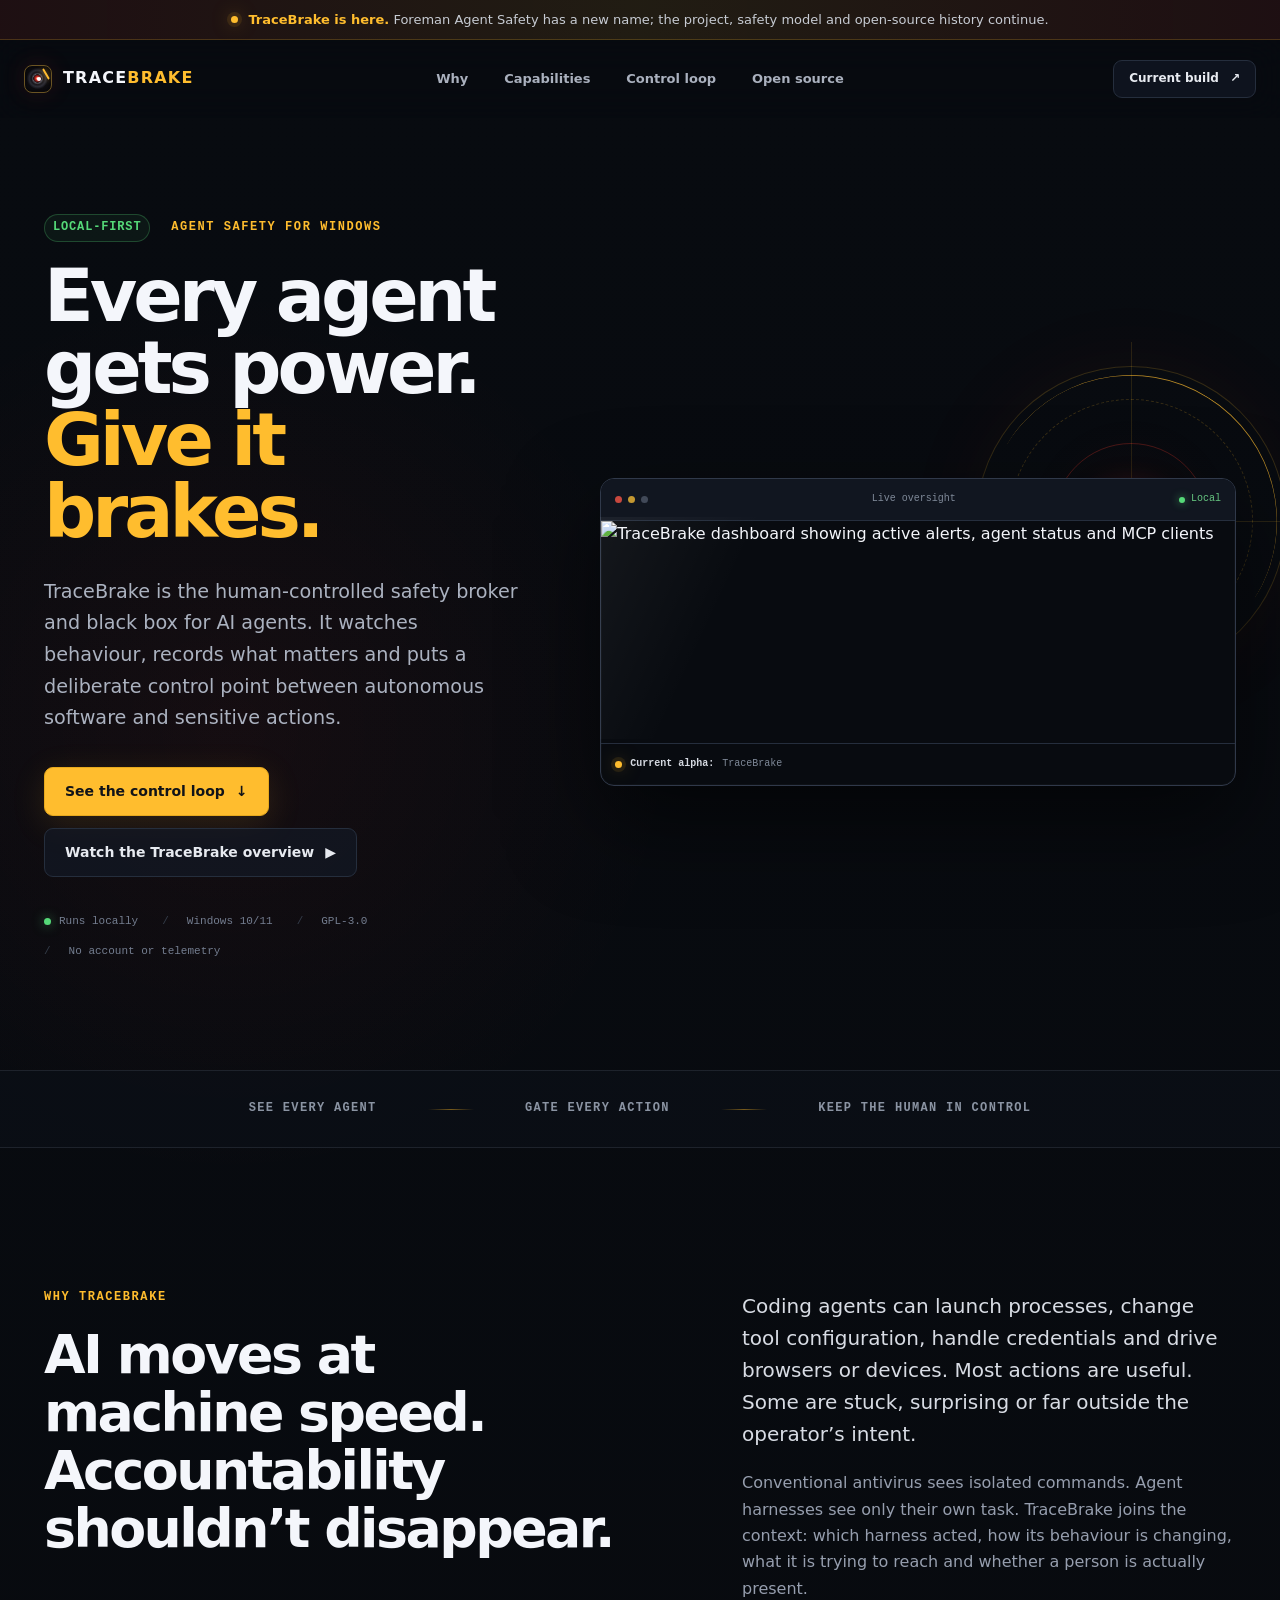
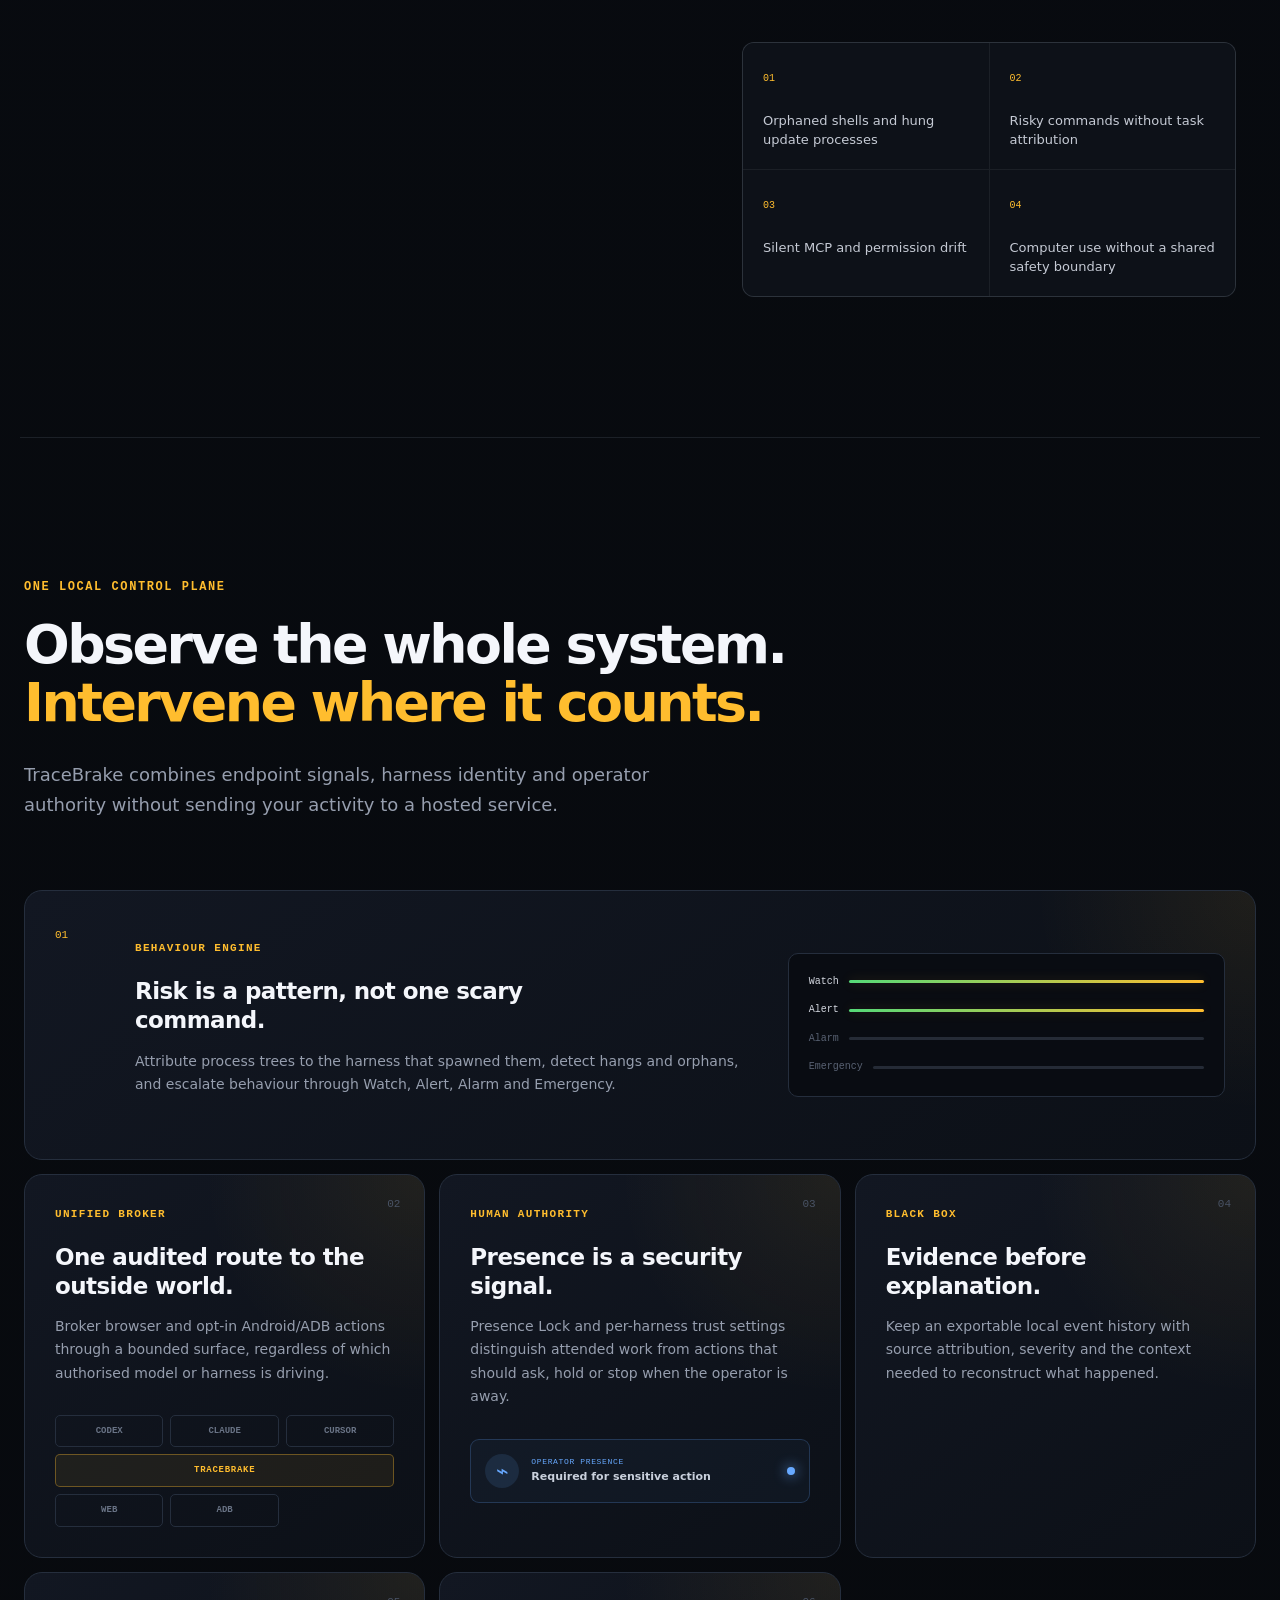
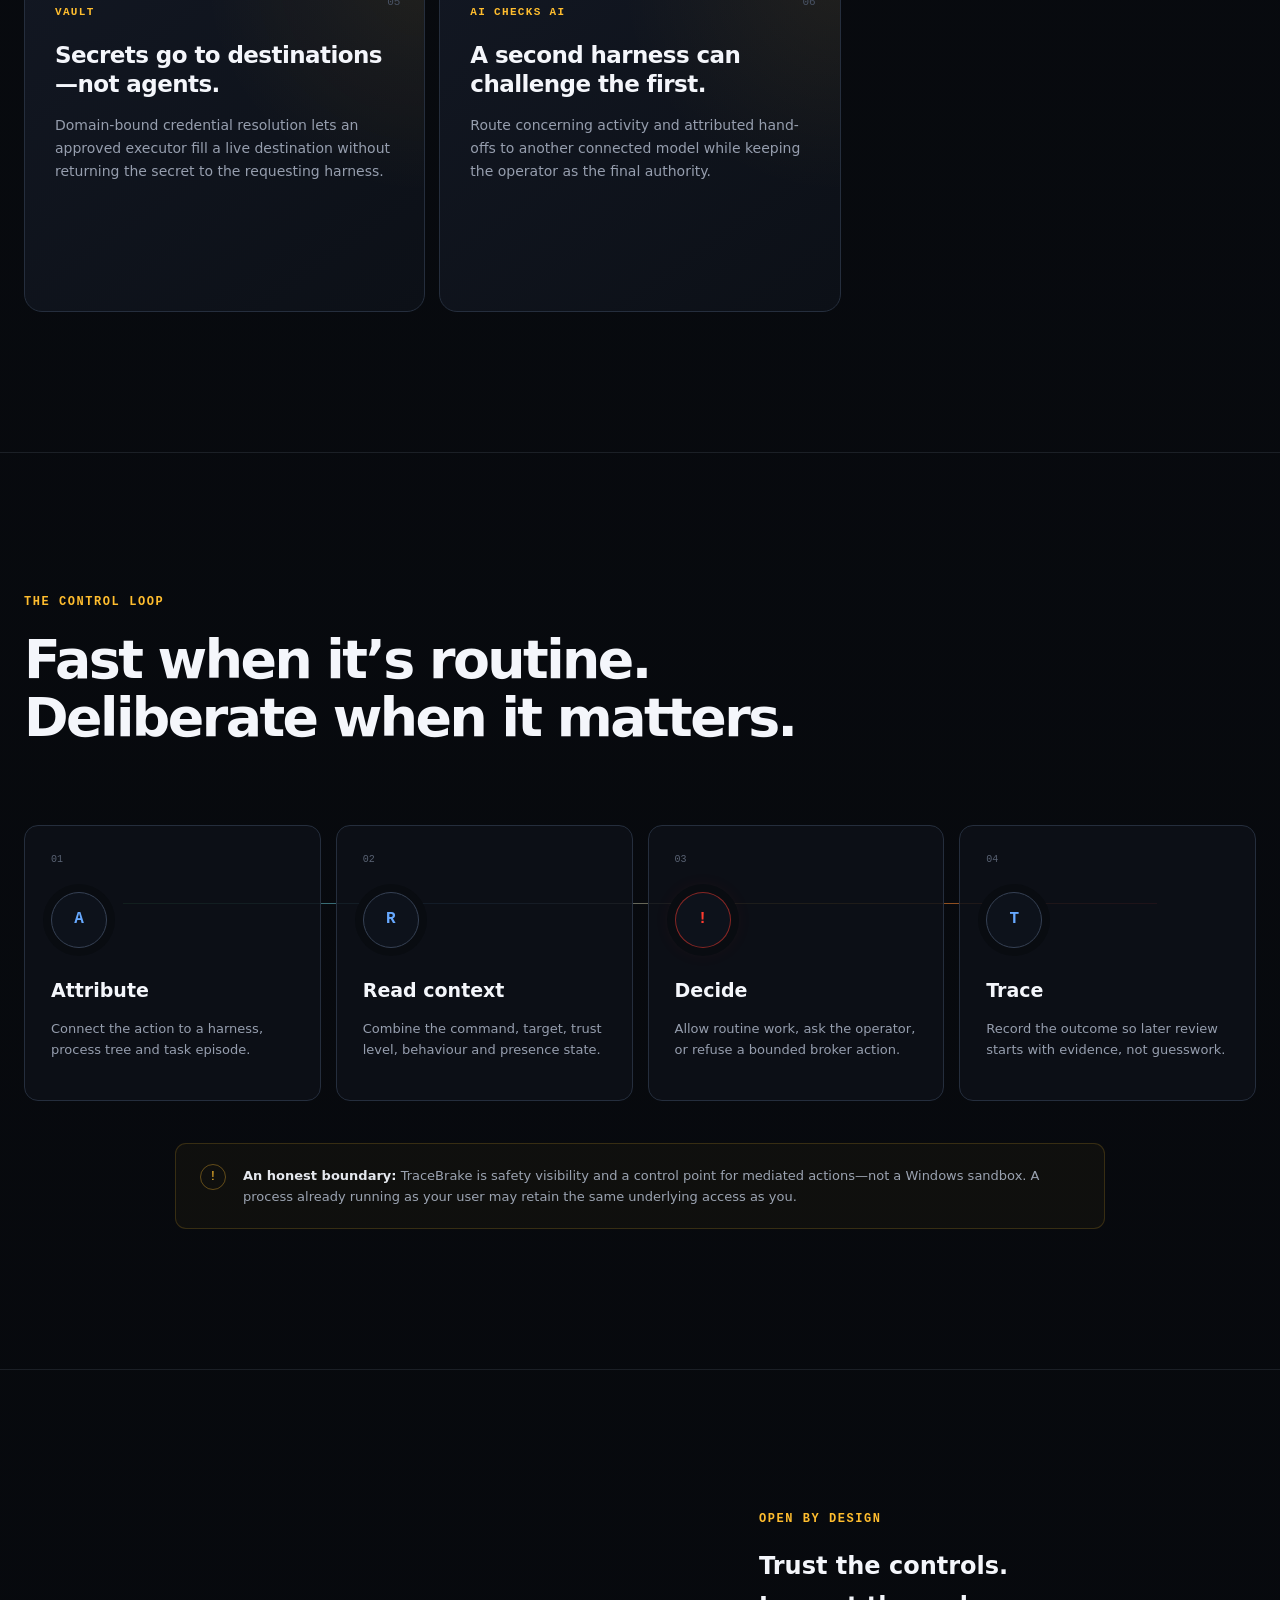
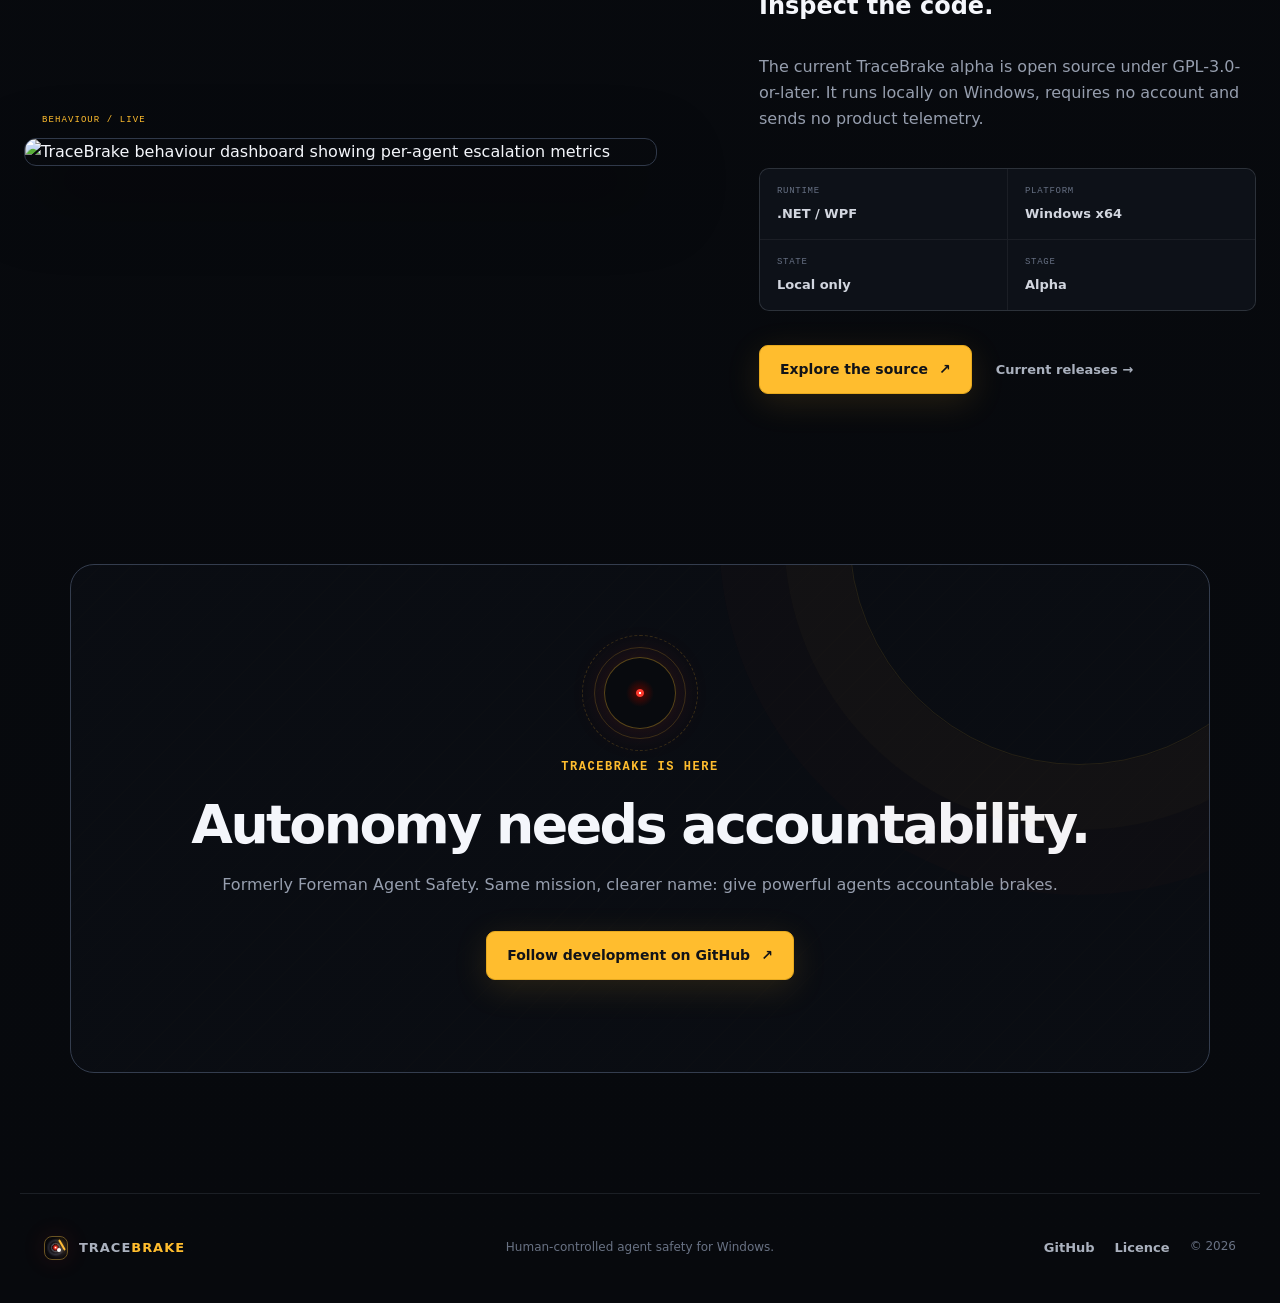
==== docs/index.html @ 297cfe95 "docs: publish TraceBrake product overview" ====
<!doctype html>
<html lang="en-AU">
<head>
  <meta charset="utf-8">
  <meta name="viewport" content="width=device-width, initial-scale=1">
  <meta name="theme-color" content="#080b10">
  <meta name="description" content="TraceBrake is the human-controlled safety broker and black box for AI agents on Windows.">
  <meta property="og:title" content="TraceBrake — Agent safety for Windows">
  <meta property="og:description" content="See every agent. Gate every action. Keep the human in control.">
  <meta property="og:type" content="website">
  <meta property="og:url" content="https://tracebrake.com/">
  <meta property="og:image" content="assets/foreman-social-preview.png">
  <title>TraceBrake — Agent safety for Windows</title>
  <link rel="canonical" href="https://tracebrake.com/">
  <script>document.documentElement.classList.add('js')</script>
  <link rel="stylesheet" href="tracebrake.css">
  <script src="tracebrake.js" defer></script>
</head>
<body>
  <a class="skip-link" href="#main">Skip to content</a>

  <div class="launch-note" role="note">
    <span class="launch-note__pulse" aria-hidden="true"></span>
    <span><strong>TraceBrake is here.</strong> Foreman Agent Safety has a new name; the project, safety model and open-source history continue.</span>
  </div>

  <header class="site-header" data-header>
    <a class="brand" href="#top" aria-label="TraceBrake home">
      <span class="brand__mark" aria-hidden="true"><i></i></span>
      <span class="brand__name">TRACE<span>BRAKE</span></span>
    </a>

    <nav class="site-nav" aria-label="Primary navigation">
      <a href="#why">Why</a>
      <a href="#capabilities">Capabilities</a>
      <a href="#control-loop">Control loop</a>
      <a href="#open-source">Open source</a>
    </nav>

    <a class="button button--small button--quiet" href="https://github.com/aXL333/Foreman">
      Current build <span aria-hidden="true">↗</span>
    </a>
  </header>

  <main id="main">
    <section class="hero" id="top">
      <div class="hero__ambient" aria-hidden="true"></div>
      <div class="hero__copy reveal">
        <p class="eyebrow"><span>Local-first</span> Agent safety for Windows</p>
        <h1>Every agent gets power.<br><em>Give it brakes.</em></h1>
        <p class="hero__lede">
          TraceBrake is the human-controlled safety broker and black box for AI agents.
          It watches behaviour, records what matters and puts a deliberate control point
          between autonomous software and sensitive actions.
        </p>
        <div class="hero__actions">
          <a class="button button--primary" href="#control-loop">See the control loop <span aria-hidden="true">↓</span></a>
          <a class="button button--quiet" href="assets/tracebrake-product-overview.mp4">Watch the TraceBrake overview <span aria-hidden="true">▶</span></a>
        </div>
        <ul class="hero__facts" aria-label="Project facts">
          <li><span class="status-dot status-dot--green" aria-hidden="true"></span> Runs locally</li>
          <li>Windows 10/11</li>
          <li>GPL-3.0</li>
          <li>No account or telemetry</li>
        </ul>
      </div>

      <div class="hero__product reveal" data-delay="1">
        <div class="scope" aria-hidden="true">
          <span class="scope__ring scope__ring--one"></span>
          <span class="scope__ring scope__ring--two"></span>
          <span class="scope__core"></span>
          <span class="scope__sweep"></span>
        </div>
        <div class="app-frame">
          <div class="app-frame__bar">
            <div class="app-frame__lights" aria-hidden="true"><i></i><i></i><i></i></div>
            <span>Live oversight</span>
            <span class="app-frame__secure"><i aria-hidden="true"></i> Local</span>
          </div>
          <img src="assets/tab-overview.png" alt="TraceBrake dashboard showing active alerts, agent status and MCP clients">
          <div class="app-frame__caption">
            <span class="status-dot status-dot--amber" aria-hidden="true"></span>
            <strong>Current alpha:</strong> TraceBrake
          </div>
        </div>
      </div>
    </section>

    <section class="signal-strip" aria-label="Core product promise">
      <p>SEE EVERY AGENT</p><i aria-hidden="true"></i>
      <p>GATE EVERY ACTION</p><i aria-hidden="true"></i>
      <p>KEEP THE HUMAN IN CONTROL</p>
    </section>

    <section class="section problem" id="why">
      <div class="section__intro reveal">
        <p class="eyebrow">Why TraceBrake</p>
        <h2>AI moves at machine speed.<br>Accountability shouldn’t disappear.</h2>
      </div>
      <div class="problem__body reveal" data-delay="1">
        <p class="problem__lead">
          Coding agents can launch processes, change tool configuration, handle credentials
          and drive browsers or devices. Most actions are useful. Some are stuck, surprising
          or far outside the operator’s intent.
        </p>
        <p>
          Conventional antivirus sees isolated commands. Agent harnesses see only their own
          task. TraceBrake joins the context: which harness acted, how its behaviour is changing,
          what it is trying to reach and whether a person is actually present.
        </p>
        <div class="failure-list">
          <article><span>01</span><p>Orphaned shells and hung update processes</p></article>
          <article><span>02</span><p>Risky commands without task attribution</p></article>
          <article><span>03</span><p>Silent MCP and permission drift</p></article>
          <article><span>04</span><p>Computer use without a shared safety boundary</p></article>
        </div>
      </div>
    </section>

    <section class="section capability-section" id="capabilities">
      <div class="section__intro section__intro--wide reveal">
        <p class="eyebrow">One local control plane</p>
        <h2>Observe the whole system.<br><em>Intervene where it counts.</em></h2>
        <p>TraceBrake combines endpoint signals, harness identity and operator authority without sending your activity to a hosted service.</p>
      </div>

      <div class="capability-grid">
        <article class="capability capability--wide reveal">
          <div class="capability__number">01</div>
          <div>
            <p class="capability__label">Behaviour engine</p>
            <h3>Risk is a pattern, not one scary command.</h3>
            <p>Attribute process trees to the harness that spawned them, detect hangs and orphans, and escalate behaviour through Watch, Alert, Alarm and Emergency.</p>
          </div>
          <div class="meter" aria-label="Behaviour escalation example">
            <span class="meter__step meter__step--active"><i></i>Watch</span>
            <span class="meter__step meter__step--active"><i></i>Alert</span>
            <span class="meter__step"><i></i>Alarm</span>
            <span class="meter__step"><i></i>Emergency</span>
          </div>
        </article>

        <article class="capability reveal" data-delay="1">
          <div class="capability__number">02</div>
          <p class="capability__label">Unified broker</p>
          <h3>One audited route to the outside world.</h3>
          <p>Broker browser and opt-in Android/ADB actions through a bounded surface, regardless of which authorised model or harness is driving.</p>
          <div class="route" aria-hidden="true">
            <span>CODEX</span><span>CLAUDE</span><span>CURSOR</span><b>TRACEBRAKE</b><span>WEB</span><span>ADB</span>
          </div>
        </article>

        <article class="capability reveal" data-delay="2">
          <div class="capability__number">03</div>
          <p class="capability__label">Human authority</p>
          <h3>Presence is a security signal.</h3>
          <p>Presence Lock and per-harness trust settings distinguish attended work from actions that should ask, hold or stop when the operator is away.</p>
          <div class="presence-card">
            <span class="presence-card__icon" aria-hidden="true">⌁</span>
            <span><small>OPERATOR PRESENCE</small><strong>Required for sensitive action</strong></span>
            <i aria-hidden="true"></i>
          </div>
        </article>

        <article class="capability reveal">
          <div class="capability__number">04</div>
          <p class="capability__label">Black box</p>
          <h3>Evidence before explanation.</h3>
          <p>Keep an exportable local event history with source attribution, severity and the context needed to reconstruct what happened.</p>
        </article>

        <article class="capability reveal" data-delay="1">
          <div class="capability__number">05</div>
          <p class="capability__label">Vault</p>
          <h3>Secrets go to destinations—not agents.</h3>
          <p>Domain-bound credential resolution lets an approved executor fill a live destination without returning the secret to the requesting harness.</p>
        </article>

        <article class="capability reveal" data-delay="2">
          <div class="capability__number">06</div>
          <p class="capability__label">AI checks AI</p>
          <h3>A second harness can challenge the first.</h3>
          <p>Route concerning activity and attributed hand-offs to another connected model while keeping the operator as the final authority.</p>
        </article>
      </div>
    </section>

    <section class="section loop-section" id="control-loop">
      <div class="section__intro reveal">
        <p class="eyebrow">The control loop</p>
        <h2>Fast when it’s routine.<br>Deliberate when it matters.</h2>
      </div>

      <div class="control-loop reveal" data-delay="1">
        <div class="control-loop__rail" aria-hidden="true"></div>
        <article>
          <span class="loop-index">01</span>
          <div class="loop-icon">A</div>
          <h3>Attribute</h3>
          <p>Connect the action to a harness, process tree and task episode.</p>
        </article>
        <article>
          <span class="loop-index">02</span>
          <div class="loop-icon">R</div>
          <h3>Read context</h3>
          <p>Combine the command, target, trust level, behaviour and presence state.</p>
        </article>
        <article>
          <span class="loop-index">03</span>
          <div class="loop-icon loop-icon--hot">!</div>
          <h3>Decide</h3>
          <p>Allow routine work, ask the operator, or refuse a bounded broker action.</p>
        </article>
        <article>
          <span class="loop-index">04</span>
          <div class="loop-icon">T</div>
          <h3>Trace</h3>
          <p>Record the outcome so later review starts with evidence, not guesswork.</p>
        </article>
      </div>

      <div class="boundary-note reveal">
        <span aria-hidden="true">!</span>
        <p><strong>An honest boundary:</strong> TraceBrake is safety visibility and a control point for mediated actions—not a Windows sandbox. A process already running as your user may retain the same underlying access as you.</p>
      </div>
    </section>

    <section class="section open-section" id="open-source">
      <div class="open-section__visual reveal">
        <img src="assets/tab-behavior.png" alt="TraceBrake behaviour dashboard showing per-agent escalation metrics">
      </div>
      <div class="open-section__copy reveal" data-delay="1">
        <p class="eyebrow">Open by design</p>
        <h2>Trust the controls.<br>Inspect the code.</h2>
        <p>
          The current TraceBrake alpha is open source under GPL-3.0-or-later.
          It runs locally on Windows, requires no account and sends no product telemetry.
        </p>
        <dl class="project-stats">
          <div><dt>Runtime</dt><dd>.NET / WPF</dd></div>
          <div><dt>Platform</dt><dd>Windows x64</dd></div>
          <div><dt>State</dt><dd>Local only</dd></div>
          <div><dt>Stage</dt><dd>Alpha</dd></div>
        </dl>
        <div class="open-section__actions">
          <a class="button button--primary" href="https://github.com/aXL333/Foreman">Explore the source <span aria-hidden="true">↗</span></a>
          <a class="text-link" href="https://github.com/aXL333/Foreman/releases">Current releases <span aria-hidden="true">→</span></a>
        </div>
      </div>
    </section>

    <section class="final-cta">
      <div class="final-cta__mark" aria-hidden="true"><i></i></div>
      <p class="eyebrow">TraceBrake is here</p>
      <h2>Autonomy needs accountability.</h2>
      <p>Formerly Foreman Agent Safety. Same mission, clearer name: give powerful agents accountable brakes.</p>
      <a class="button button--primary" href="https://github.com/aXL333/Foreman">Follow development on GitHub <span aria-hidden="true">↗</span></a>
    </section>
  </main>

  <footer class="site-footer">
    <a class="brand brand--small" href="#top" aria-label="Back to top">
      <span class="brand__mark" aria-hidden="true"><i></i></span>
      <span class="brand__name">TRACE<span>BRAKE</span></span>
    </a>
    <p>Human-controlled agent safety for Windows.</p>
    <div>
      <a href="https://github.com/aXL333/Foreman">GitHub</a>
      <a href="https://github.com/aXL333/Foreman/blob/main/LICENSE">Licence</a>
      <span>© <span data-year>2026</span></span>
    </div>
  </footer>
</body>
</html>
---- docs/tracebrake.css ----
:root {
  color-scheme: dark;
  --ink: #f4f6fb;
  --muted: #969eae;
  --quiet: #687284;
  --surface: #0d1118;
  --surface-raised: #121824;
  --line: #252e3d;
  --line-soft: rgba(151, 164, 184, 0.14);
  --amber: #ffbd2e;
  --amber-hot: #ff8a21;
  --red: #ff3b2f;
  --green: #55d978;
  --blue: #67a9ff;
  --max: 1240px;
  --radius: 18px;
  --mono: "Cascadia Code", "SFMono-Regular", Consolas, "Liberation Mono", monospace;
  --sans: Inter, ui-sans-serif, system-ui, -apple-system, BlinkMacSystemFont, "Segoe UI", sans-serif;
}

*, *::before, *::after { box-sizing: border-box; }

html {
  scroll-behavior: smooth;
  scroll-padding-top: 110px;
  overflow-x: clip;
  background: #07090d;
}

body {
  margin: 0;
  min-width: 320px;
  overflow-x: clip;
  background:
    radial-gradient(circle at 18% 12%, rgba(255, 59, 47, 0.055), transparent 28rem),
    linear-gradient(#080b10, #07090d);
  color: var(--ink);
  font-family: var(--sans);
  font-size: 16px;
  line-height: 1.65;
  text-rendering: optimizeLegibility;
}

::selection { background: rgba(255, 189, 46, 0.28); color: white; }

a { color: inherit; text-decoration: none; }
img { display: block; max-width: 100%; }
button, a { -webkit-tap-highlight-color: transparent; }

.skip-link {
  position: fixed;
  z-index: 100;
  top: 8px;
  left: 8px;
  padding: 10px 14px;
  transform: translateY(-150%);
  border-radius: 7px;
  background: var(--amber);
  color: #111;
  font-weight: 800;
}

.skip-link:focus { transform: translateY(0); }

.launch-note {
  position: relative;
  z-index: 20;
  display: flex;
  min-height: 40px;
  align-items: center;
  justify-content: center;
  gap: 10px;
  padding: 8px 24px;
  border-bottom: 1px solid rgba(255, 189, 46, 0.2);
  background: linear-gradient(90deg, rgba(255, 59, 47, 0.09), rgba(255, 189, 46, 0.1), rgba(255, 59, 47, 0.09));
  color: #c7cbd3;
  font-size: 13px;
  text-align: center;
}

.launch-note strong { color: var(--amber); }

.launch-note__pulse,
.status-dot {
  width: 7px;
  height: 7px;
  flex: 0 0 auto;
  border-radius: 50%;
  background: var(--amber);
  box-shadow: 0 0 0 4px rgba(255, 189, 46, 0.1), 0 0 18px rgba(255, 189, 46, 0.55);
}

.launch-note__pulse { animation: pulse 2.4s ease-out infinite; }
.status-dot--green { background: var(--green); box-shadow: 0 0 12px rgba(85, 217, 120, 0.6); }
.status-dot--amber { background: var(--amber); }

@keyframes pulse {
  0%, 45% { box-shadow: 0 0 0 0 rgba(255, 189, 46, 0.32); }
  80%, 100% { box-shadow: 0 0 0 8px rgba(255, 189, 46, 0); }
}

.site-header {
  position: sticky;
  z-index: 15;
  top: 0;
  display: grid;
  grid-template-columns: 1fr auto 1fr;
  width: 100%;
  min-height: 78px;
  align-items: center;
  gap: 28px;
  padding: 0 max(24px, calc((100vw - var(--max)) / 2));
  border-bottom: 1px solid transparent;
  background: rgba(8, 11, 16, 0.72);
  backdrop-filter: blur(18px);
  transition: min-height 180ms ease, border-color 180ms ease, background 180ms ease;
}

.site-header.is-scrolled {
  min-height: 64px;
  border-color: var(--line-soft);
  background: rgba(8, 11, 16, 0.91);
}

.brand {
  display: inline-flex;
  width: max-content;
  align-items: center;
  gap: 11px;
  font-weight: 900;
  letter-spacing: 0.075em;
}

.brand__name span { color: var(--amber); }

.brand__mark {
  position: relative;
  width: 28px;
  height: 28px;
  overflow: hidden;
  border: 1px solid #6a5423;
  border-radius: 8px;
  background:
    radial-gradient(circle at 48% 48%, #fff 0 2%, #ffdf93 3%, #ff3b2f 7%, #8f0805 13%, #110b0c 21%, #4b505c 23%, #0c0e12 32%, #242832 43%, #090b0f 56%),
    #080a0d;
  box-shadow: inset 0 0 0 2px #08090c, 0 0 24px rgba(255, 59, 47, 0.12);
}

.brand__mark::after {
  content: "";
  position: absolute;
  width: 2px;
  height: 12px;
  top: 2px;
  right: 4px;
  transform: rotate(-30deg);
  border-radius: 99px;
  background: var(--amber);
  box-shadow: 0 0 6px rgba(255, 189, 46, 0.7);
}

.brand__mark i {
  position: absolute;
  z-index: 2;
  width: 4px;
  height: 4px;
  top: 11px;
  left: 12px;
  border-radius: 50%;
  background: white;
  box-shadow: 0 0 8px white, 0 0 16px var(--red);
}

.brand--small { font-size: 14px; }
.brand--small .brand__mark { width: 24px; height: 24px; }

.site-nav { display: flex; gap: clamp(18px, 2.8vw, 38px); }

.site-nav a,
.site-footer a,
.text-link {
  color: #aab1be;
  font-size: 13px;
  font-weight: 650;
  transition: color 160ms ease;
}

.site-nav a:hover,
.site-nav a:focus-visible,
.site-footer a:hover,
.site-footer a:focus-visible,
.text-link:hover,
.text-link:focus-visible { color: white; }

.site-header > .button { justify-self: end; }

.button {
  display: inline-flex;
  min-height: 49px;
  align-items: center;
  justify-content: center;
  gap: 11px;
  padding: 0 20px;
  border: 1px solid var(--line);
  border-radius: 9px;
  background: rgba(18, 24, 36, 0.72);
  color: #e7eaf0;
  font-size: 14px;
  font-weight: 800;
  transition: transform 160ms ease, border-color 160ms ease, background 160ms ease, box-shadow 160ms ease;
}

.button:hover,
.button:focus-visible {
  transform: translateY(-2px);
  border-color: #4b566a;
  background: #171e2b;
}

.button:focus-visible,
.site-nav a:focus-visible,
.site-footer a:focus-visible,
.text-link:focus-visible { outline: 2px solid var(--amber); outline-offset: 4px; }

.button--small { min-height: 38px; padding: 0 15px; font-size: 12px; }

.button--primary {
  border-color: #e7a91e;
  background: var(--amber);
  color: #111318;
  box-shadow: 0 8px 34px rgba(255, 189, 46, 0.13);
}

.button--primary:hover,
.button--primary:focus-visible {
  border-color: #ffd46f;
  background: #ffca55;
  box-shadow: 0 10px 38px rgba(255, 189, 46, 0.22);
}

.hero {
  position: relative;
  display: grid;
  grid-template-columns: minmax(0, 0.86fr) minmax(520px, 1.14fr);
  max-width: var(--max);
  min-height: 760px;
  align-items: center;
  gap: clamp(45px, 6vw, 95px);
  margin: 0 auto;
  padding: 96px 24px 110px;
}

.hero::before,
.hero::after {
  content: "";
  position: absolute;
  pointer-events: none;
}

.hero::before {
  z-index: -2;
  width: 58vw;
  height: 58vw;
  max-width: 760px;
  max-height: 760px;
  right: -16vw;
  border: 1px solid rgba(255, 189, 46, 0.07);
  border-radius: 50%;
  box-shadow: 0 0 0 80px rgba(255, 189, 46, 0.018), 0 0 0 160px rgba(255, 59, 47, 0.012);
}

.hero::after {
  z-index: -1;
  right: -220px;
  bottom: 0;
  width: 820px;
  height: 1px;
  transform: rotate(-29deg);
  transform-origin: right;
  background: linear-gradient(90deg, transparent, rgba(255, 189, 46, 0.24), transparent);
}

.hero__ambient {
  position: absolute;
  z-index: -3;
  top: 22%;
  right: 8%;
  width: 420px;
  height: 420px;
  border-radius: 50%;
  background: rgba(255, 46, 28, 0.08);
  filter: blur(120px);
}

.eyebrow {
  margin: 0 0 18px;
  color: var(--amber);
  font-family: var(--mono);
  font-size: 12px;
  font-weight: 700;
  letter-spacing: 0.13em;
  text-transform: uppercase;
}

.eyebrow span {
  display: inline-flex;
  margin-right: 12px;
  padding: 3px 8px;
  border: 1px solid rgba(85, 217, 120, 0.26);
  border-radius: 99px;
  background: rgba(85, 217, 120, 0.06);
  color: var(--green);
  letter-spacing: 0.07em;
}

h1, h2, h3, p { margin-top: 0; }

h1 {
  max-width: 720px;
  margin-bottom: 27px;
  font-size: clamp(52px, 5.7vw, 82px);
  font-weight: 850;
  letter-spacing: -0.055em;
  line-height: 0.99;
}

h1 em, h2 em { color: var(--amber); font-style: normal; }

.hero__lede {
  max-width: 620px;
  margin-bottom: 33px;
  color: #abb2c0;
  font-size: clamp(17px, 1.5vw, 20px);
  line-height: 1.65;
}

.hero__actions { display: flex; flex-wrap: wrap; gap: 12px; }

.hero__facts {
  display: flex;
  flex-wrap: wrap;
  gap: 12px 24px;
  margin: 35px 0 0;
  padding: 0;
  color: #747e90;
  font-family: var(--mono);
  font-size: 11px;
  list-style: none;
}

.hero__facts li { display: flex; align-items: center; gap: 8px; }
.hero__facts li:not(:first-child)::before { content: "/"; margin-right: 10px; color: #343c49; }

.hero__product { position: relative; padding-top: 90px; }

.scope {
  position: absolute;
  z-index: -1;
  top: -22px;
  right: -50px;
  width: 310px;
  height: 310px;
  border: 1px solid rgba(255, 189, 46, 0.18);
  border-radius: 50%;
  background: radial-gradient(circle, rgba(255, 59, 47, 0.19), rgba(255, 59, 47, 0.02) 18%, transparent 49%);
  box-shadow: 0 0 90px rgba(255, 59, 47, 0.05);
}

.scope::before,
.scope::after {
  content: "";
  position: absolute;
  background: rgba(255, 189, 46, 0.13);
}

.scope::before { top: 50%; left: -25px; width: calc(100% + 50px); height: 1px; }
.scope::after { top: -25px; left: 50%; width: 1px; height: calc(100% + 50px); }

.scope__ring,
.scope__core,
.scope__sweep { position: absolute; border-radius: 50%; }
.scope__ring--one { inset: 32px; border: 1px dashed rgba(255, 189, 46, 0.19); animation: rotate 22s linear infinite; }
.scope__ring--two { inset: 76px; border: 1px solid rgba(255, 59, 47, 0.27); }
.scope__core { inset: 135px; background: white; box-shadow: 0 0 8px white, 0 0 21px var(--red), 0 0 42px var(--red); }
.scope__sweep { inset: 8px; border-top: 1px solid rgba(255, 189, 46, 0.7); transform: rotate(32deg); }

@keyframes rotate { to { transform: rotate(360deg); } }

.app-frame {
  overflow: hidden;
  border: 1px solid #30394a;
  border-radius: 14px;
  background: #080b10;
  box-shadow: 0 35px 90px rgba(0, 0, 0, 0.55), 0 0 0 1px rgba(255, 255, 255, 0.025) inset;
}

.app-frame::after {
  content: "";
  position: absolute;
  inset: 129px 0 47px;
  pointer-events: none;
  background: linear-gradient(115deg, rgba(255,255,255,0.05), transparent 22% 100%);
}

.app-frame__bar,
.app-frame__caption {
  display: flex;
  align-items: center;
  height: 42px;
  padding: 0 14px;
  color: #7f8998;
  font-family: var(--mono);
  font-size: 10px;
}

.app-frame__bar { justify-content: space-between; border-bottom: 1px solid var(--line); background: #111620; }
.app-frame__caption { gap: 8px; border-top: 1px solid var(--line); }
.app-frame__caption strong { color: #d6dae2; }
.app-frame__lights { display: flex; gap: 6px; }
.app-frame__lights i { width: 7px; height: 7px; border-radius: 50%; background: #414958; }
.app-frame__lights i:first-child { background: #c8483e; }
.app-frame__lights i:nth-child(2) { background: #c49831; }
.app-frame__secure { display: flex; align-items: center; gap: 6px; color: #66c680; }
.app-frame__secure i { width: 6px; height: 6px; border-radius: 50%; background: var(--green); box-shadow: 0 0 9px rgba(85,217,120,0.7); }
.app-frame img { width: 100%; min-height: 222px; object-fit: cover; object-position: left top; }

.signal-strip {
  display: flex;
  min-height: 78px;
  align-items: center;
  justify-content: center;
  gap: clamp(20px, 4vw, 60px);
  padding: 18px 24px;
  border-block: 1px solid var(--line-soft);
  background: rgba(12, 16, 24, 0.65);
  color: #8b94a3;
  font-family: var(--mono);
  font-size: clamp(10px, 1.2vw, 12px);
  font-weight: 700;
  letter-spacing: 0.11em;
}

.signal-strip p { margin: 0; }
.signal-strip i { width: 46px; height: 1px; background: linear-gradient(90deg, transparent, #785b1c, transparent); }

.section {
  max-width: var(--max);
  margin: 0 auto;
  padding: 140px 24px;
}

.section__intro h2,
.final-cta h2 {
  margin-bottom: 0;
  font-size: clamp(39px, 4.2vw, 62px);
  font-weight: 810;
  letter-spacing: -0.047em;
  line-height: 1.08;
}

.problem {
  display: grid;
  grid-template-columns: minmax(0, 0.9fr) minmax(440px, 0.78fr);
  gap: clamp(70px, 10vw, 160px);
  border-bottom: 1px solid var(--line-soft);
}

.problem__body { padding-top: 2px; color: var(--muted); }
.problem__lead { color: #d8dce4; font-size: 20px; line-height: 1.6; }

.failure-list {
  display: grid;
  grid-template-columns: 1fr 1fr;
  gap: 1px;
  margin-top: 40px;
  overflow: hidden;
  border: 1px solid var(--line-soft);
  border-radius: 12px;
  background: var(--line-soft);
}

.failure-list article {
  min-height: 126px;
  padding: 20px;
  background: var(--surface);
}

.failure-list span { color: var(--amber); font-family: var(--mono); font-size: 10px; }
.failure-list p { margin: 22px 0 0; color: #c5cad4; font-size: 13px; line-height: 1.45; }

.capability-section { max-width: 1320px; }
.section__intro--wide { max-width: 800px; margin-bottom: 70px; }
.section__intro--wide > p:last-child { max-width: 660px; margin-top: 28px; color: var(--muted); font-size: 18px; }

.capability-grid {
  display: grid;
  grid-template-columns: repeat(3, 1fr);
  gap: 14px;
}

.capability {
  position: relative;
  min-height: 340px;
  overflow: hidden;
  padding: 30px;
  border: 1px solid var(--line);
  border-radius: var(--radius);
  background:
    radial-gradient(circle at var(--glow-x, 100%) var(--glow-y, 0%), rgba(255, 189, 46, 0.075), transparent 220px),
    linear-gradient(145deg, #121722, #0c1017);
  transition: border-color 180ms ease, transform 180ms ease;
}

.capability:hover { transform: translateY(-3px); border-color: #3e485a; }
.capability--wide { grid-column: span 3; display: grid; grid-template-columns: 52px 1fr 0.7fr; min-height: 270px; align-items: center; gap: 28px; }
.capability__number { position: absolute; top: 20px; right: 24px; color: #495365; font-family: var(--mono); font-size: 11px; }
.capability--wide .capability__number { position: static; align-self: start; padding-top: 5px; color: var(--amber); }
.capability__label { margin-bottom: 20px; color: var(--amber); font-family: var(--mono); font-size: 11px; font-weight: 700; letter-spacing: 0.12em; text-transform: uppercase; }
.capability h3 { max-width: 430px; margin-bottom: 15px; font-size: 23px; line-height: 1.25; letter-spacing: -0.025em; }
.capability > p:last-of-type,
.capability > div > p:last-child { color: var(--muted); font-size: 14px; }

.meter { display: grid; gap: 12px; padding: 20px; border: 1px solid var(--line); border-radius: 10px; background: #090c12; }
.meter__step { display: flex; align-items: center; gap: 10px; color: #596273; font-family: var(--mono); font-size: 10px; }
.meter__step i { width: 100%; height: 3px; order: 2; border-radius: 99px; background: #252b36; }
.meter__step--active { color: #d4d8e0; }
.meter__step--active i { background: linear-gradient(90deg, var(--green), var(--amber)); box-shadow: 0 0 12px rgba(255,189,46,0.18); }

.route {
  display: grid;
  grid-template-columns: repeat(3, 1fr);
  gap: 7px;
  margin-top: 30px;
  font-family: var(--mono);
  font-size: 9px;
  text-align: center;
}

.route span, .route b { padding: 8px 5px; border: 1px solid var(--line); border-radius: 5px; color: #697385; font-weight: 600; }
.route b { grid-column: span 3; border-color: rgba(255,189,46,0.35); background: rgba(255,189,46,0.07); color: var(--amber); letter-spacing: 0.08em; }

.presence-card {
  display: flex;
  align-items: center;
  gap: 12px;
  margin-top: 31px;
  padding: 14px;
  border: 1px solid rgba(103,169,255,0.22);
  border-radius: 9px;
  background: rgba(103,169,255,0.045);
}

.presence-card__icon { display: grid; width: 34px; height: 34px; place-items: center; border-radius: 50%; background: rgba(103,169,255,0.12); color: var(--blue); font-size: 21px; }
.presence-card span:nth-child(2) { display: flex; min-width: 0; flex: 1; flex-direction: column; }
.presence-card small { color: var(--blue); font-family: var(--mono); font-size: 8px; letter-spacing: 0.08em; }
.presence-card strong { overflow: hidden; color: #c9d0dc; font-size: 11px; text-overflow: ellipsis; white-space: nowrap; }
.presence-card i { width: 8px; height: 8px; border-radius: 50%; background: var(--blue); box-shadow: 0 0 13px var(--blue); }

.loop-section { max-width: 1320px; border-top: 1px solid var(--line-soft); }
.loop-section .section__intro { max-width: 780px; }

.control-loop {
  position: relative;
  display: grid;
  grid-template-columns: repeat(4, 1fr);
  gap: 15px;
  margin-top: 78px;
}

.control-loop__rail {
  position: absolute;
  z-index: -1;
  top: 78px;
  right: 8%;
  left: 8%;
  height: 1px;
  background: linear-gradient(90deg, var(--green), var(--blue), var(--amber), var(--red));
  opacity: 0.55;
}

.control-loop article { min-height: 270px; padding: 26px; border: 1px solid var(--line); border-radius: 14px; background: rgba(13,17,24,0.86); }
.loop-index { display: block; margin-bottom: 23px; color: #596273; font-family: var(--mono); font-size: 10px; }
.loop-icon { position: relative; display: grid; width: 56px; height: 56px; margin-bottom: 27px; place-items: center; border: 1px solid #364154; border-radius: 50%; background: #0d121b; color: var(--blue); font-family: var(--mono); font-weight: 800; box-shadow: 0 0 0 8px #090c11; }
.loop-icon--hot { border-color: rgba(255,59,47,0.5); color: var(--red); box-shadow: 0 0 0 8px #090c11, 0 0 22px rgba(255,59,47,0.12); }
.control-loop h3 { margin-bottom: 12px; font-size: 19px; }
.control-loop p { color: var(--muted); font-size: 13px; }

.boundary-note {
  display: flex;
  max-width: 930px;
  align-items: flex-start;
  gap: 17px;
  margin: 42px auto 0;
  padding: 20px 24px;
  border: 1px solid rgba(255,189,46,0.17);
  border-radius: 11px;
  background: rgba(255,189,46,0.035);
  color: #9ba3b1;
  font-size: 13px;
}

.boundary-note > span { display: grid; width: 26px; height: 26px; flex: 0 0 auto; place-items: center; border: 1px solid rgba(255,189,46,0.35); border-radius: 50%; color: var(--amber); font-family: var(--mono); }
.boundary-note p { margin: 1px 0 0; }
.boundary-note strong { color: #e5e8ee; }

.open-section {
  display: grid;
  grid-template-columns: 1.12fr 0.88fr;
  max-width: 1320px;
  align-items: center;
  gap: clamp(55px, 8vw, 110px);
  border-top: 1px solid var(--line-soft);
}

.open-section__visual { position: relative; }
.open-section__visual::before { content: "BEHAVIOUR / LIVE"; position: absolute; z-index: 2; top: -25px; left: 18px; color: var(--amber); font-family: var(--mono); font-size: 9px; letter-spacing: 0.12em; }
.open-section__visual img { border: 1px solid #30394a; border-radius: 12px; box-shadow: 0 28px 75px rgba(0,0,0,0.45); }
.open-section__copy > p:not(.eyebrow) { margin: 27px 0 35px; color: var(--muted); }

.project-stats { display: grid; grid-template-columns: 1fr 1fr; gap: 1px; margin: 0 0 34px; overflow: hidden; border: 1px solid var(--line-soft); border-radius: 10px; background: var(--line-soft); }
.project-stats div { padding: 15px 17px; background: var(--surface); }
.project-stats dt { color: #667083; font-family: var(--mono); font-size: 9px; letter-spacing: 0.08em; text-transform: uppercase; }
.project-stats dd { margin: 4px 0 0; color: #d2d6df; font-size: 13px; font-weight: 700; }
.open-section__actions { display: flex; flex-wrap: wrap; align-items: center; gap: 24px; }

.final-cta {
  position: relative;
  max-width: 1140px;
  overflow: hidden;
  margin: 30px auto 120px;
  padding: 92px 30px;
  border: 1px solid #343d4e;
  border-radius: 24px;
  background:
    linear-gradient(rgba(10,13,19,0.92), rgba(10,13,19,0.92)),
    repeating-linear-gradient(135deg, transparent 0 21px, rgba(255,189,46,0.08) 21px 22px);
  text-align: center;
}

.final-cta::after { content: ""; position: absolute; width: 460px; height: 460px; top: -260px; right: -100px; border: 1px solid rgba(255,189,46,0.11); border-radius: 50%; box-shadow: 0 0 0 65px rgba(255,189,46,0.02), 0 0 0 130px rgba(255,59,47,0.015); }
.final-cta__mark { position: relative; width: 72px; height: 72px; margin: 0 auto 29px; border: 1px solid rgba(255,189,46,0.33); border-radius: 50%; background: radial-gradient(circle, white 0 2%, var(--red) 3% 7%, #400805 9%, #080a0e 28%); box-shadow: 0 0 35px rgba(255,59,47,0.16); }
.final-cta__mark::before, .final-cta__mark::after { content: ""; position: absolute; top: 50%; left: 50%; border: 1px solid rgba(255,189,46,0.18); border-radius: 50%; transform: translate(-50%,-50%); }
.final-cta__mark::before { width: 92px; height: 92px; }
.final-cta__mark::after { width: 116px; height: 116px; border-style: dashed; }
.final-cta h2 { margin-bottom: 18px; }
.final-cta > p:not(.eyebrow) { margin-bottom: 32px; color: var(--muted); }

.site-footer {
  display: grid;
  grid-template-columns: 1fr auto 1fr;
  max-width: var(--max);
  min-height: 110px;
  align-items: center;
  gap: 24px;
  margin: 0 auto;
  padding: 20px 24px;
  border-top: 1px solid var(--line-soft);
  color: #697284;
  font-size: 12px;
}

.site-footer p { margin: 0; text-align: center; }
.site-footer > div { display: flex; justify-content: flex-end; gap: 20px; }

.reveal { opacity: 1; transform: none; }
.js .reveal { opacity: 0; transform: translateY(20px); transition: opacity 650ms ease, transform 650ms cubic-bezier(.2,.8,.2,1); }
.js .reveal[data-delay="1"] { transition-delay: 90ms; }
.js .reveal[data-delay="2"] { transition-delay: 180ms; }
.js .reveal.is-visible { opacity: 1; transform: translateY(0); }

@media (max-width: 1040px) {
  .site-header { grid-template-columns: 1fr auto; }
  .site-nav { display: none; }
  .hero { grid-template-columns: 1fr; min-height: auto; padding-top: 80px; }
  .hero__copy { max-width: 780px; }
  .hero__product { max-width: 760px; margin: 0 auto; }
  .problem { grid-template-columns: 1fr; }
  .problem__body { max-width: 760px; }
  .capability-grid { grid-template-columns: 1fr 1fr; }
  .capability--wide { grid-column: span 2; }
  .control-loop { grid-template-columns: 1fr 1fr; }
  .control-loop__rail { display: none; }
}

@media (max-width: 760px) {
  .launch-note { padding-inline: 14px; }
  .site-header { min-height: 64px; padding-inline: 18px; }
  .site-header > .button { display: none; }
  .brand__name { font-size: 14px; }
  .hero { padding: 66px 18px 80px; }
  h1 { font-size: clamp(46px, 14vw, 68px); }
  .hero__facts { gap: 10px 18px; }
  .hero__facts li:not(:first-child)::before { display: none; }
  .hero__product { padding-top: 60px; }
  .scope { width: 220px; height: 220px; right: -20px; }
  .scope__ring--two { inset: 54px; }
  .scope__core { inset: 98px; }
  .app-frame img { min-height: 170px; }
  .signal-strip { flex-direction: column; gap: 7px; }
  .signal-strip i { display: none; }
  .section { padding: 95px 18px; }
  .problem { gap: 52px; }
  .failure-list { grid-template-columns: 1fr; }
  .capability-grid { grid-template-columns: 1fr; }
  .capability, .capability--wide { grid-column: auto; min-height: auto; }
  .capability--wide { display: block; }
  .capability--wide .capability__number { position: absolute; top: 20px; right: 24px; padding: 0; color: #495365; }
  .meter { margin-top: 25px; }
  .control-loop { grid-template-columns: 1fr; }
  .control-loop article { min-height: auto; }
  .open-section { grid-template-columns: 1fr; }
  .open-section__visual { order: 2; }
  .final-cta { margin: 10px 18px 80px; padding: 75px 22px; }
  .site-footer { grid-template-columns: 1fr; justify-items: center; padding-block: 35px; }
  .site-footer > div { justify-content: center; }
}

@media (prefers-reduced-motion: reduce) {
  html { scroll-behavior: auto; }
  *, *::before, *::after { animation-duration: 0.01ms !important; animation-iteration-count: 1 !important; transition-duration: 0.01ms !important; }
  .js .reveal { opacity: 1; transform: none; }
}

@media (prefers-contrast: more) {
  :root { --muted: #c4cad4; --quiet: #a9b1bf; --line: #596477; --line-soft: rgba(220,225,235,0.32); }
}
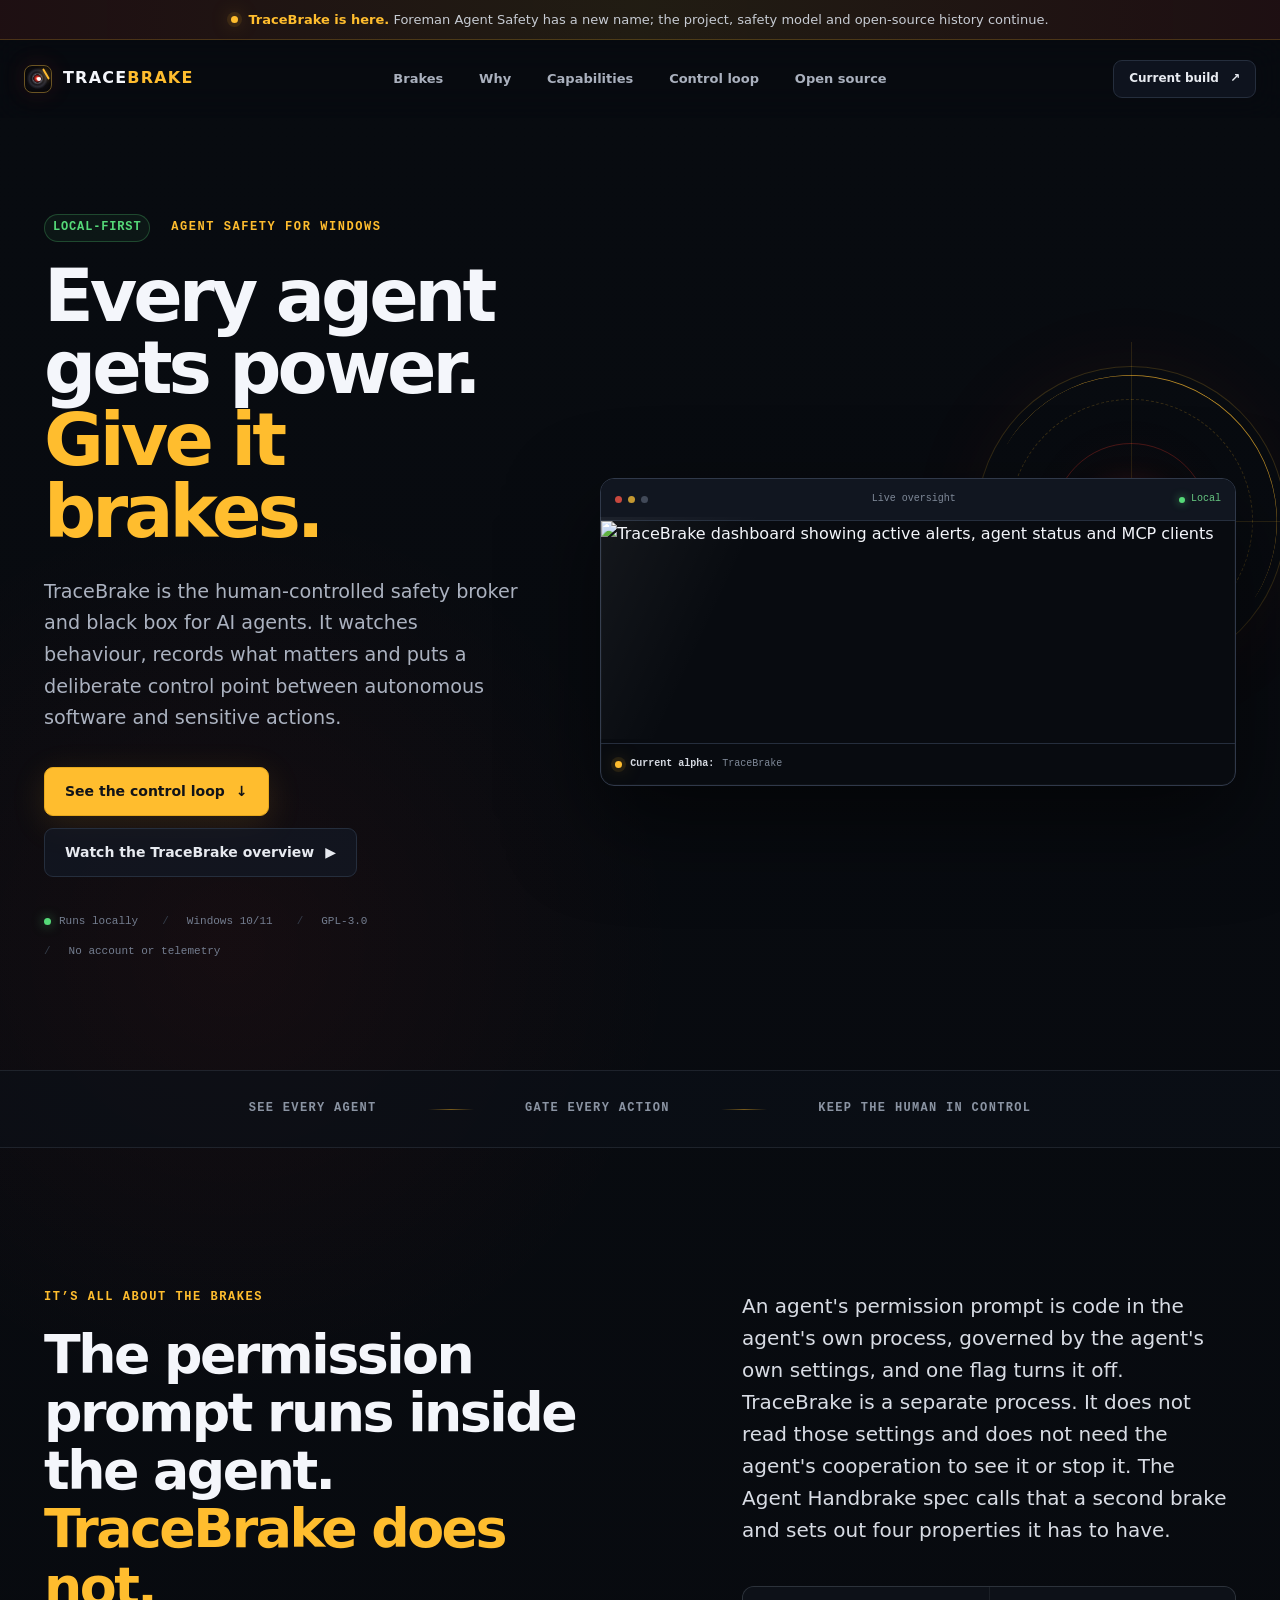
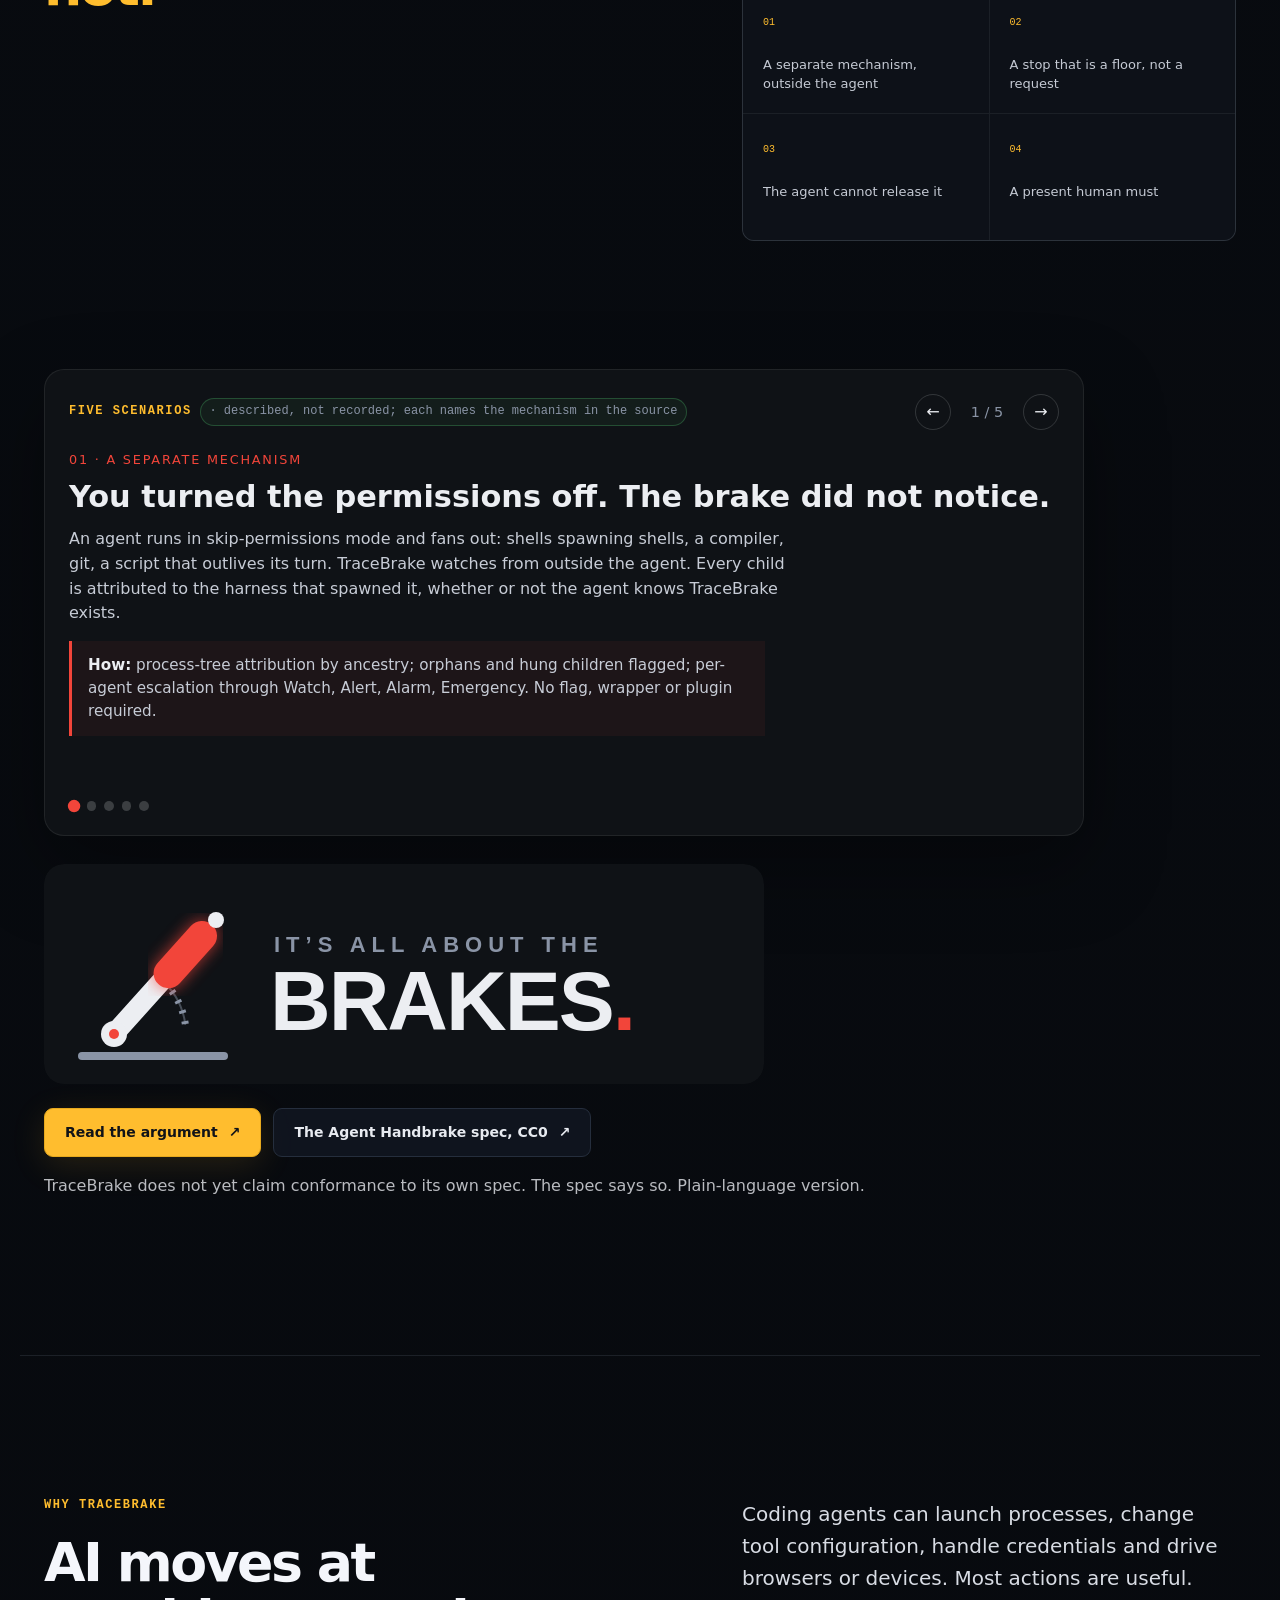
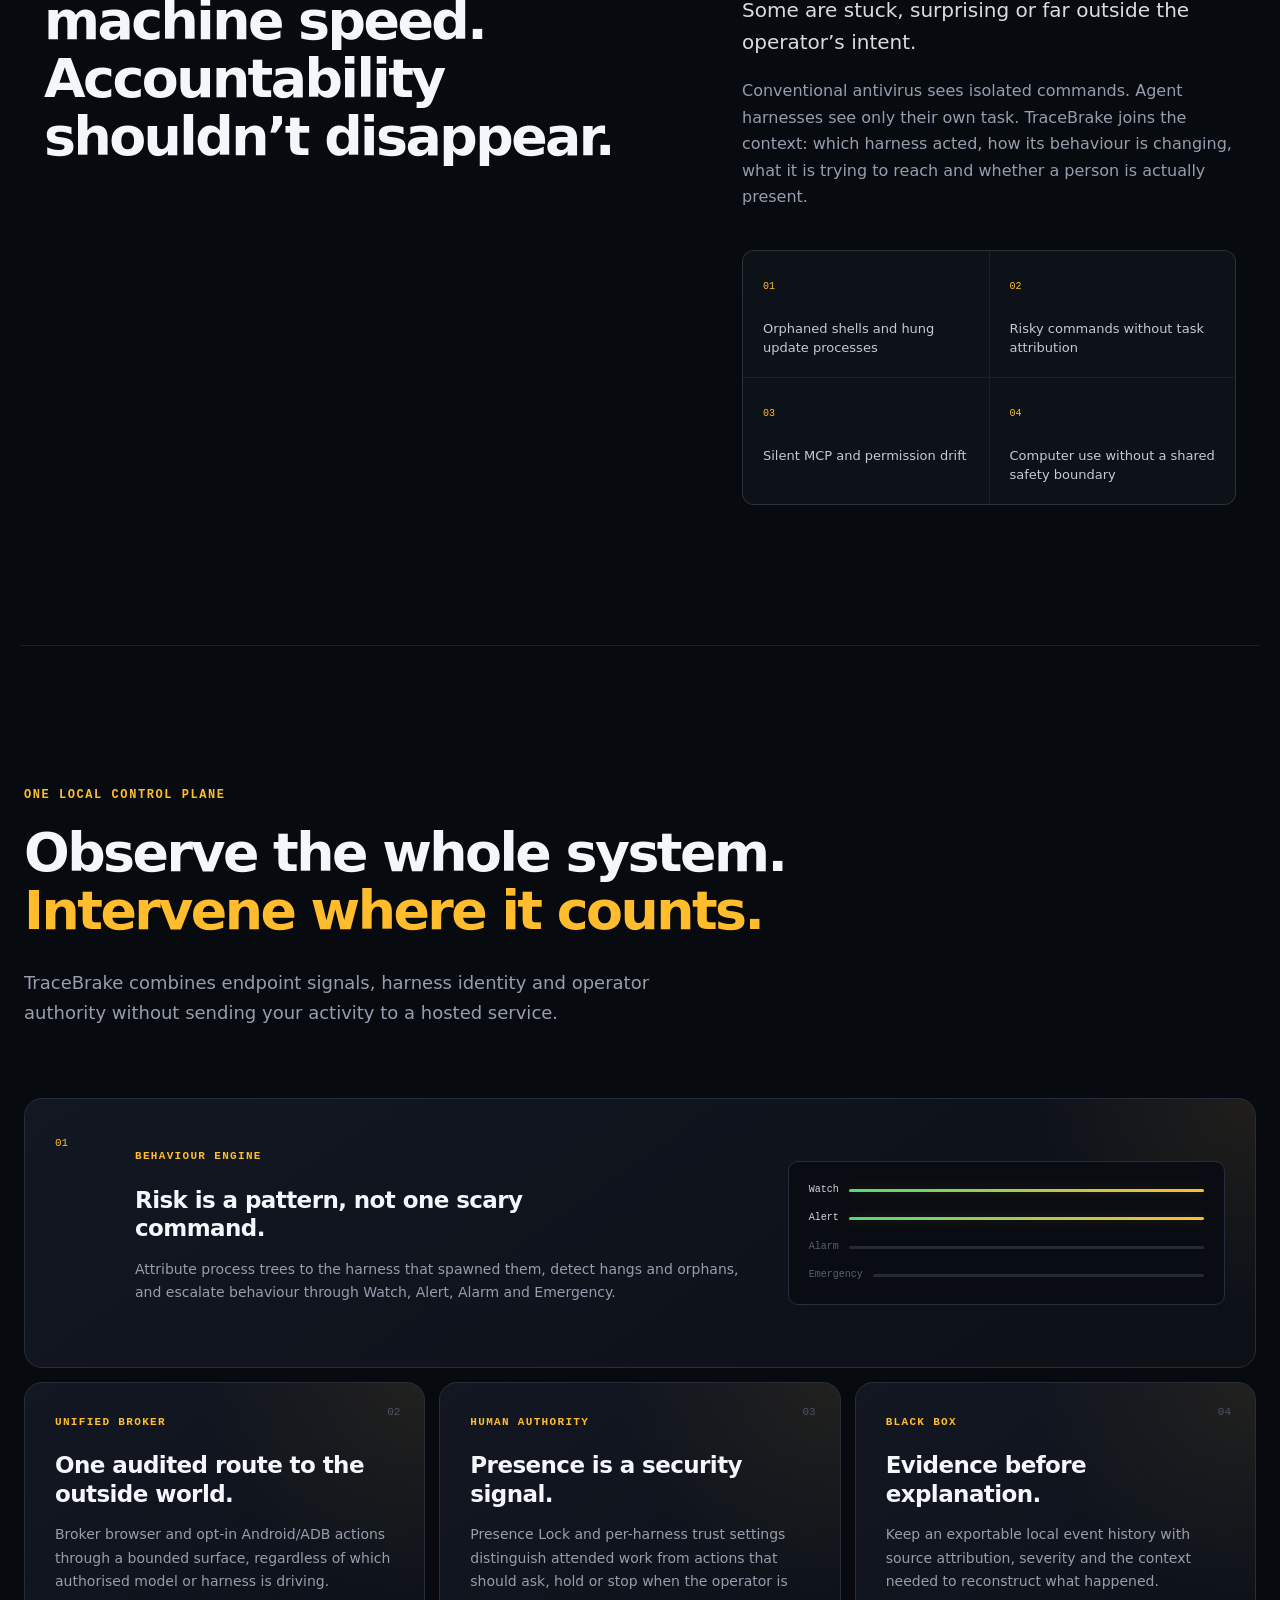
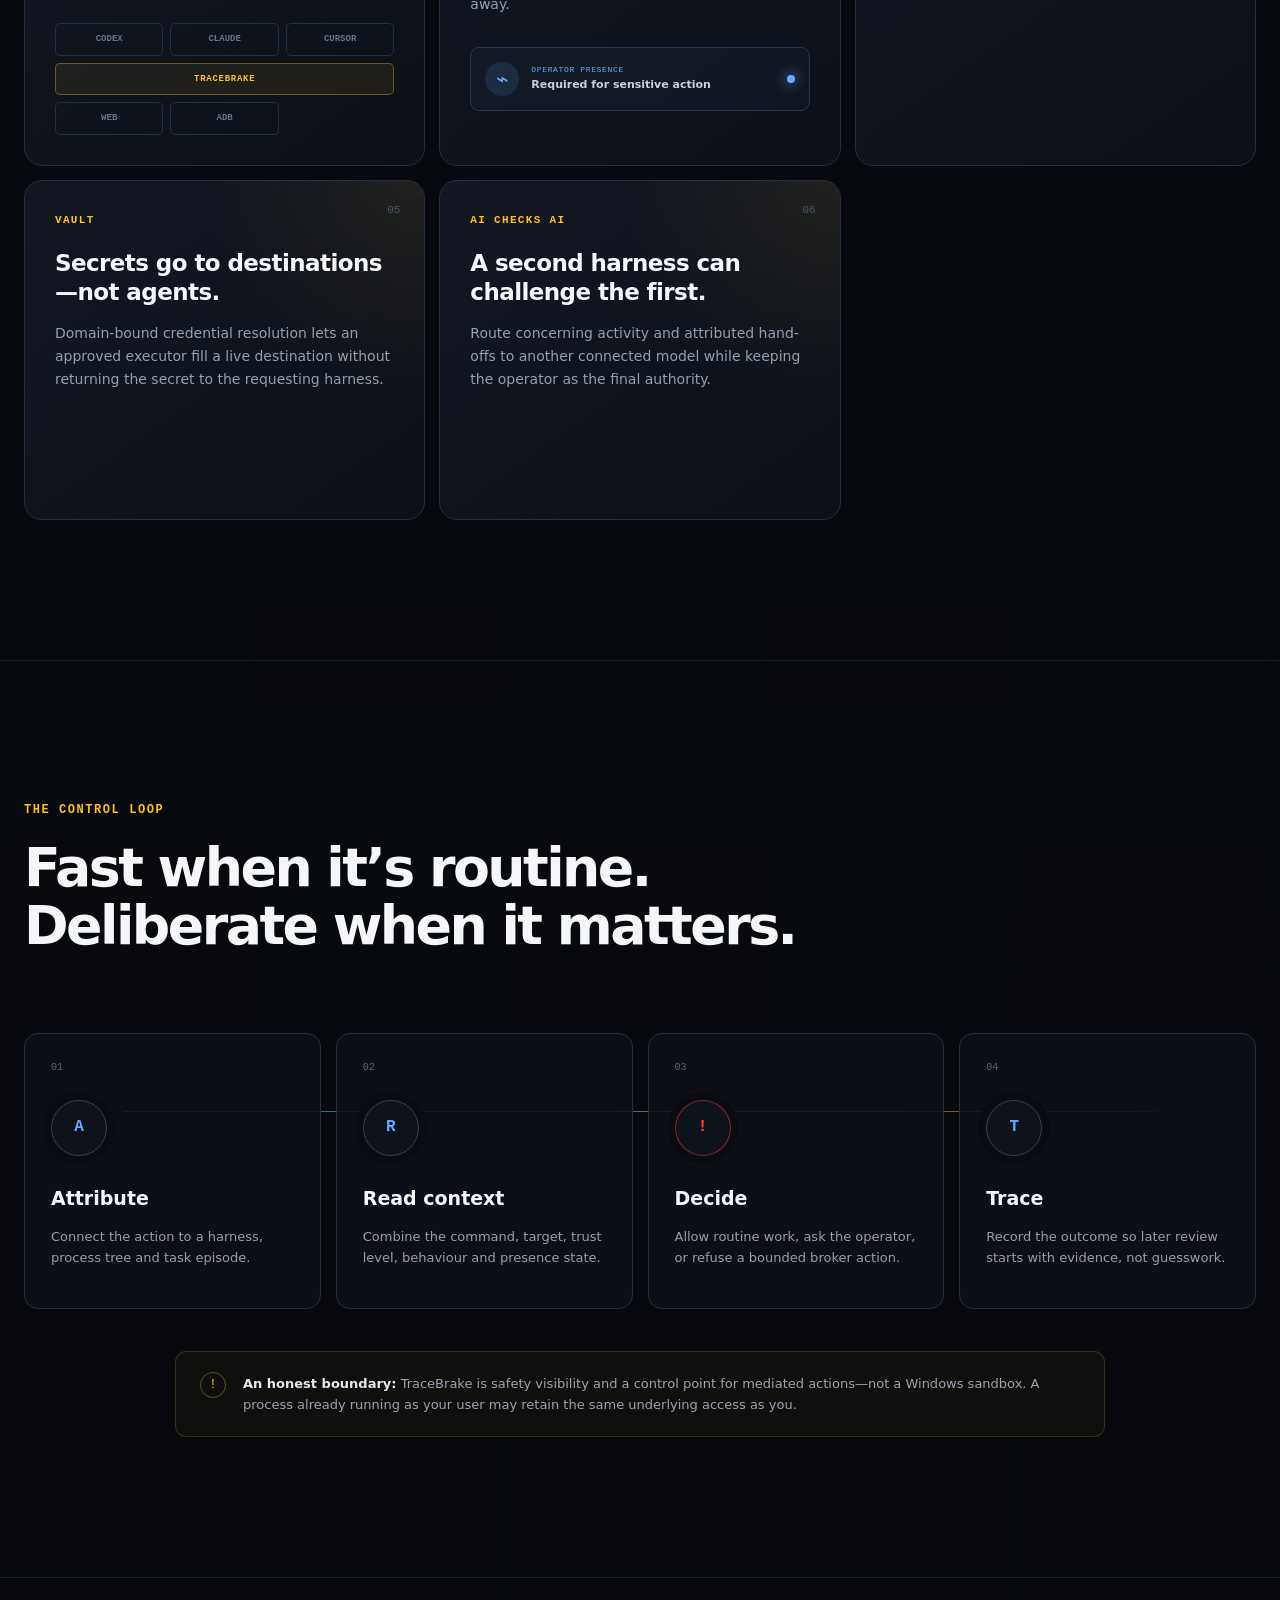
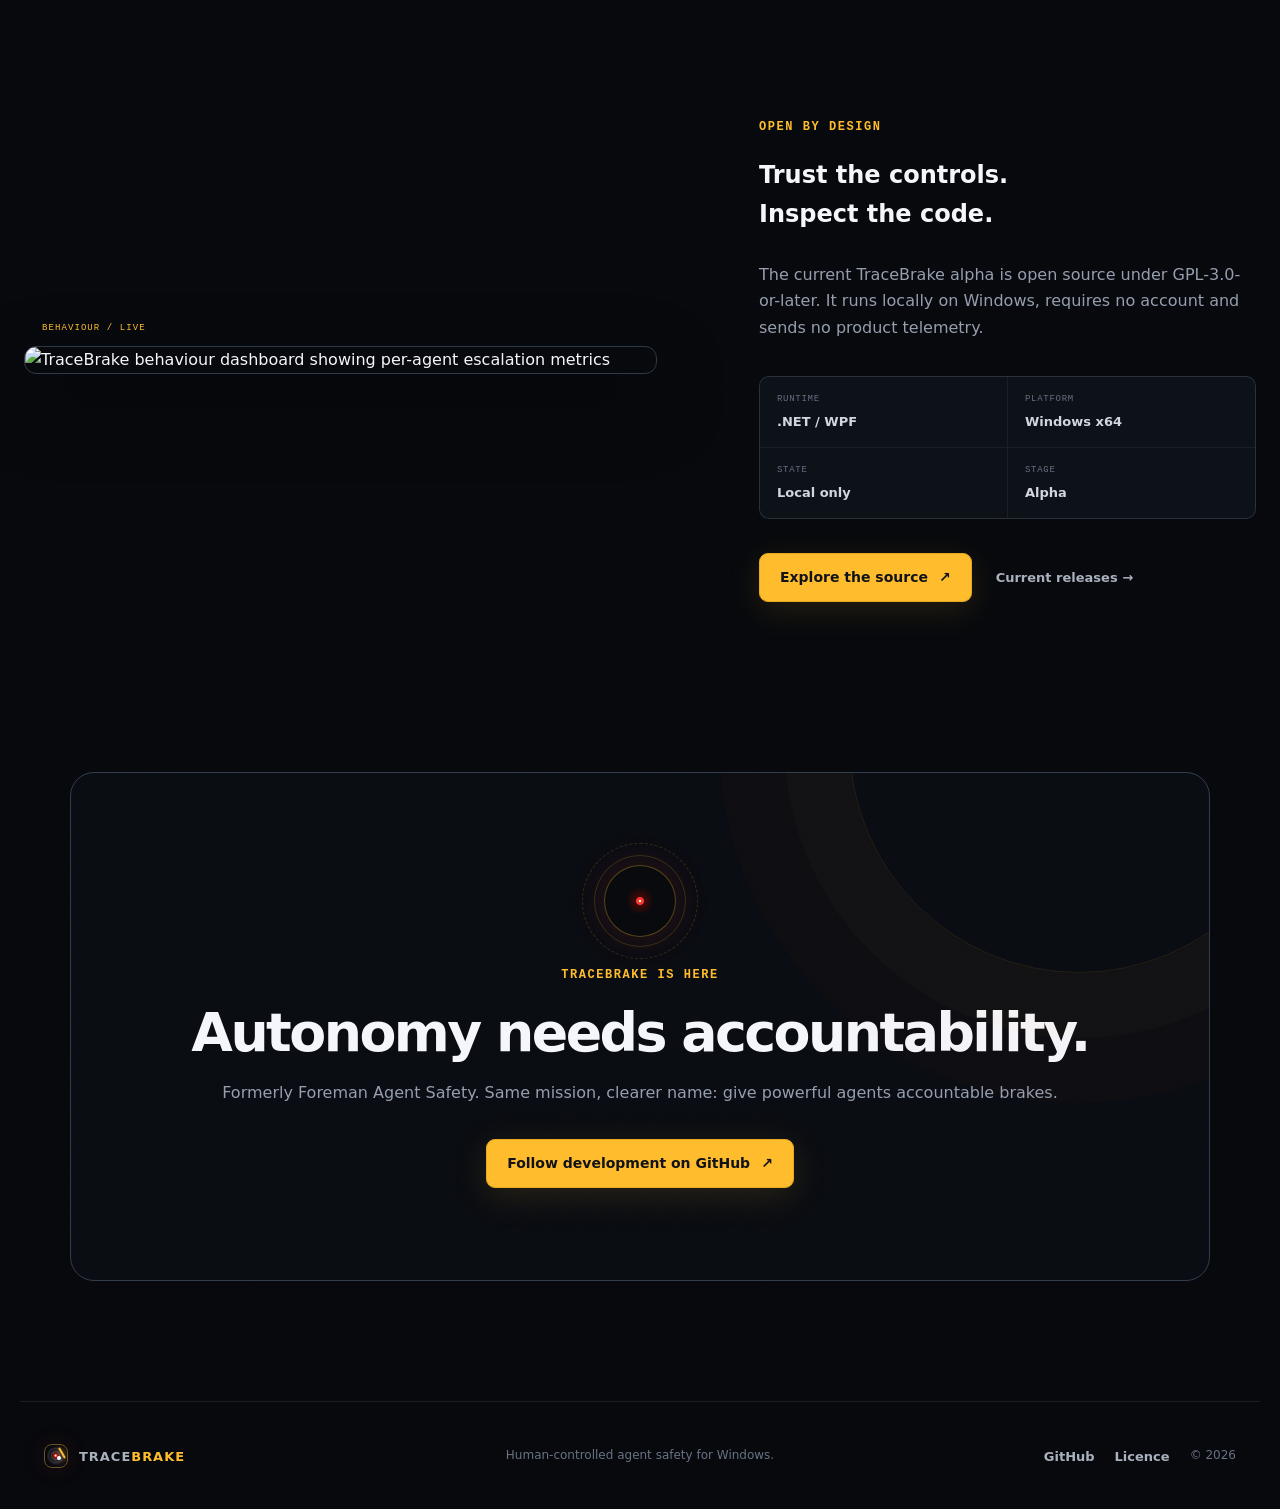
==== commit 06dbb8c5: "docs: roll the handbrake thesis out to the README, the site and the social preview" ====
--- a/docs/index.html
+++ b/docs/index.html
@@ -4,12 +4,15 @@
   <meta charset="utf-8">
   <meta name="viewport" content="width=device-width, initial-scale=1">
   <meta name="theme-color" content="#080b10">
-  <meta name="description" content="TraceBrake is the human-controlled safety broker and black box for AI agents on Windows.">
-  <meta property="og:title" content="TraceBrake — Agent safety for Windows">
-  <meta property="og:description" content="See every agent. Gate every action. Keep the human in control.">
+  <meta name="description" content="It’s all about the brakes. TraceBrake is an independent handbrake for AI coding agents on Windows: a separate mechanism, a stop that is a floor, one the agent cannot release, one a human must.">
+  <meta property="og:title" content="TraceBrake — It’s all about the brakes">
+  <meta property="og:description" content="An independent handbrake for AI coding agents. A separate mechanism. A stop that is a floor, not a request. The agent cannot release it. A human must.">
   <meta property="og:type" content="website">
   <meta property="og:url" content="https://tracebrake.com/">
-  <meta property="og:image" content="assets/foreman-social-preview.png">
+  <meta property="og:image" content="https://tracebrake.com/assets/its-all-about-the-brakes-social.png">
+  <meta property="og:image:width" content="1280">
+  <meta property="og:image:height" content="640">
+  <meta name="twitter:card" content="summary_large_image">
   <title>TraceBrake — Agent safety for Windows</title>
   <link rel="canonical" href="https://tracebrake.com/">
   <script>document.documentElement.classList.add('js')</script>
@@ -31,13 +34,14 @@
     </a>
 
     <nav class="site-nav" aria-label="Primary navigation">
+      <a href="#brakes">Brakes</a>
       <a href="#why">Why</a>
       <a href="#capabilities">Capabilities</a>
       <a href="#control-loop">Control loop</a>
       <a href="#open-source">Open source</a>
     </nav>
 
-    <a class="button button--small button--quiet" href="https://github.com/aXL333/Foreman">
+    <a class="button button--small button--quiet" href="https://github.com/aXL333/TraceBrake">
       Current build <span aria-hidden="true">↗</span>
     </a>
   </header>
@@ -93,6 +97,139 @@
       <p>KEEP THE HUMAN IN CONTROL</p>
     </section>
 
+    <section class="section problem" id="brakes">
+      <div class="section__intro reveal">
+        <p class="eyebrow">It’s all about the brakes</p>
+        <h2>The permission prompt runs inside the agent.<br><em>TraceBrake does not.</em></h2>
+      </div>
+      <div class="problem__body reveal" data-delay="1">
+        <p class="problem__lead">
+          An agent's permission prompt is code in the agent's own process, governed by the agent's own
+          settings, and one flag turns it off. TraceBrake is a separate process. It does not read those
+          settings and does not need the agent's cooperation to see it or stop it. The Agent Handbrake
+          spec calls that a second brake and sets out four properties it has to have.
+        </p>
+        <div class="failure-list">
+          <article><span>01</span><p>A separate mechanism, outside the agent</p></article>
+          <article><span>02</span><p>A stop that is a floor, not a request</p></article>
+          <article><span>03</span><p>The agent cannot release it</p></article>
+          <article><span>04</span><p>A present human must</p></article>
+        </div>
+      </div>
+
+      <div class="reveal" data-delay="2" style="grid-column:1/-1">
+        <style>
+          .demo-deck{margin-top:0;max-width:1040px;padding:1.5rem;border-radius:20px;background:#0F1216;border:1px solid rgba(236,238,242,.08);box-shadow:0 30px 80px rgba(0,0,0,.35)}
+          .demo-deck__head{display:flex;align-items:center;justify-content:space-between;gap:1rem;margin-bottom:1rem}
+          .demo-deck__head .eyebrow{margin:0}
+          .demo-deck__controls{display:flex;align-items:center;gap:.5rem}
+          .demo-deck__btn{appearance:none;width:2.25rem;height:2.25rem;border-radius:999px;border:1px solid rgba(236,238,242,.16);background:transparent;color:#ECEEF2;font:inherit;cursor:pointer}
+          .demo-deck__btn:hover,.demo-deck__btn:focus-visible{border-color:#F2453A;outline:none}
+          .demo-deck__count{font-variant-numeric:tabular-nums;color:#8A94A6;font-size:.9rem;min-width:3.5rem;text-align:center}
+          .demo-deck__track{list-style:none;margin:0;padding:0;display:grid}
+          .demo-deck__slide{grid-area:1/1;opacity:0;transform:translateY(6px);transition:opacity .45s ease,transform .45s ease;pointer-events:none}
+          .demo-deck__slide.is-active{opacity:1;transform:none;pointer-events:auto}
+          .demo-deck__slide>*{max-width:72ch}
+          .demo-deck__tag{display:inline-block;font-size:.8rem;letter-spacing:.14em;text-transform:uppercase;color:#F2453A;margin-bottom:.6rem}
+          .demo-deck__slide h3{margin:0 0 .75rem;font-size:clamp(1.35rem,2.4vw,1.9rem);line-height:1.15;color:#ECEEF2}
+          .demo-deck__scene{margin:0 0 .9rem;color:#C7CCD6;line-height:1.55}
+          .demo-deck__proof{margin:0;padding:.85rem 1rem;border-left:3px solid #F2453A;background:rgba(242,69,58,.06);color:#C7CCD6;line-height:1.5;font-size:.95rem}
+          .demo-deck__proof strong{color:#ECEEF2}
+          .demo-deck__dots{display:flex;gap:.5rem;margin-top:1.1rem}
+          .demo-deck__dot{appearance:none;width:.6rem;height:.6rem;padding:0;border-radius:999px;border:0;background:rgba(236,238,242,.2);cursor:pointer;transition:background .3s,transform .3s}
+          .demo-deck__dot[aria-selected="true"]{background:#F2453A;transform:scale(1.25)}
+          .demo-deck__dot:focus-visible{outline:2px solid #F2453A;outline-offset:3px}
+          @media (prefers-reduced-motion:reduce){.demo-deck__slide{transition:none}}
+        </style>
+
+        <div class="demo-deck" data-demo-deck aria-roledescription="carousel" aria-label="Five scenarios">
+          <div class="demo-deck__head">
+            <p class="eyebrow">Five scenarios <span style="color:#8A94A6;letter-spacing:0;text-transform:none;font-weight:400">· described, not recorded; each names the mechanism in the source</span></p>
+            <div class="demo-deck__controls">
+              <button type="button" class="demo-deck__btn" data-deck-prev aria-label="Previous demo">←</button>
+              <span class="demo-deck__count" data-deck-count aria-live="polite">1 / 5</span>
+              <button type="button" class="demo-deck__btn" data-deck-next aria-label="Next demo">→</button>
+            </div>
+          </div>
+          <ol class="demo-deck__track" data-deck-track>
+            <li class="demo-deck__slide is-active" role="group" aria-roledescription="slide" aria-label="1 of 5">
+              <span class="demo-deck__tag">01 · A separate mechanism</span>
+              <h3>You turned the permissions off. The brake did not notice.</h3>
+              <p class="demo-deck__scene">An agent runs in skip-permissions mode and fans out: shells spawning shells, a compiler, git, a script that outlives its turn. TraceBrake watches from outside the agent. Every child is attributed to the harness that spawned it, whether or not the agent knows TraceBrake exists.</p>
+              <p class="demo-deck__proof"><strong>How:</strong> process-tree attribution by ancestry; orphans and hung children flagged; per-agent escalation through Watch, Alert, Alarm, Emergency. No flag, wrapper or plugin required.</p>
+            </li>
+            <li class="demo-deck__slide" role="group" aria-roledescription="slide" aria-label="2 of 5">
+              <span class="demo-deck__tag">02 · A floor, not a request</span>
+              <h3>The stop does not travel through the pipe.</h3>
+              <p class="demo-deck__scene">A desktop action stream is mid-batch. You hit STOP. Every pending action is rejected, not paused. Held keys and buttons are released so a half-finished drag cannot complete. The input sidecar is terminated, not asked. None of that rides the same channel the actions rode.</p>
+              <p class="demo-deck__proof"><strong>How:</strong> the halt is an access-controlled memory-mapped flag plus <code>BlockInput</code>, a synthetic release-all and <code>TerminateProcess</code>; the sidecar re-reads the flag before every injected input; a panic epoch refuses anything approved before the stop. Latency under a flooded capture channel is designed for and listed as a still-open on-device measurement.</p>
+            </li>
+            <li class="demo-deck__slide" role="group" aria-roledescription="slide" aria-label="3 of 5">
+              <span class="demo-deck__tag">03 · The agent cannot release it</span>
+              <h3>It asked nicely. Then it asked as someone else.</h3>
+              <p class="demo-deck__scene">The harness calls <code>acknowledge_alert</code> on a Critical finding: refused. It asks for kill authority over its own children: there is none to grant. It reconnects claiming another harness's name: the name changes where a question is sent, never what is authorised.</p>
+              <p class="demo-deck__proof"><strong>How:</strong> High and Critical acknowledgements are rejected at the tool; killing is an operator action in the UI; self-declared identity is advisory only, never an input to authorisation.</p>
+            </li>
+            <li class="demo-deck__slide" role="group" aria-roledescription="slide" aria-label="4 of 5">
+              <span class="demo-deck__tag">04 · A human must</span>
+              <h3>Release needs a face, not a token.</h3>
+              <p class="demo-deck__scene">The stop is on. A process holding your session, your cookies and your bearer token tries to resume. It cannot. Resuming goes through the same presence gate as the most sensitive desktop actions: Windows Hello or a FIDO2 key, a thing a program running as you cannot satisfy on its own.</p>
+              <p class="demo-deck__proof"><strong>How:</strong> panic resume is routed through PresenceGuard, the same gate that binds desktop computer use; when no authenticator is enrolled the gate fails closed rather than open.</p>
+            </li>
+            <li class="demo-deck__slide" role="group" aria-roledescription="slide" aria-label="5 of 5">
+              <span class="demo-deck__tag">05 · Sight before the pull</span>
+              <h3>You see it before you stop it.</h3>
+              <p class="demo-deck__scene">A new MCP server appears in an agent's config overnight. TraceBrake baselined the set yesterday and raises it this morning. Opt in, and it reads the server's tool descriptions and flags "ignore previous instructions" hiding in one of them. You pull the brake having looked.</p>
+              <p class="demo-deck__proof"><strong>How:</strong> config-only MCP inventory with no network access; an opt-in tool-description injection scan that never launches a stdio server; an append-only event log with ordering integrity.</p>
+            </li>
+          </ol>
+          <div class="demo-deck__dots" role="tablist" aria-label="Choose a demo" data-deck-dots></div>
+        </div>
+
+        <script>
+          (function(){
+            var deck=document.querySelector('[data-demo-deck]'); if(!deck) return;
+            var slides=[].slice.call(deck.querySelectorAll('.demo-deck__slide'));
+            var dots=deck.querySelector('[data-deck-dots]'), count=deck.querySelector('[data-deck-count]');
+            var i=0, timer=null, reduced=window.matchMedia('(prefers-reduced-motion: reduce)').matches;
+            slides.forEach(function(_,n){
+              var b=document.createElement('button'); b.type='button'; b.className='demo-deck__dot'; b.setAttribute('role','tab');
+              b.setAttribute('aria-label','Demo '+(n+1)); b.addEventListener('click',function(){go(n,true)}); dots.appendChild(b);
+            });
+            function go(n,manual){
+              i=(n+slides.length)%slides.length;
+              slides.forEach(function(s,k){s.classList.toggle('is-active',k===i); s.setAttribute('aria-hidden',k===i?'false':'true')});
+              [].forEach.call(dots.children,function(d,k){d.setAttribute('aria-selected',k===i?'true':'false')});
+              count.textContent=(i+1)+' / '+slides.length;
+              if(manual) restart();
+            }
+            function tick(){go(i+1,false)}
+            function restart(){ if(timer) clearInterval(timer); if(!reduced) timer=setInterval(tick,7000); }
+            deck.querySelector('[data-deck-prev]').addEventListener('click',function(){go(i-1,true)});
+            deck.querySelector('[data-deck-next]').addEventListener('click',function(){go(i+1,true)});
+            deck.addEventListener('keydown',function(e){ if(e.key==='ArrowLeft'){go(i-1,true)} if(e.key==='ArrowRight'){go(i+1,true)} });
+            deck.addEventListener('mouseenter',function(){ if(timer) clearInterval(timer); timer=null });
+            deck.addEventListener('mouseleave',restart);
+            deck.addEventListener('focusin',function(){ if(timer) clearInterval(timer); timer=null });
+            deck.addEventListener('focusout',function(e){ if(!deck.contains(e.relatedTarget)) restart() });
+            go(0,false); restart();
+          })();
+        </script>
+
+        <p style="margin:1.75rem 0 0">
+          <img src="assets/its-all-about-the-brakes.svg" alt="It’s all about the brakes" width="720" height="220" style="max-width:100%;height:auto;border-radius:20px;display:block">
+        </p>
+        <div class="hero__actions" style="margin-top:1.5rem">
+          <a class="button button--primary" href="https://github.com/aXL333/TraceBrake/blob/main/docs/tracebrake-is-the-handbrake-we-need.md">Read the argument <span aria-hidden="true">↗</span></a>
+          <a class="button button--quiet" href="https://github.com/aXL333/TraceBrake/blob/main/docs/spec/agent-handbrake-v1.md">The Agent Handbrake spec, CC0 <span aria-hidden="true">↗</span></a>
+        </div>
+        <p style="margin-top:1rem;opacity:.75">
+          TraceBrake does not yet claim conformance to its own spec. The spec says so.
+          <a href="https://github.com/aXL333/TraceBrake/blob/main/docs/spec/agent-handbrake-explained.md">Plain-language version.</a>
+        </p>
+      </div>
+    </section>
+
     <section class="section problem" id="why">
       <div class="section__intro reveal">
         <p class="eyebrow">Why TraceBrake</p>
@@ -244,8 +381,8 @@
           <div><dt>Stage</dt><dd>Alpha</dd></div>
         </dl>
         <div class="open-section__actions">
-          <a class="button button--primary" href="https://github.com/aXL333/Foreman">Explore the source <span aria-hidden="true">↗</span></a>
-          <a class="text-link" href="https://github.com/aXL333/Foreman/releases">Current releases <span aria-hidden="true">→</span></a>
+          <a class="button button--primary" href="https://github.com/aXL333/TraceBrake">Explore the source <span aria-hidden="true">↗</span></a>
+          <a class="text-link" href="https://github.com/aXL333/TraceBrake/releases">Current releases <span aria-hidden="true">→</span></a>
         </div>
       </div>
     </section>
@@ -255,7 +392,7 @@
       <p class="eyebrow">TraceBrake is here</p>
       <h2>Autonomy needs accountability.</h2>
       <p>Formerly Foreman Agent Safety. Same mission, clearer name: give powerful agents accountable brakes.</p>
-      <a class="button button--primary" href="https://github.com/aXL333/Foreman">Follow development on GitHub <span aria-hidden="true">↗</span></a>
+      <a class="button button--primary" href="https://github.com/aXL333/TraceBrake">Follow development on GitHub <span aria-hidden="true">↗</span></a>
     </section>
   </main>
 
@@ -266,8 +403,8 @@
     </a>
     <p>Human-controlled agent safety for Windows.</p>
     <div>
-      <a href="https://github.com/aXL333/Foreman">GitHub</a>
-      <a href="https://github.com/aXL333/Foreman/blob/main/LICENSE">Licence</a>
+      <a href="https://github.com/aXL333/TraceBrake">GitHub</a>
+      <a href="https://github.com/aXL333/TraceBrake/blob/main/LICENSE">Licence</a>
       <span>© <span data-year>2026</span></span>
     </div>
   </footer>
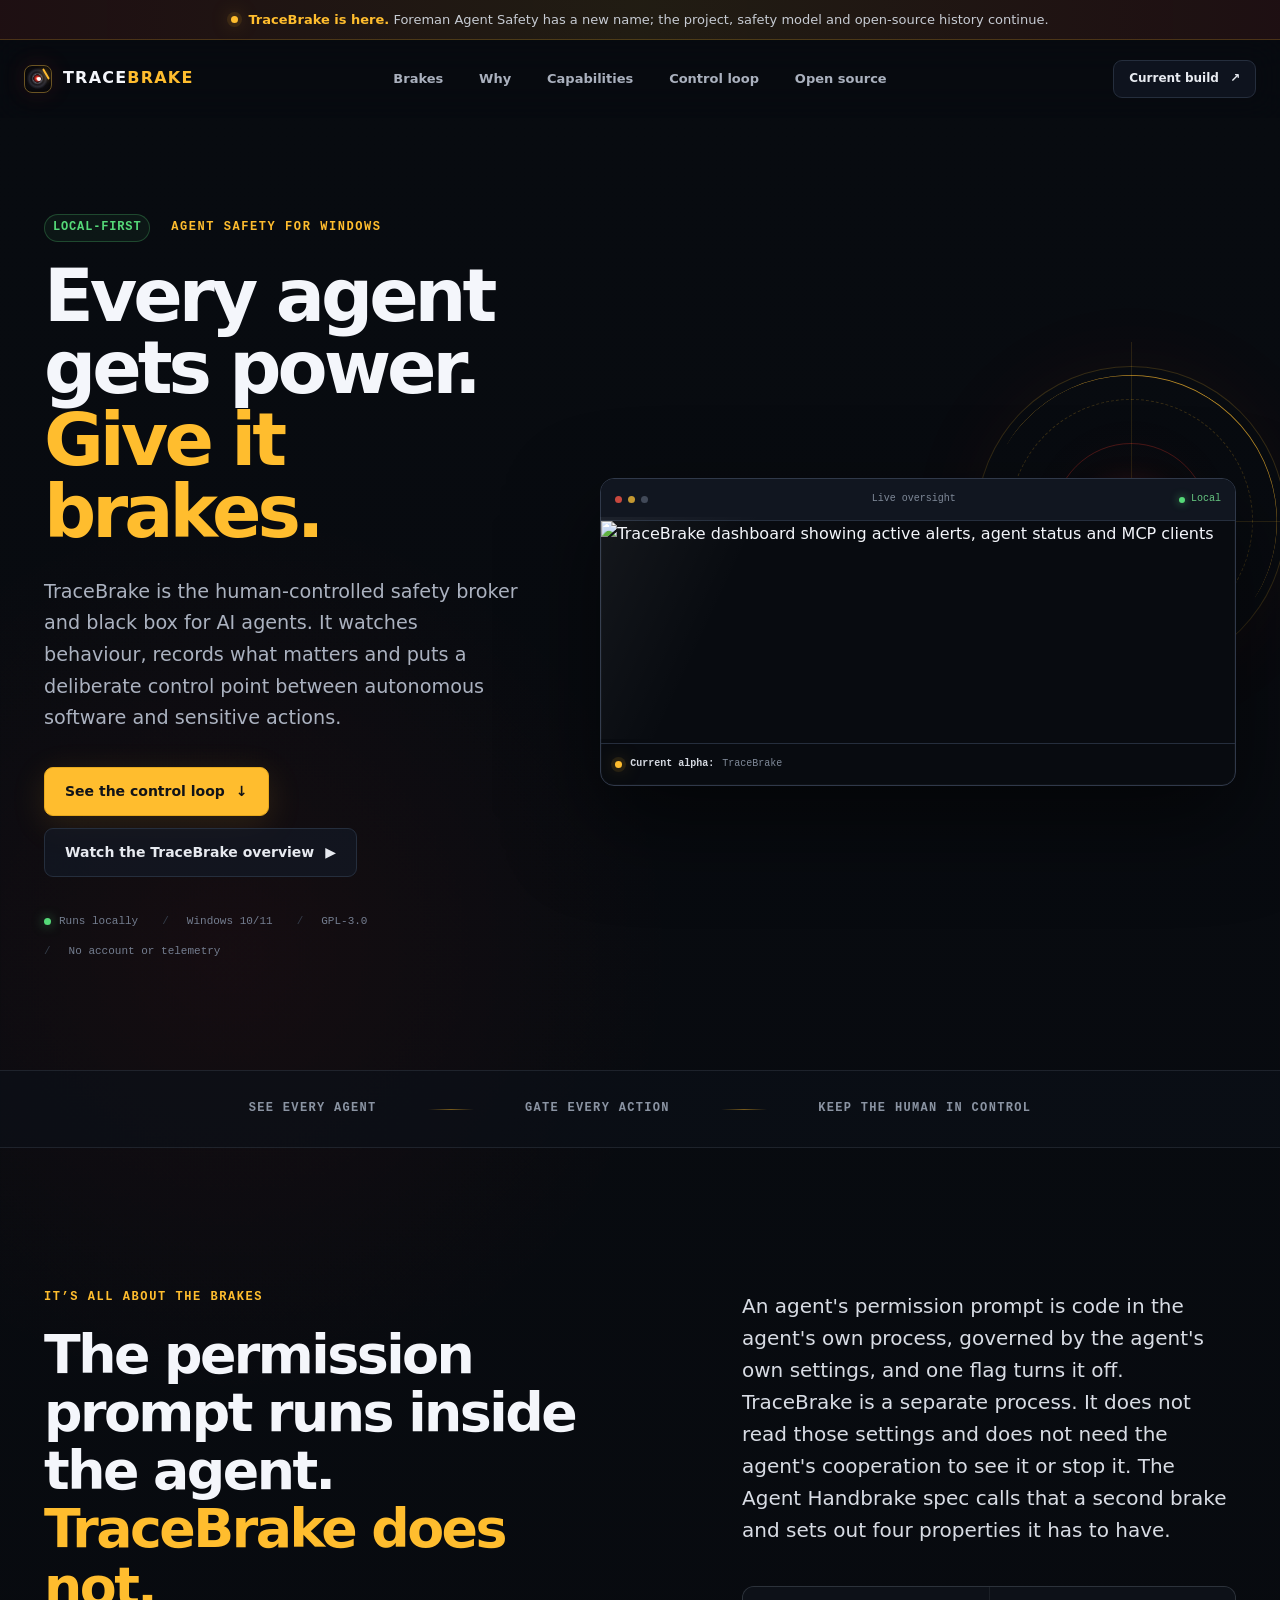
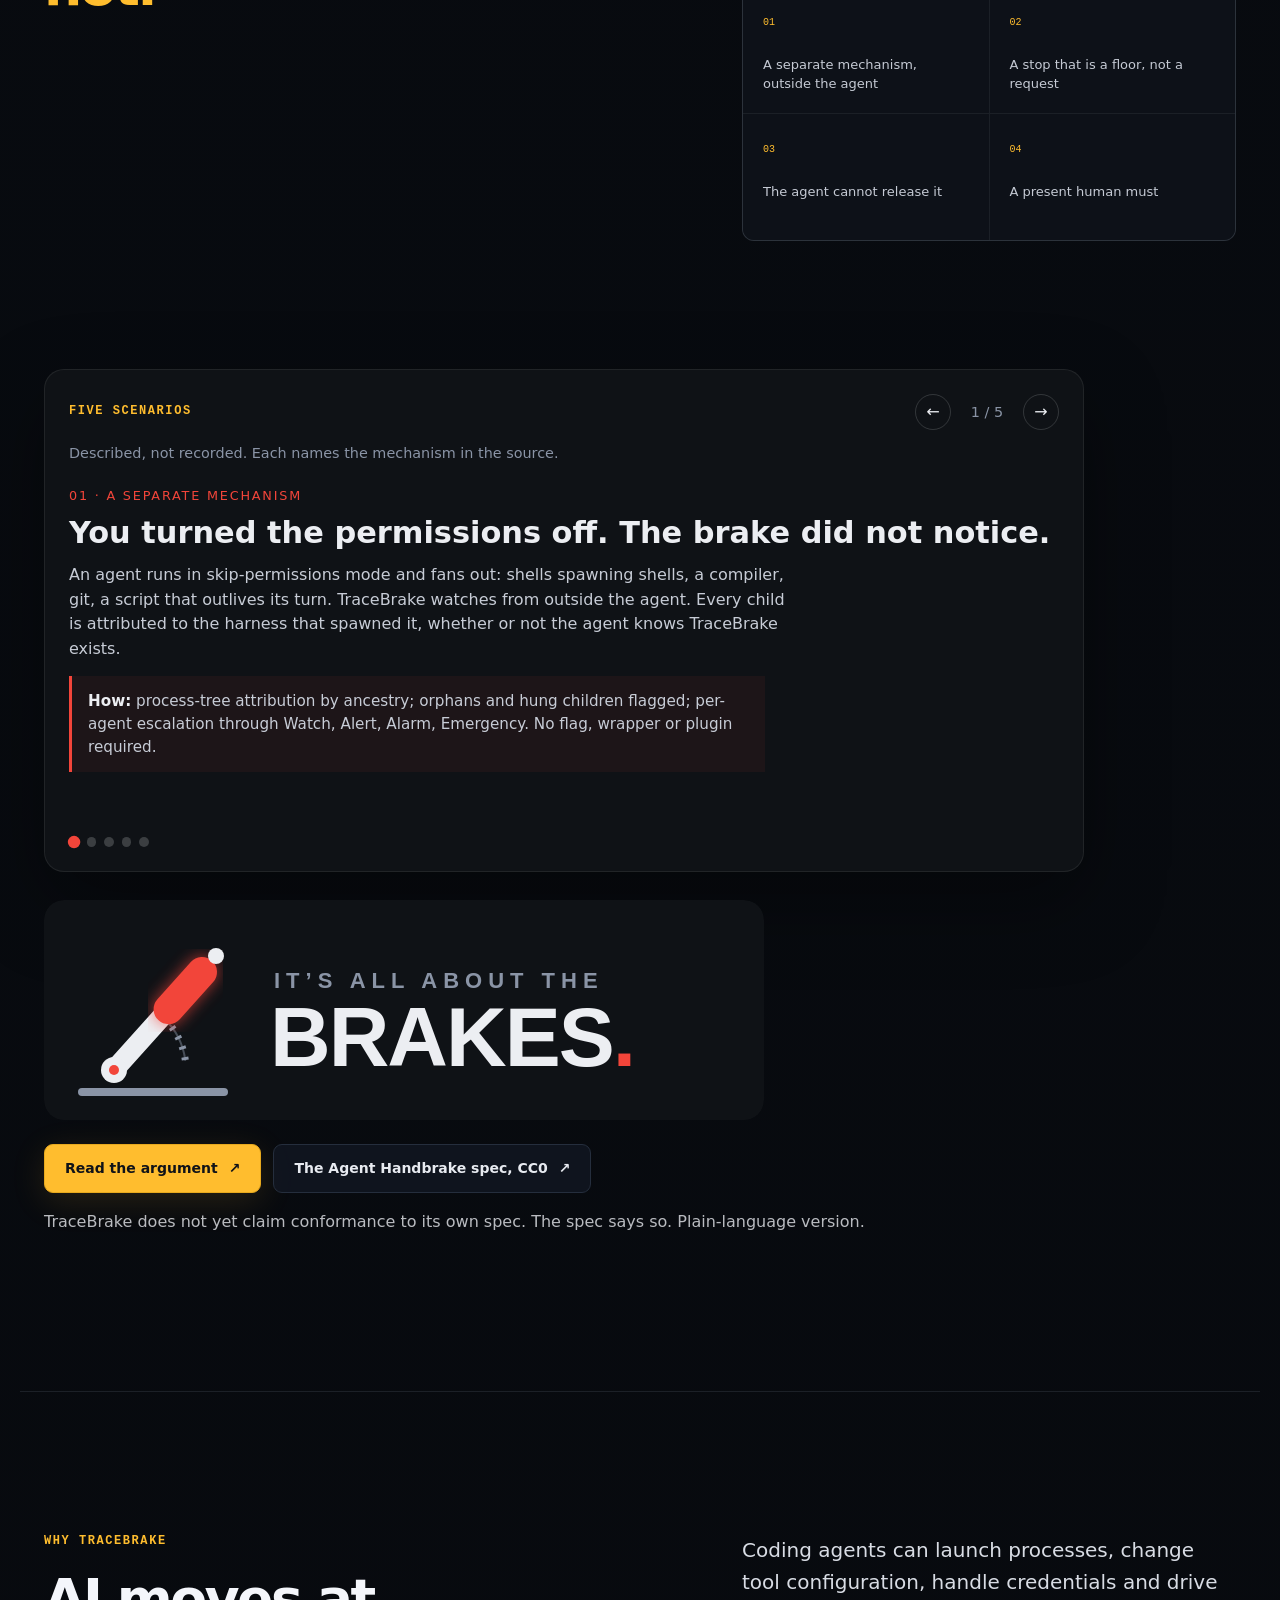
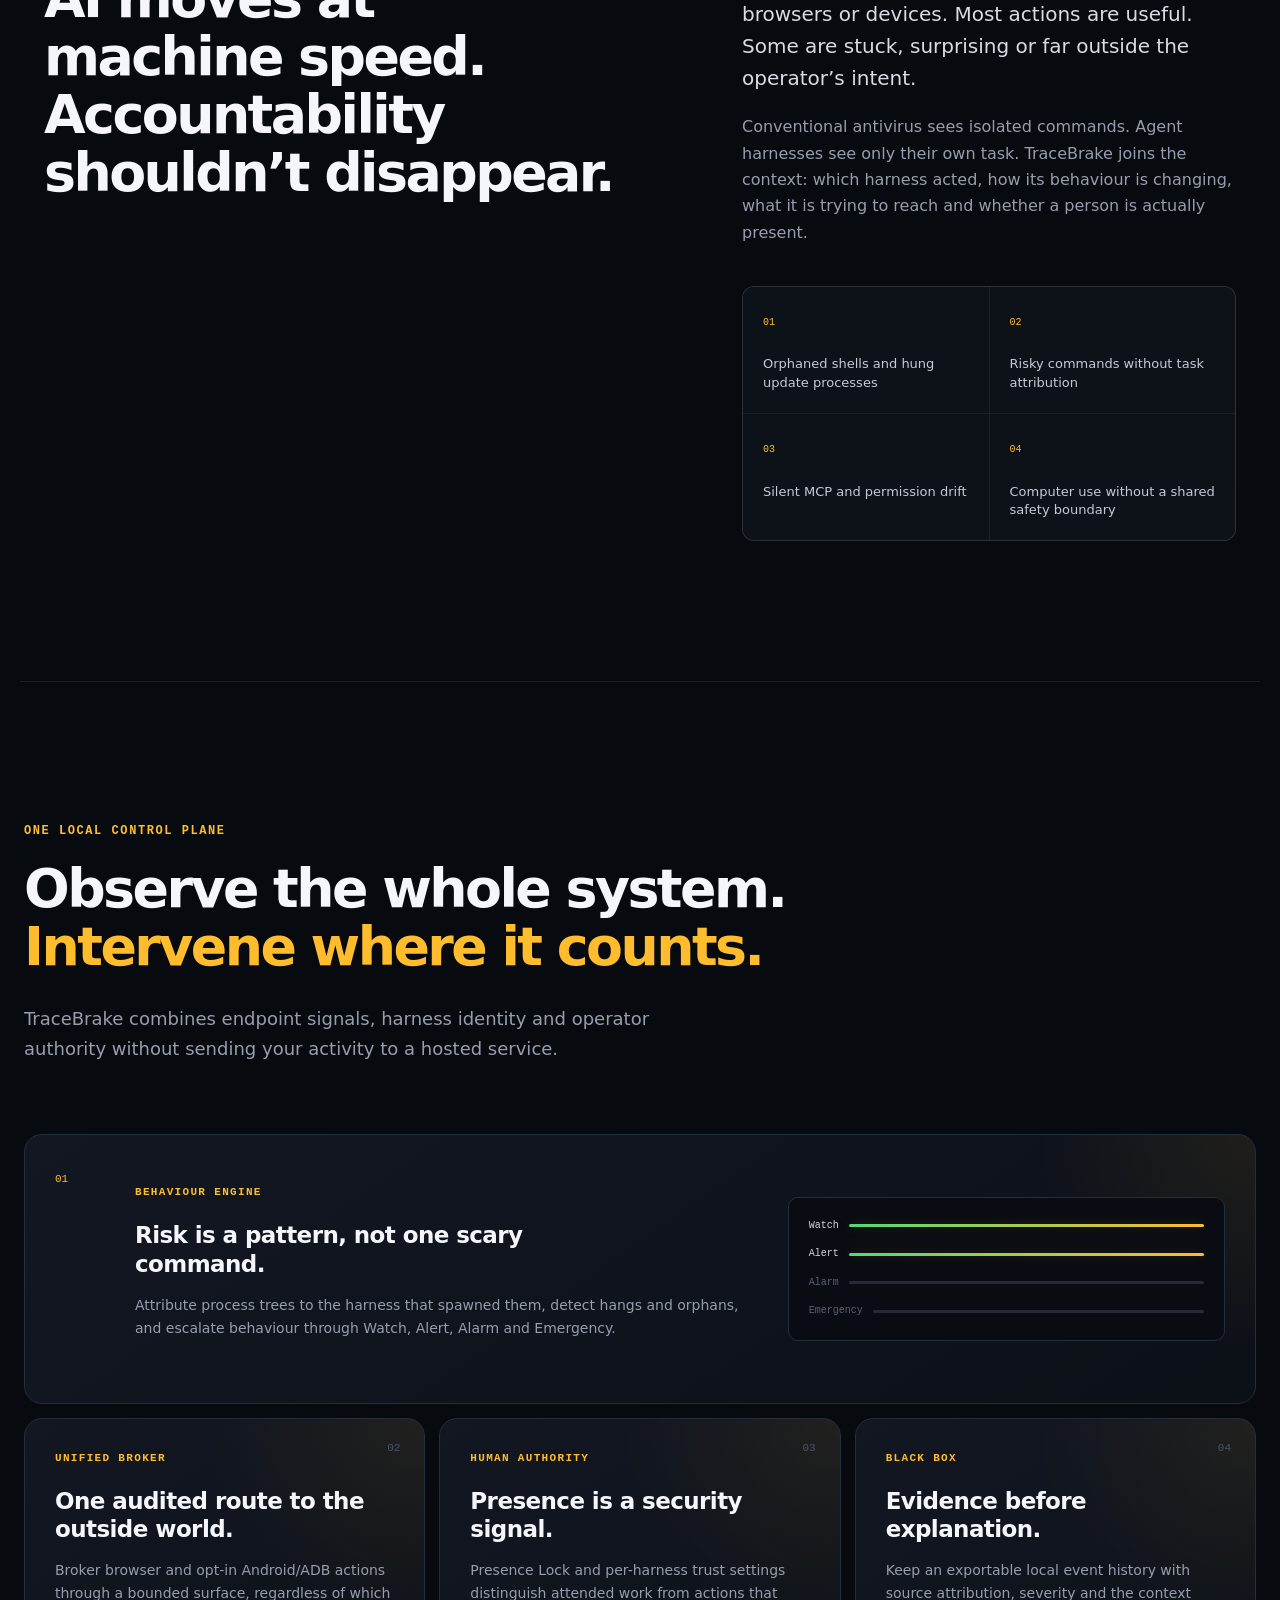
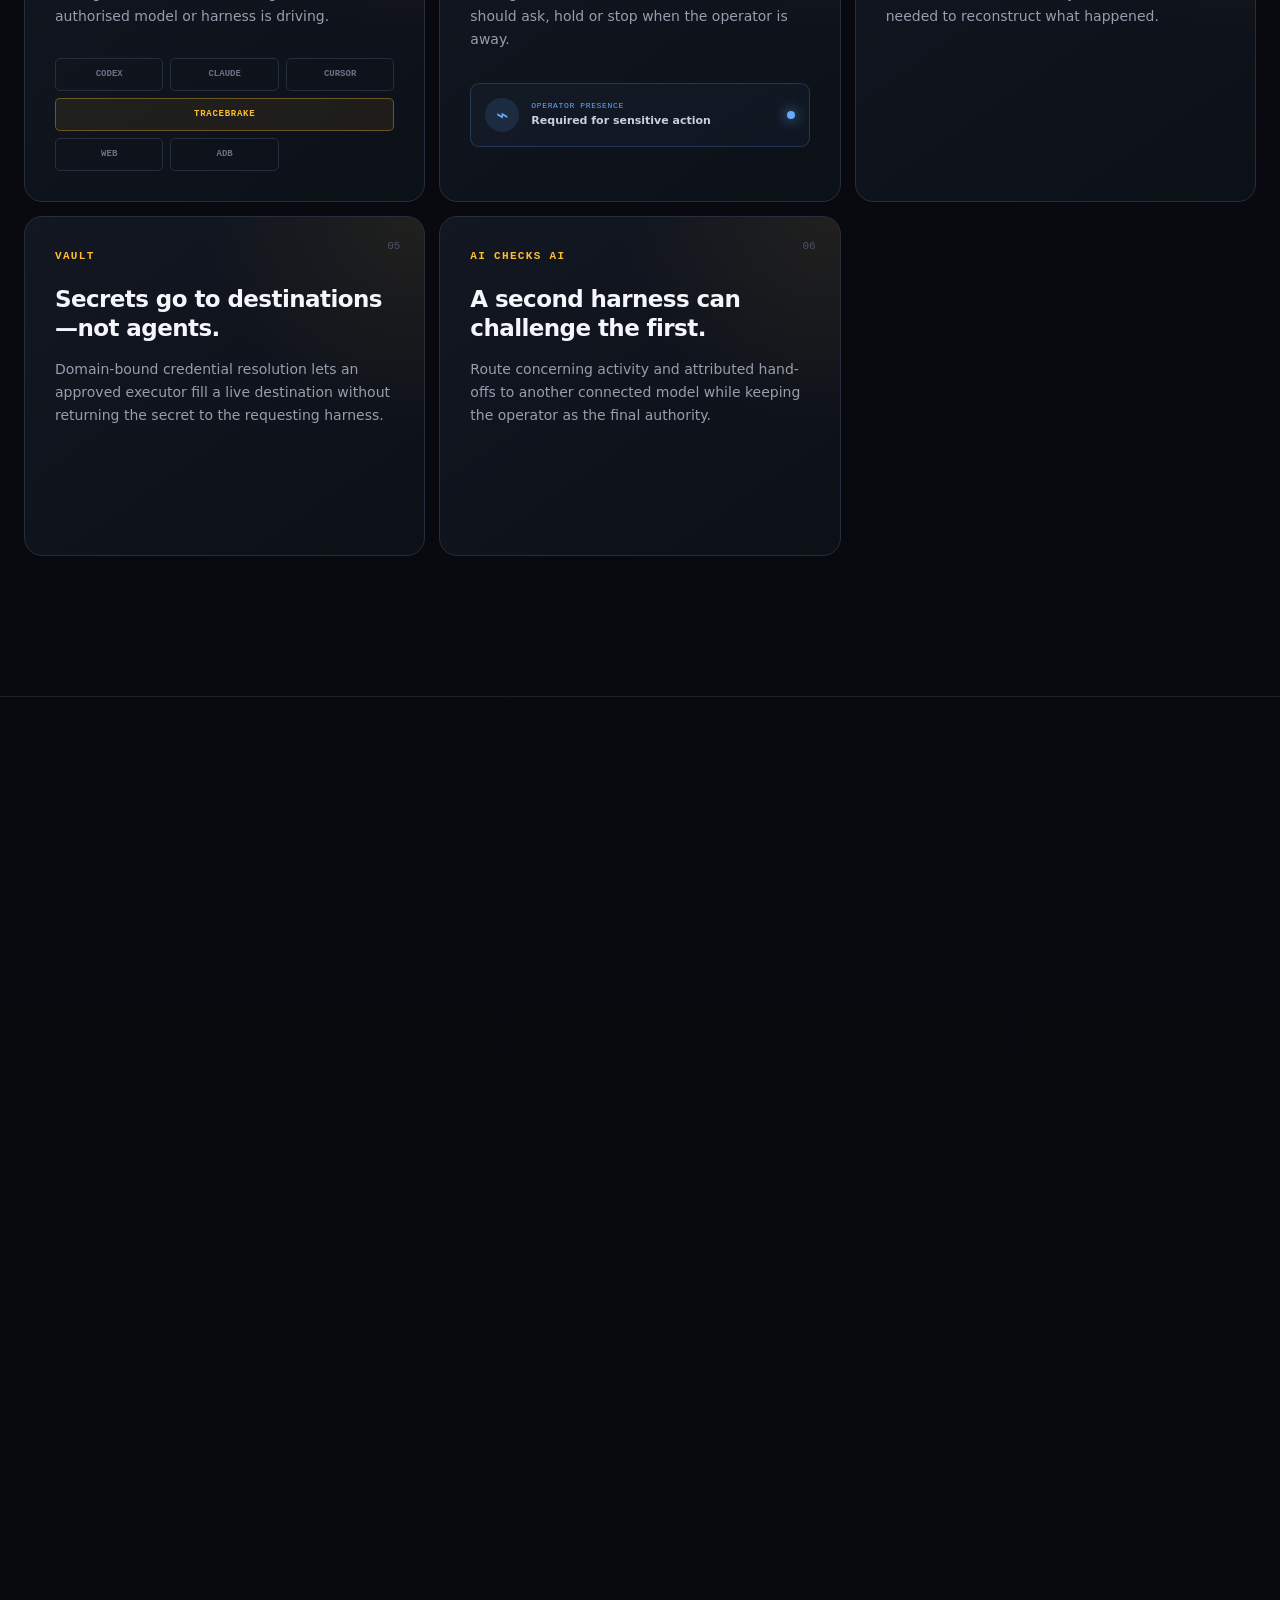
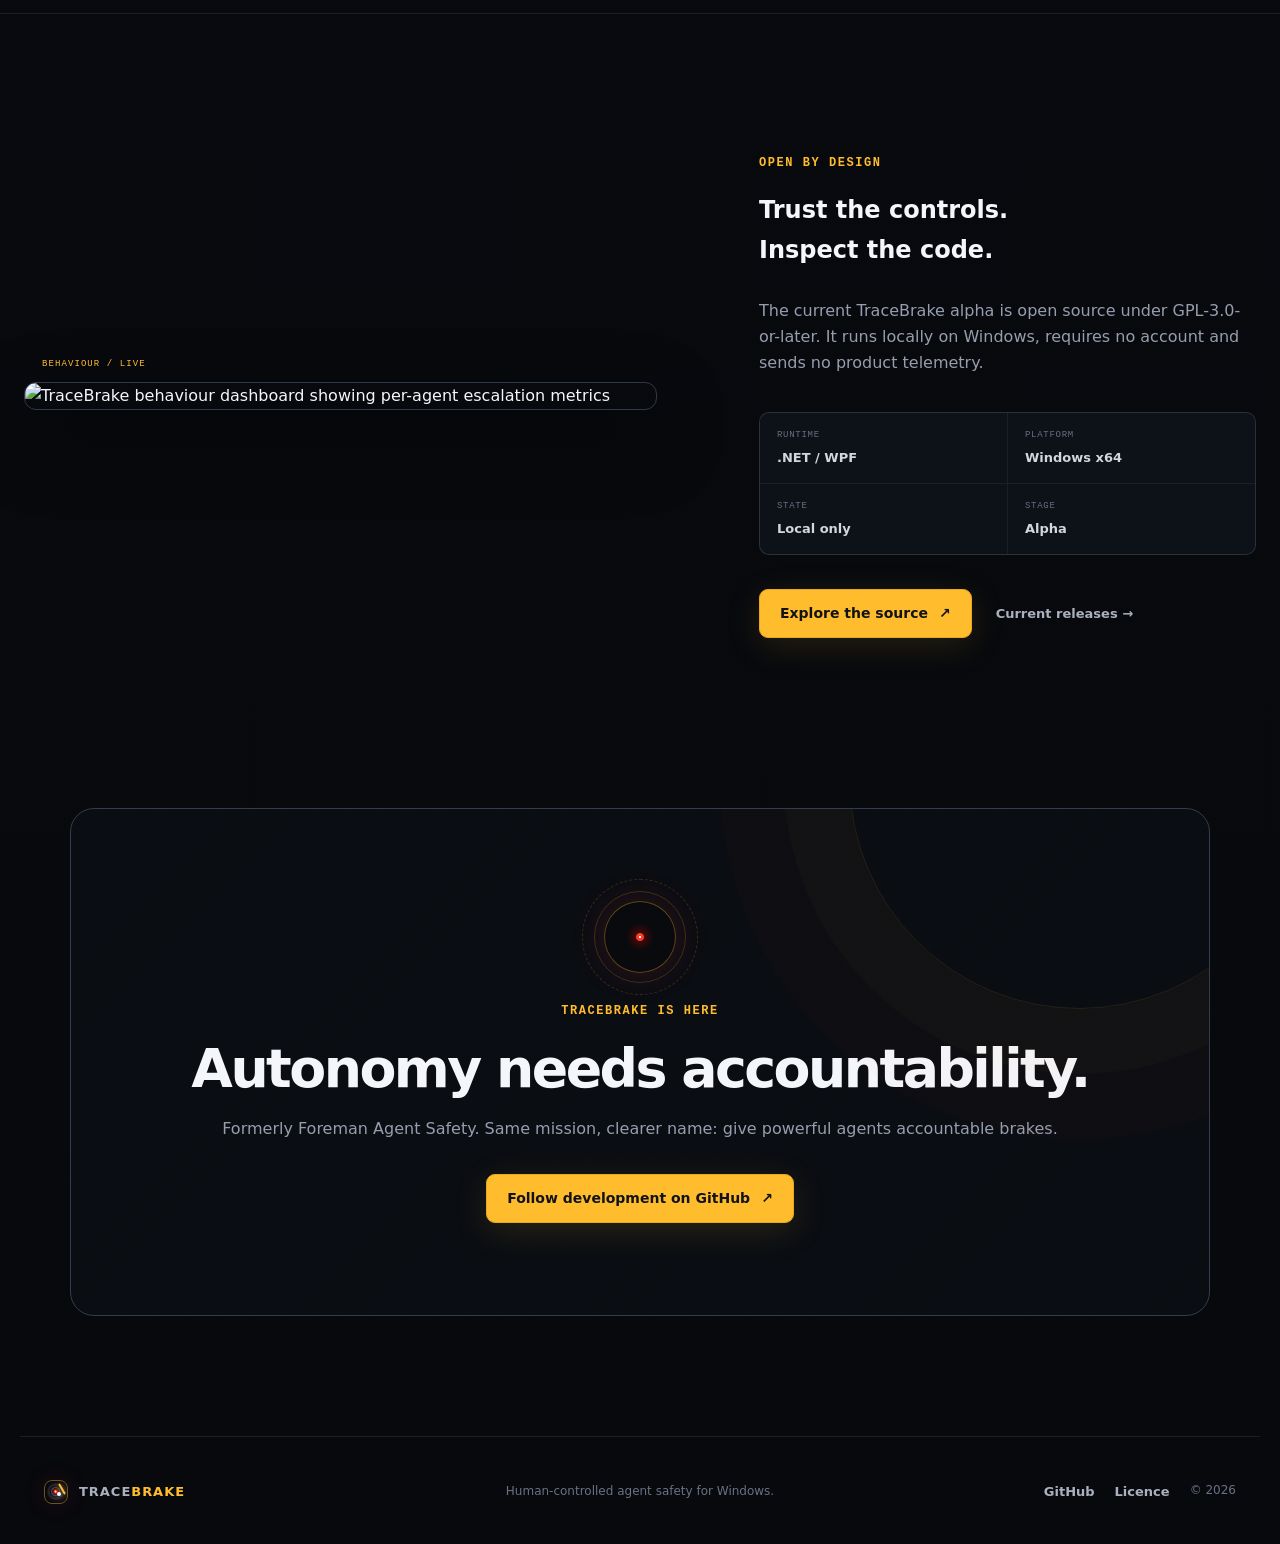
==== commit b42e4263: "docs: keep the scenario deck note out of the eyebrow so it survives mobile widths" ====
--- a/docs/index.html
+++ b/docs/index.html
@@ -144,13 +144,14 @@
 
         <div class="demo-deck" data-demo-deck aria-roledescription="carousel" aria-label="Five scenarios">
           <div class="demo-deck__head">
-            <p class="eyebrow">Five scenarios <span style="color:#8A94A6;letter-spacing:0;text-transform:none;font-weight:400">· described, not recorded; each names the mechanism in the source</span></p>
+            <p class="eyebrow">Five scenarios</p>
             <div class="demo-deck__controls">
               <button type="button" class="demo-deck__btn" data-deck-prev aria-label="Previous demo">←</button>
               <span class="demo-deck__count" data-deck-count aria-live="polite">1 / 5</span>
               <button type="button" class="demo-deck__btn" data-deck-next aria-label="Next demo">→</button>
             </div>
           </div>
+          <p style="margin:-.25rem 0 1rem;color:#8A94A6;font-size:.9rem">Described, not recorded. Each names the mechanism in the source.</p>
           <ol class="demo-deck__track" data-deck-track>
             <li class="demo-deck__slide is-active" role="group" aria-roledescription="slide" aria-label="1 of 5">
               <span class="demo-deck__tag">01 · A separate mechanism</span>
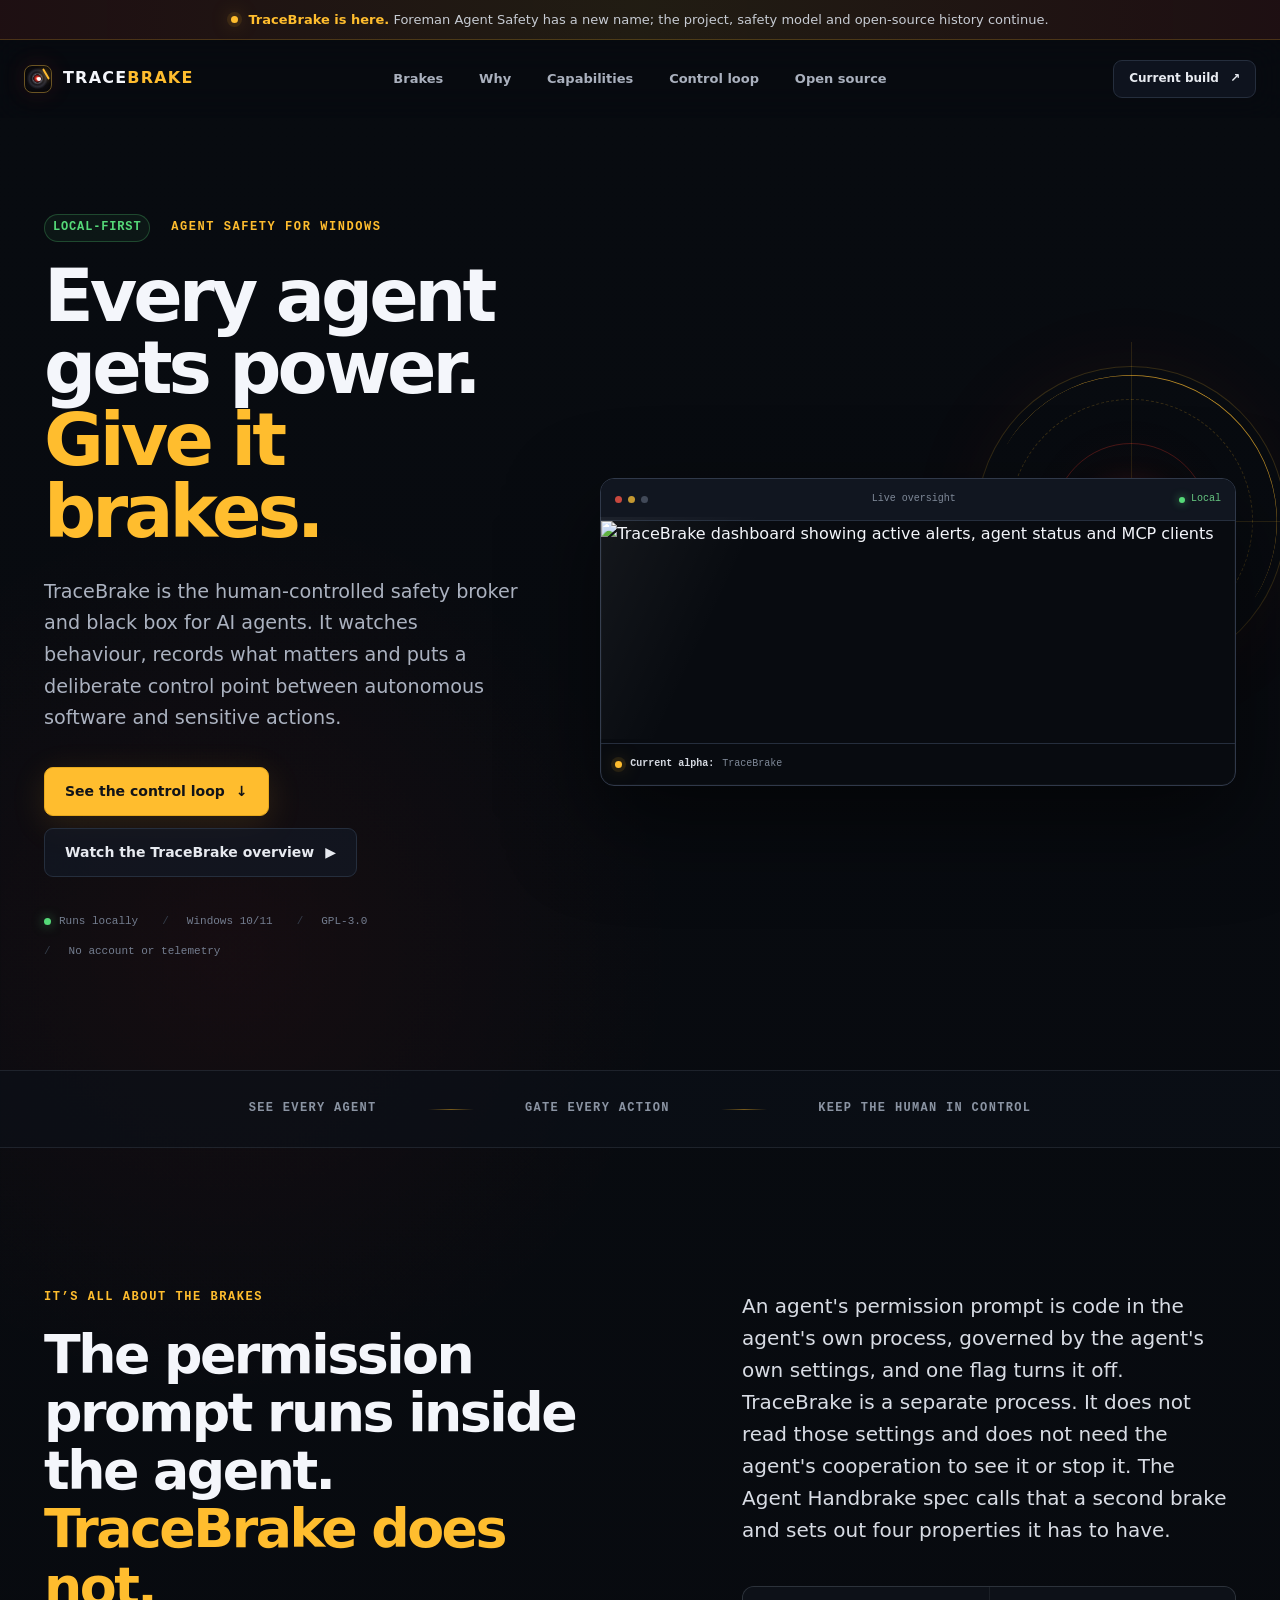
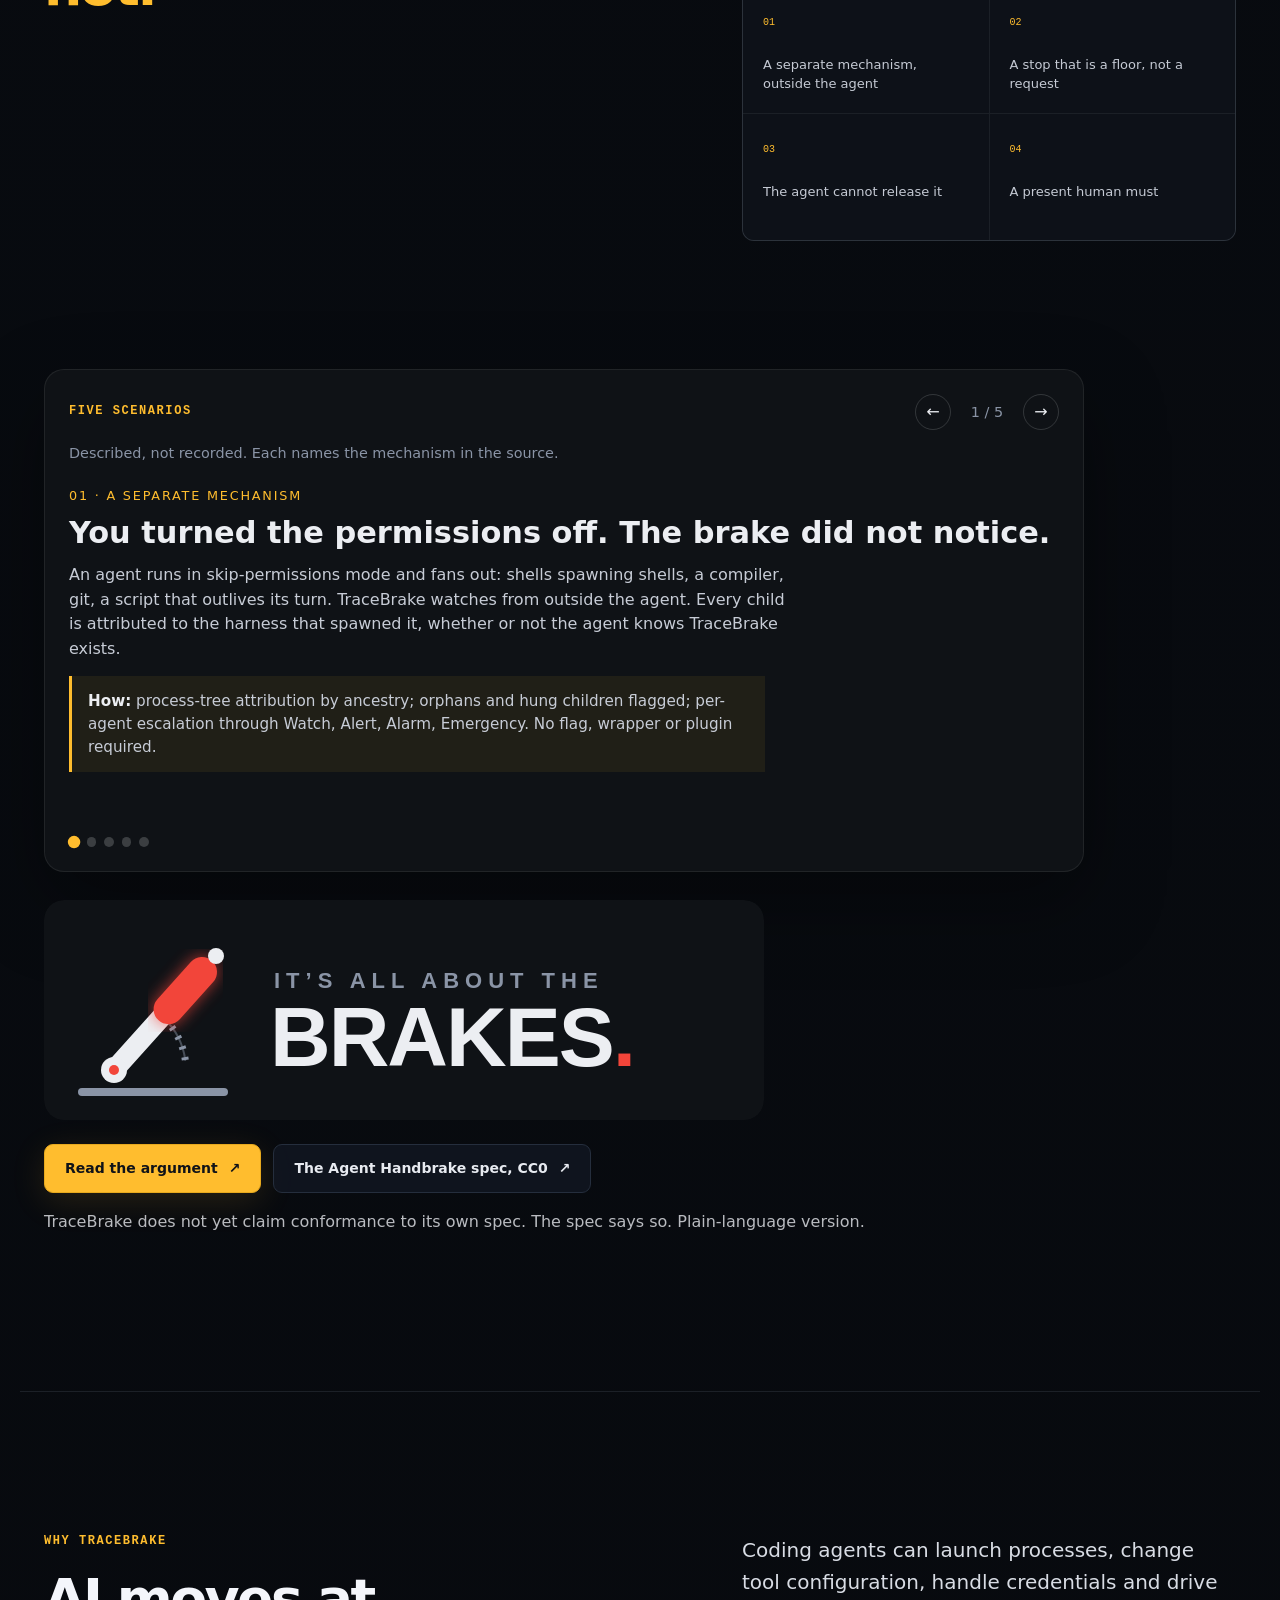
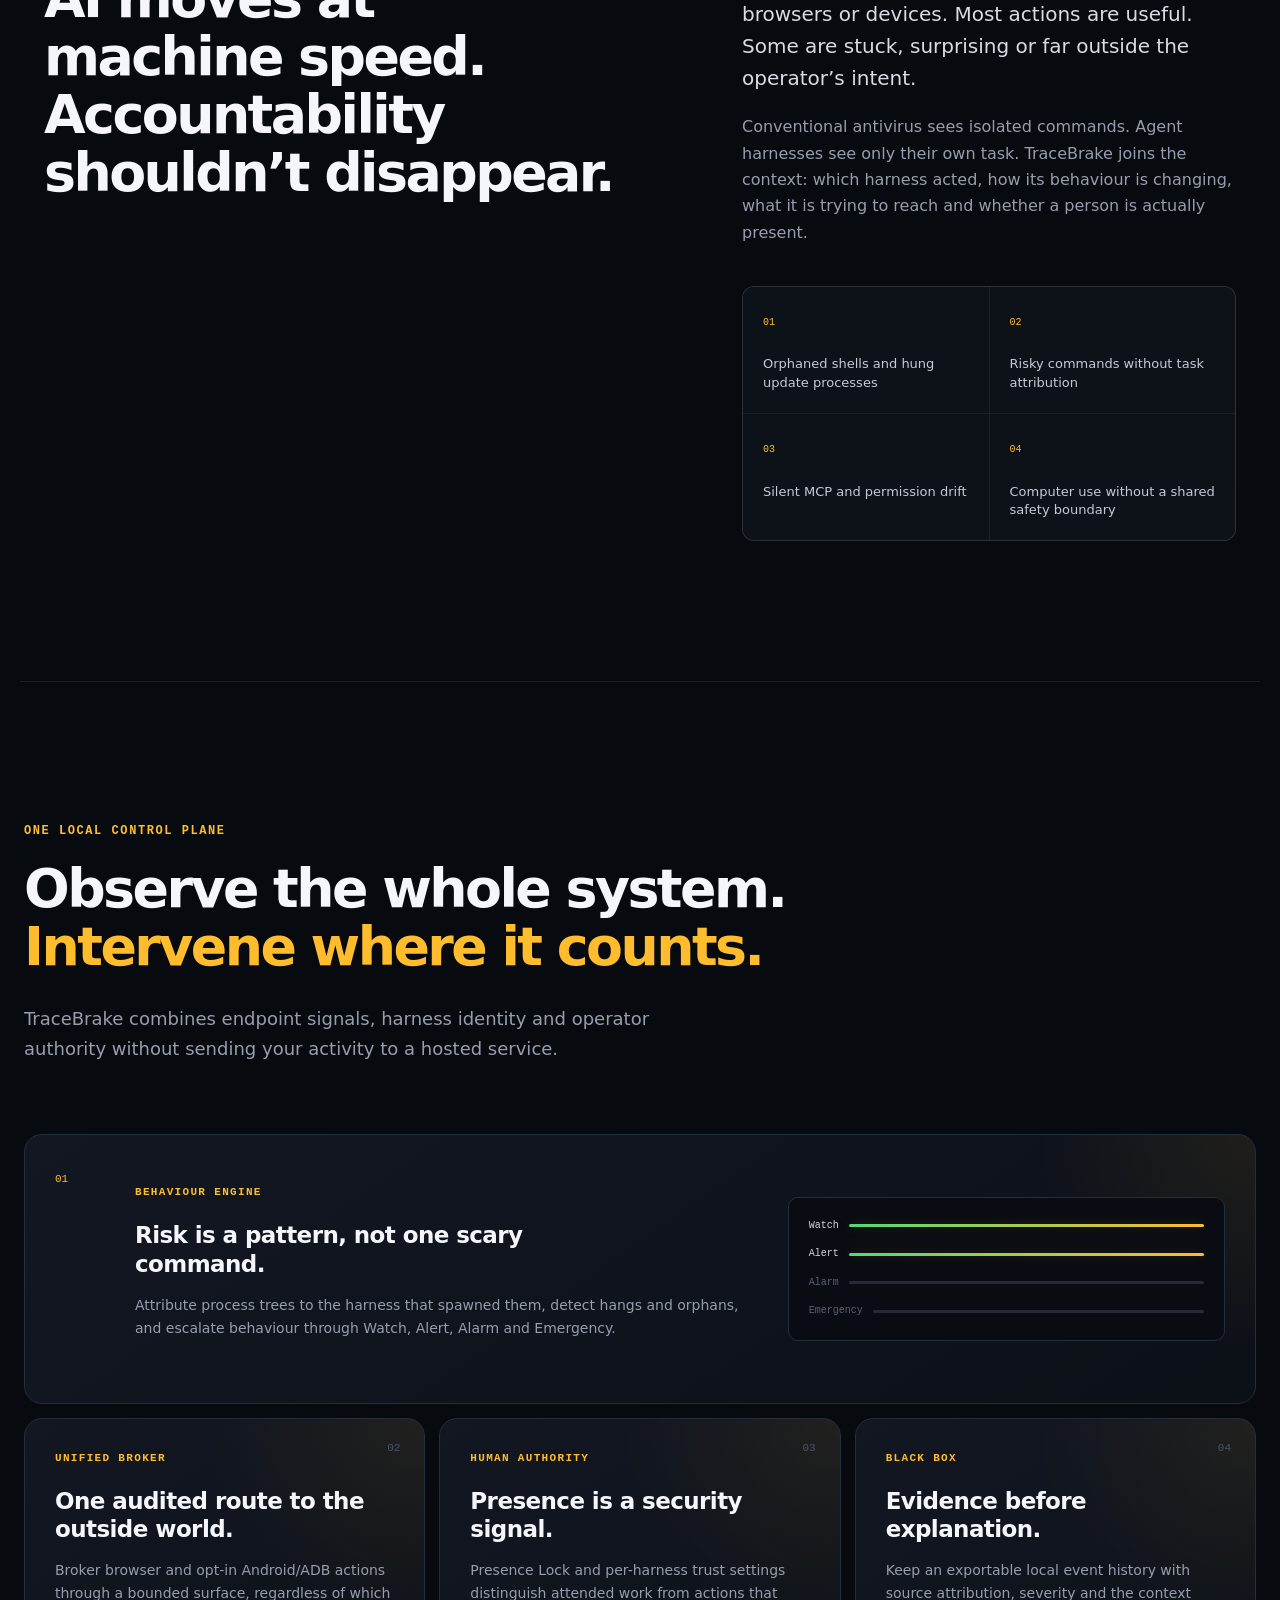
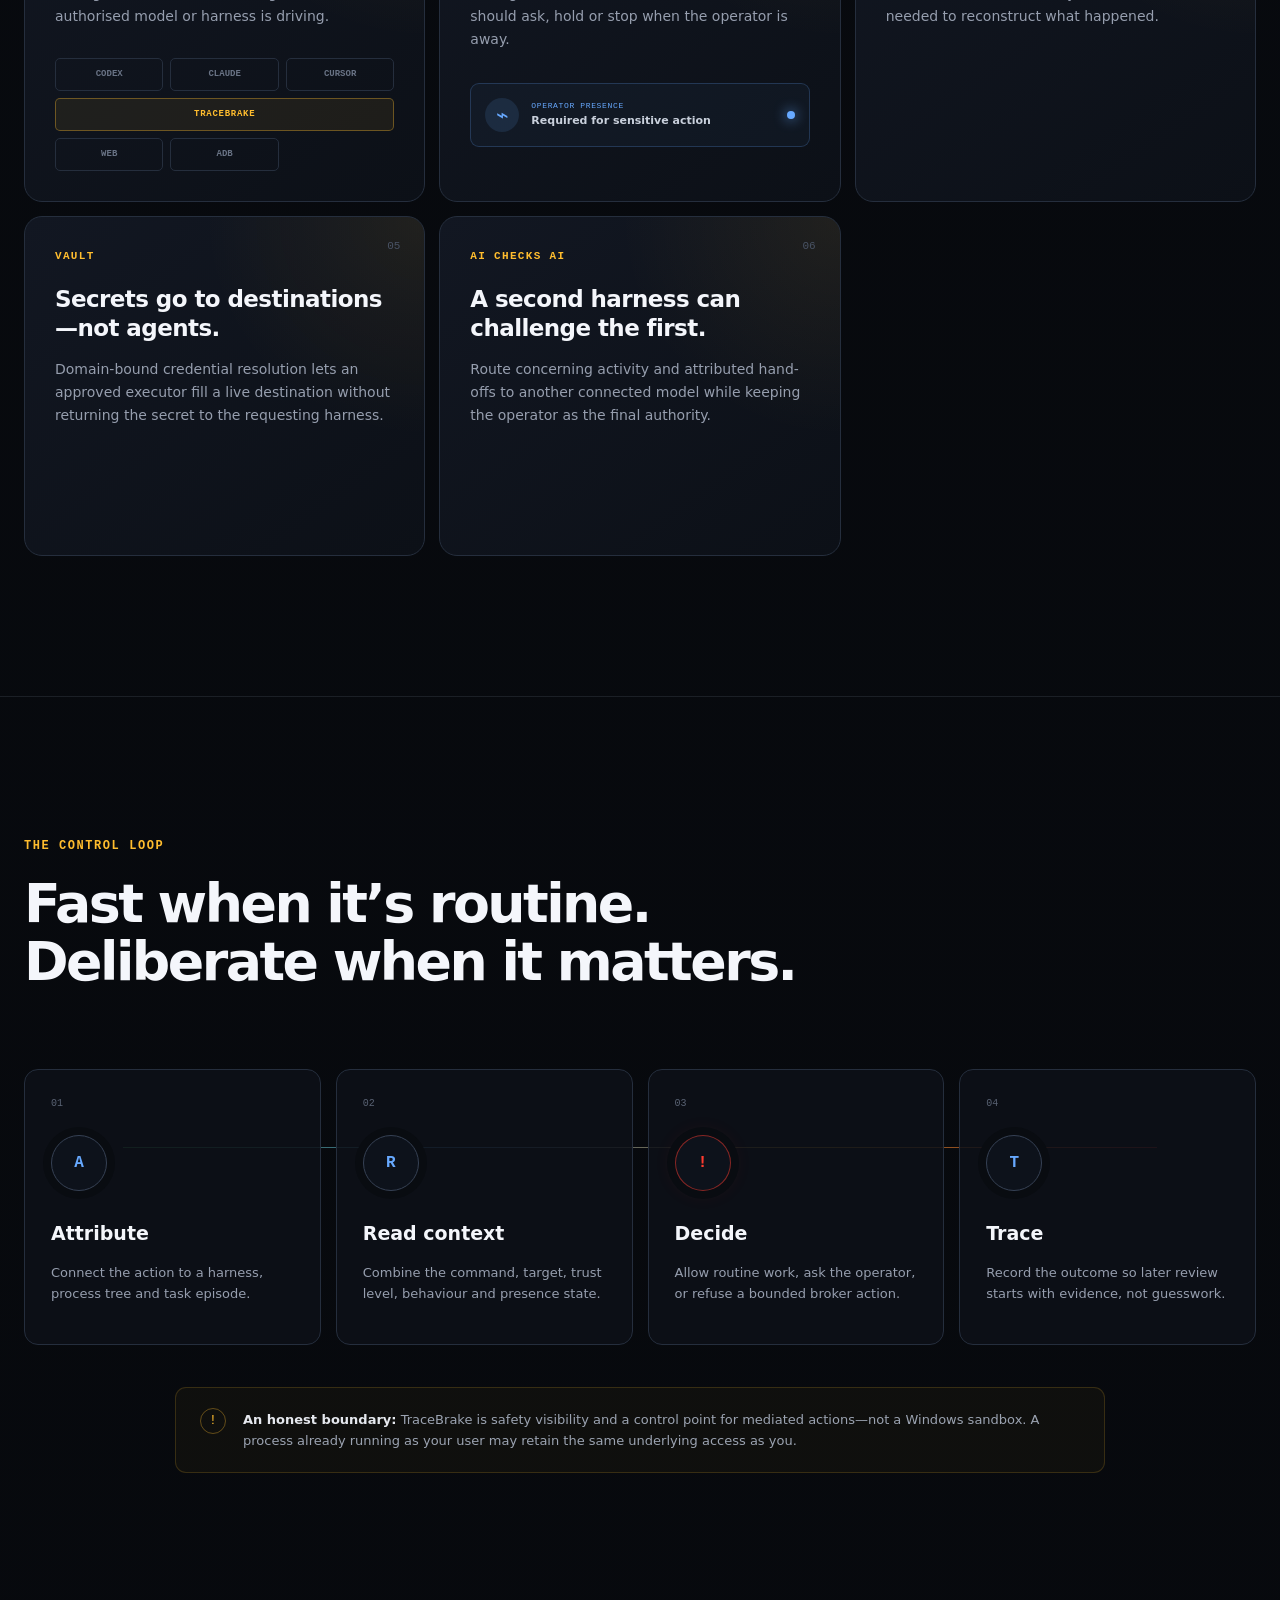
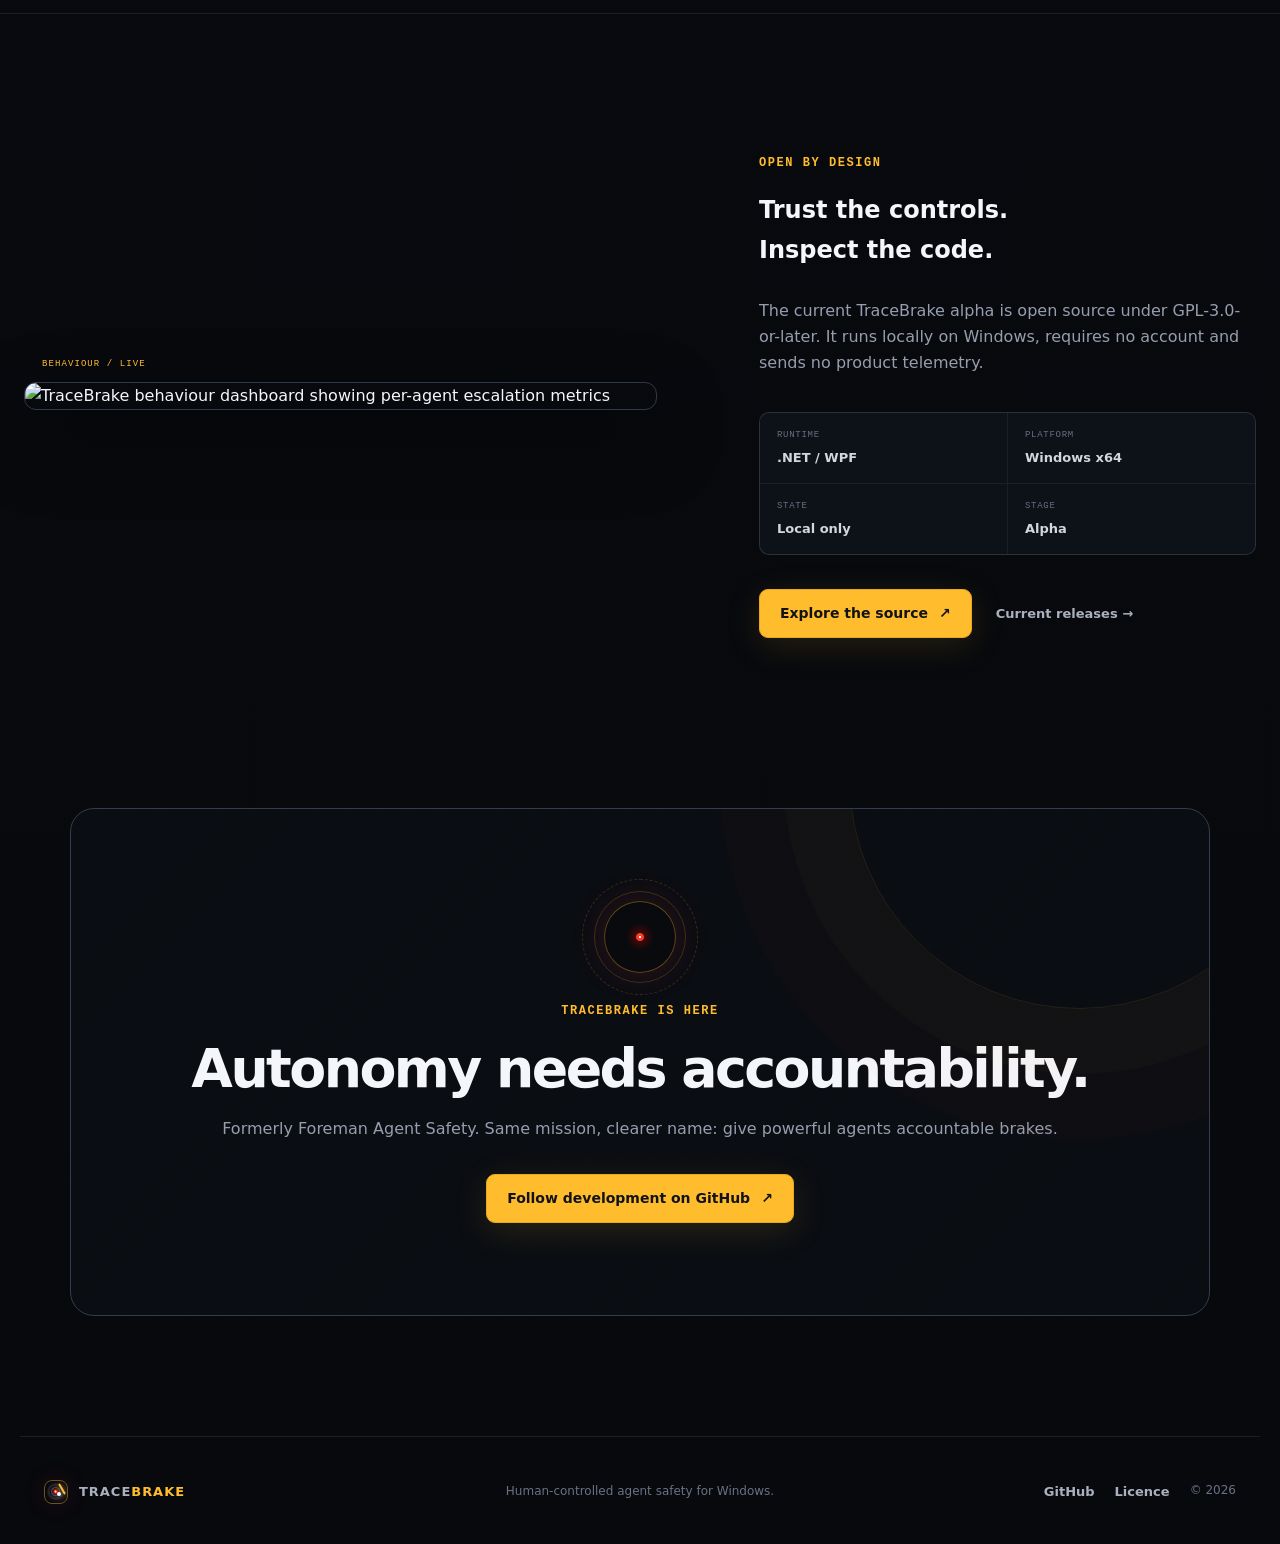
==== commit d3e1c2ac: "docs: amber for the brand, red reserved for the stop" ====
--- a/docs/index.html
+++ b/docs/index.html
@@ -124,21 +124,24 @@
           .demo-deck__head .eyebrow{margin:0}
           .demo-deck__controls{display:flex;align-items:center;gap:.5rem}
           .demo-deck__btn{appearance:none;width:2.25rem;height:2.25rem;border-radius:999px;border:1px solid rgba(236,238,242,.16);background:transparent;color:#ECEEF2;font:inherit;cursor:pointer}
-          .demo-deck__btn:hover,.demo-deck__btn:focus-visible{border-color:#F2453A;outline:none}
+          .demo-deck__btn:hover,.demo-deck__btn:focus-visible{border-color:var(--amber);outline:none}
           .demo-deck__count{font-variant-numeric:tabular-nums;color:#8A94A6;font-size:.9rem;min-width:3.5rem;text-align:center}
           .demo-deck__track{list-style:none;margin:0;padding:0;display:grid}
           .demo-deck__slide{grid-area:1/1;opacity:0;transform:translateY(6px);transition:opacity .45s ease,transform .45s ease;pointer-events:none}
           .demo-deck__slide.is-active{opacity:1;transform:none;pointer-events:auto}
           .demo-deck__slide>*{max-width:72ch}
-          .demo-deck__tag{display:inline-block;font-size:.8rem;letter-spacing:.14em;text-transform:uppercase;color:#F2453A;margin-bottom:.6rem}
+          .demo-deck__tag{display:inline-block;font-size:.8rem;letter-spacing:.14em;text-transform:uppercase;color:var(--amber);margin-bottom:.6rem}
           .demo-deck__slide h3{margin:0 0 .75rem;font-size:clamp(1.35rem,2.4vw,1.9rem);line-height:1.15;color:#ECEEF2}
           .demo-deck__scene{margin:0 0 .9rem;color:#C7CCD6;line-height:1.55}
-          .demo-deck__proof{margin:0;padding:.85rem 1rem;border-left:3px solid #F2453A;background:rgba(242,69,58,.06);color:#C7CCD6;line-height:1.5;font-size:.95rem}
+          .demo-deck__proof{margin:0;padding:.85rem 1rem;border-left:3px solid var(--amber);background:rgba(255,189,46,.07);color:#C7CCD6;line-height:1.5;font-size:.95rem}
+          /* red is reserved for the stop: only the halt scenario wears it */
+          .demo-deck__slide.is-stop .demo-deck__tag{color:#F2453A}
+          .demo-deck__slide.is-stop .demo-deck__proof{border-left-color:#F2453A;background:rgba(242,69,58,.07)}
           .demo-deck__proof strong{color:#ECEEF2}
           .demo-deck__dots{display:flex;gap:.5rem;margin-top:1.1rem}
           .demo-deck__dot{appearance:none;width:.6rem;height:.6rem;padding:0;border-radius:999px;border:0;background:rgba(236,238,242,.2);cursor:pointer;transition:background .3s,transform .3s}
-          .demo-deck__dot[aria-selected="true"]{background:#F2453A;transform:scale(1.25)}
-          .demo-deck__dot:focus-visible{outline:2px solid #F2453A;outline-offset:3px}
+          .demo-deck__dot[aria-selected="true"]{background:var(--amber);transform:scale(1.25)}
+          .demo-deck__dot:focus-visible{outline:2px solid var(--amber);outline-offset:3px}
           @media (prefers-reduced-motion:reduce){.demo-deck__slide{transition:none}}
         </style>
 
@@ -159,7 +162,7 @@
               <p class="demo-deck__scene">An agent runs in skip-permissions mode and fans out: shells spawning shells, a compiler, git, a script that outlives its turn. TraceBrake watches from outside the agent. Every child is attributed to the harness that spawned it, whether or not the agent knows TraceBrake exists.</p>
               <p class="demo-deck__proof"><strong>How:</strong> process-tree attribution by ancestry; orphans and hung children flagged; per-agent escalation through Watch, Alert, Alarm, Emergency. No flag, wrapper or plugin required.</p>
             </li>
-            <li class="demo-deck__slide" role="group" aria-roledescription="slide" aria-label="2 of 5">
+            <li class="demo-deck__slide is-stop" role="group" aria-roledescription="slide" aria-label="2 of 5">
               <span class="demo-deck__tag">02 · A floor, not a request</span>
               <h3>The stop does not travel through the pipe.</h3>
               <p class="demo-deck__scene">A desktop action stream is mid-batch. You hit STOP. Every pending action is rejected, not paused. Held keys and buttons are released so a half-finished drag cannot complete. The input sidecar is terminated, not asked. None of that rides the same channel the actions rode.</p>
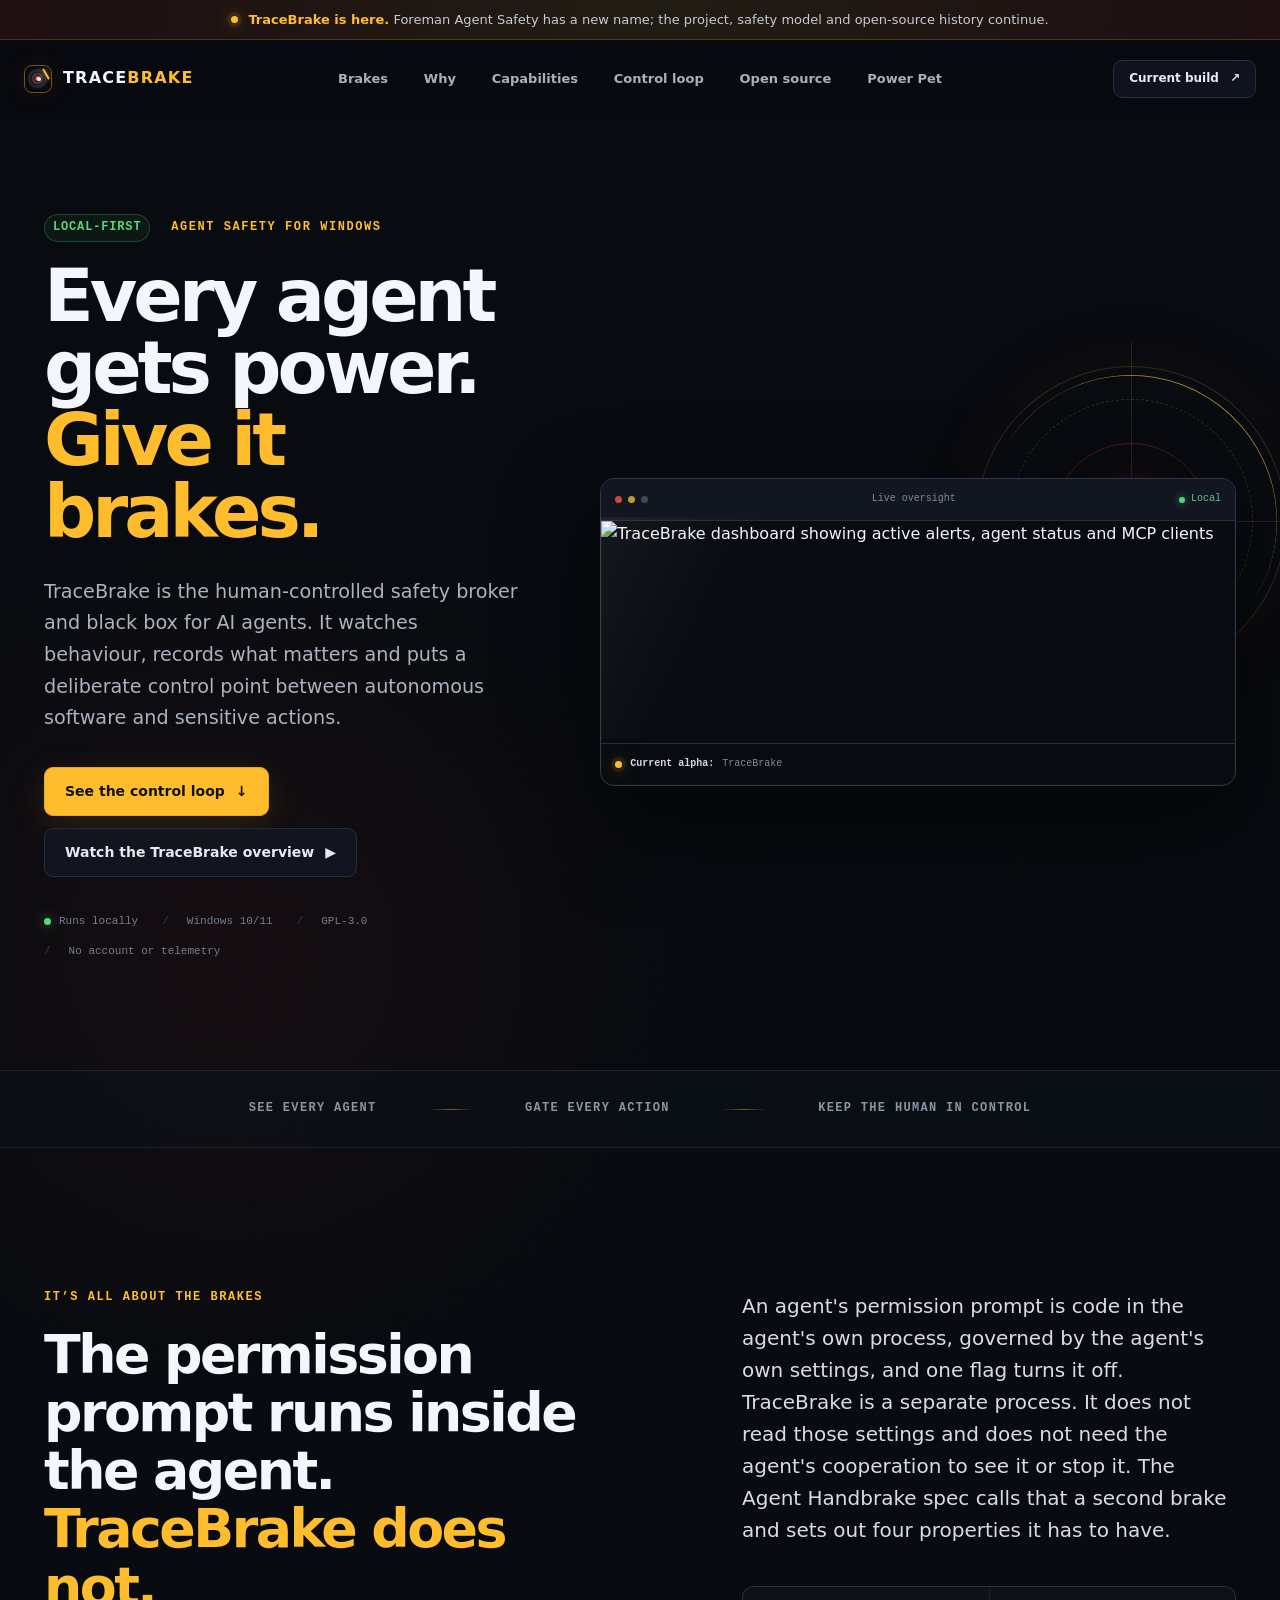
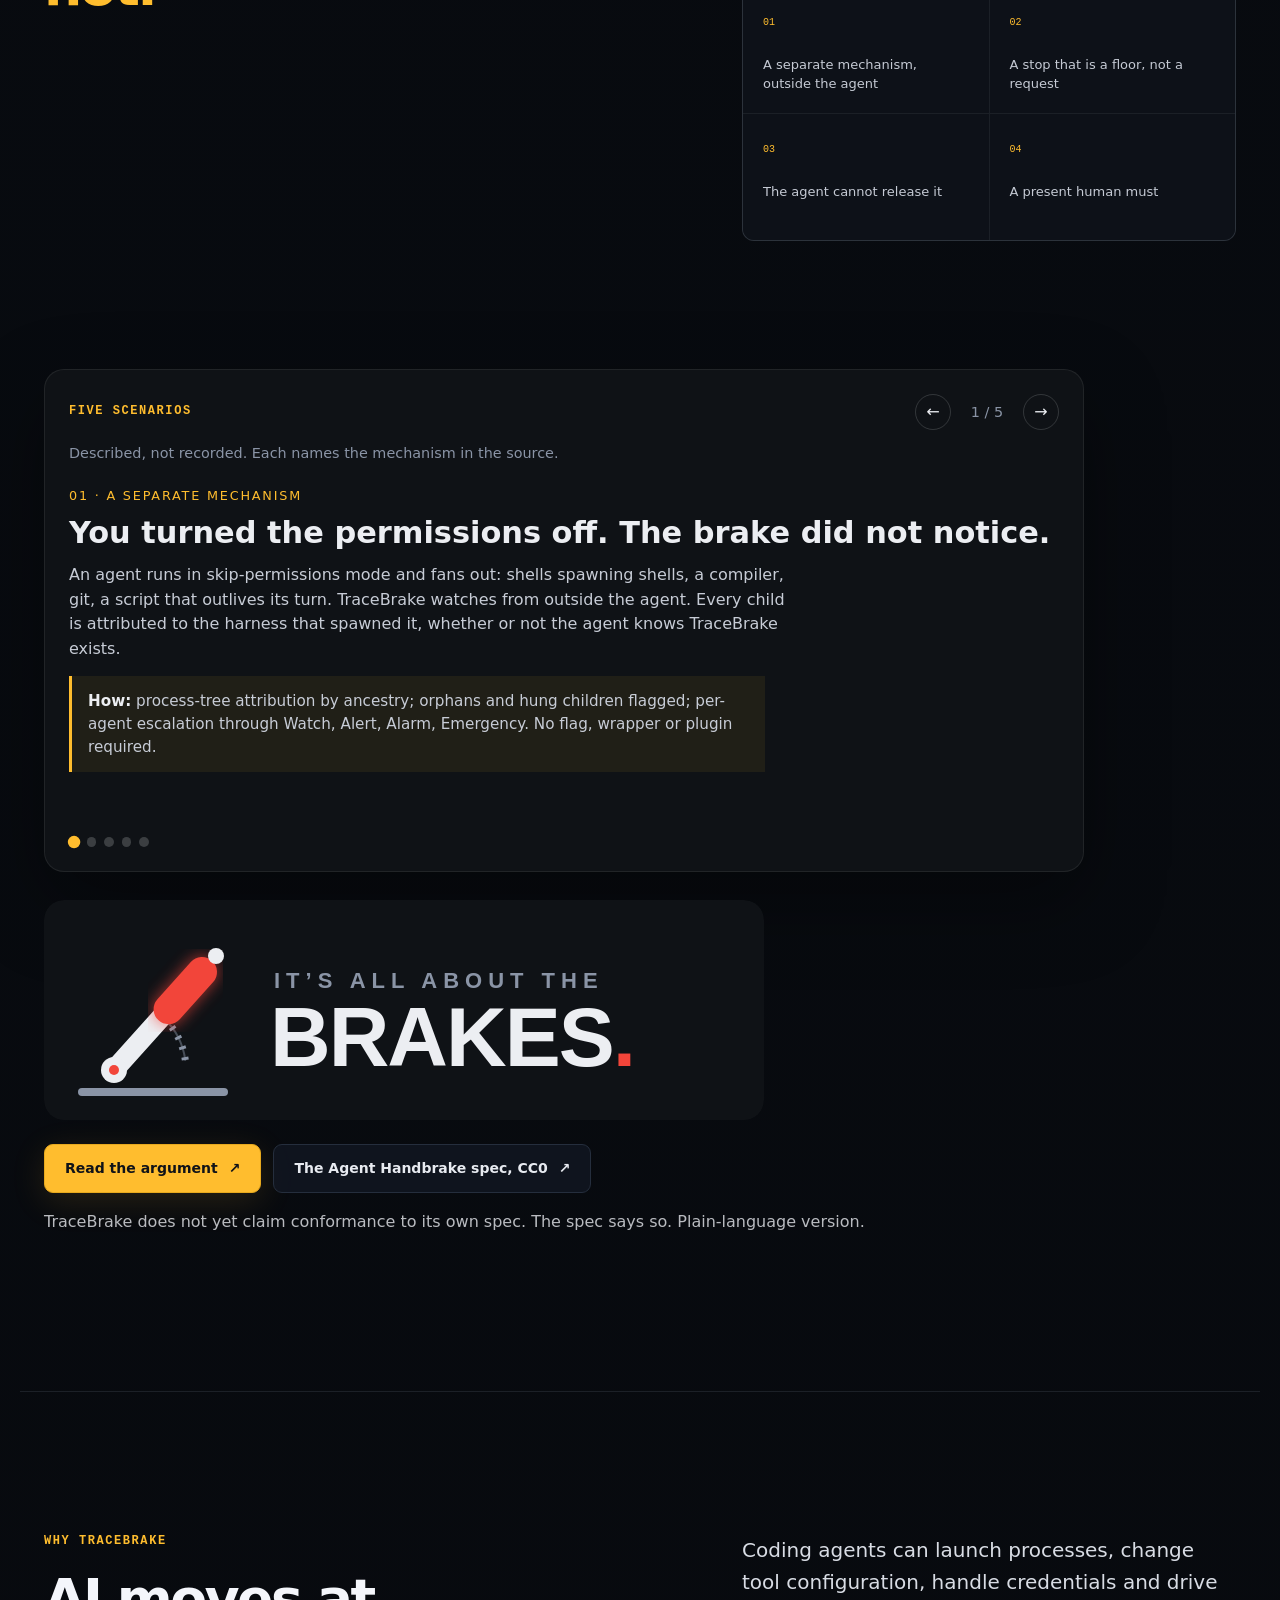
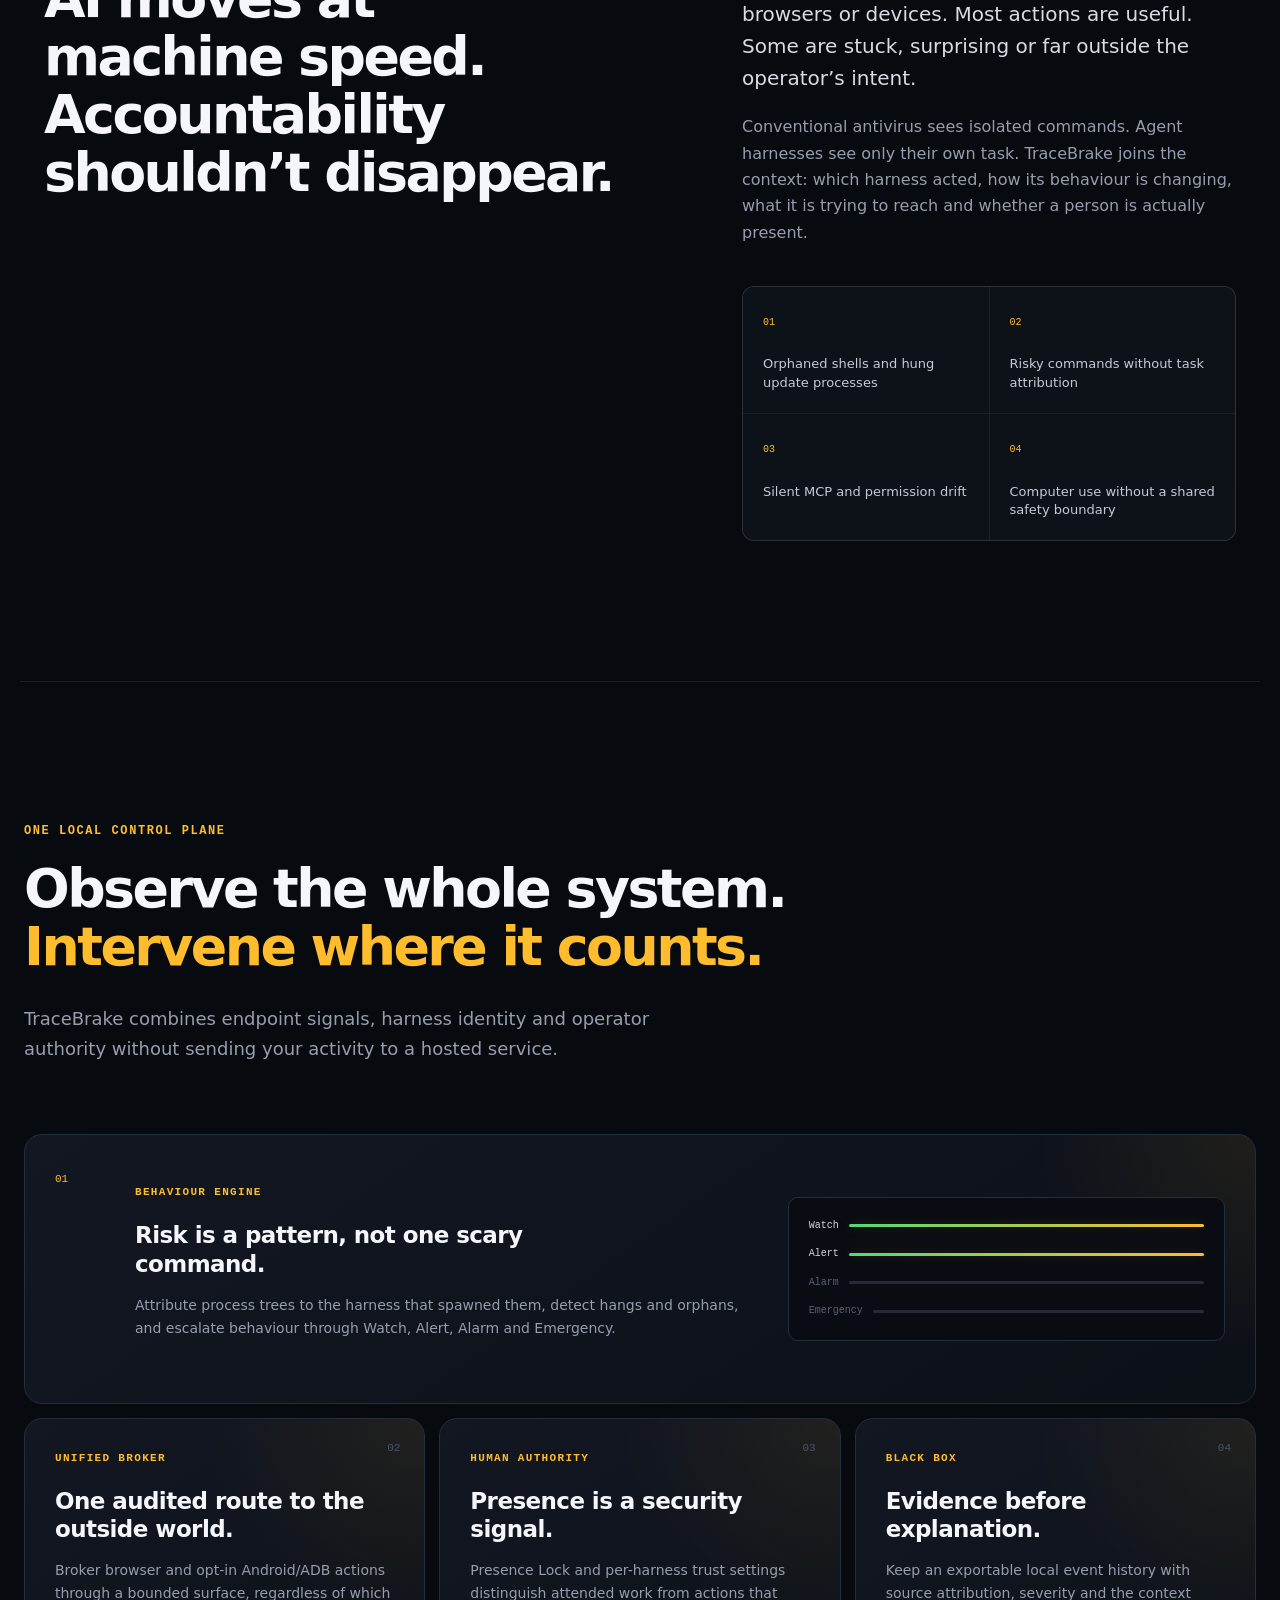
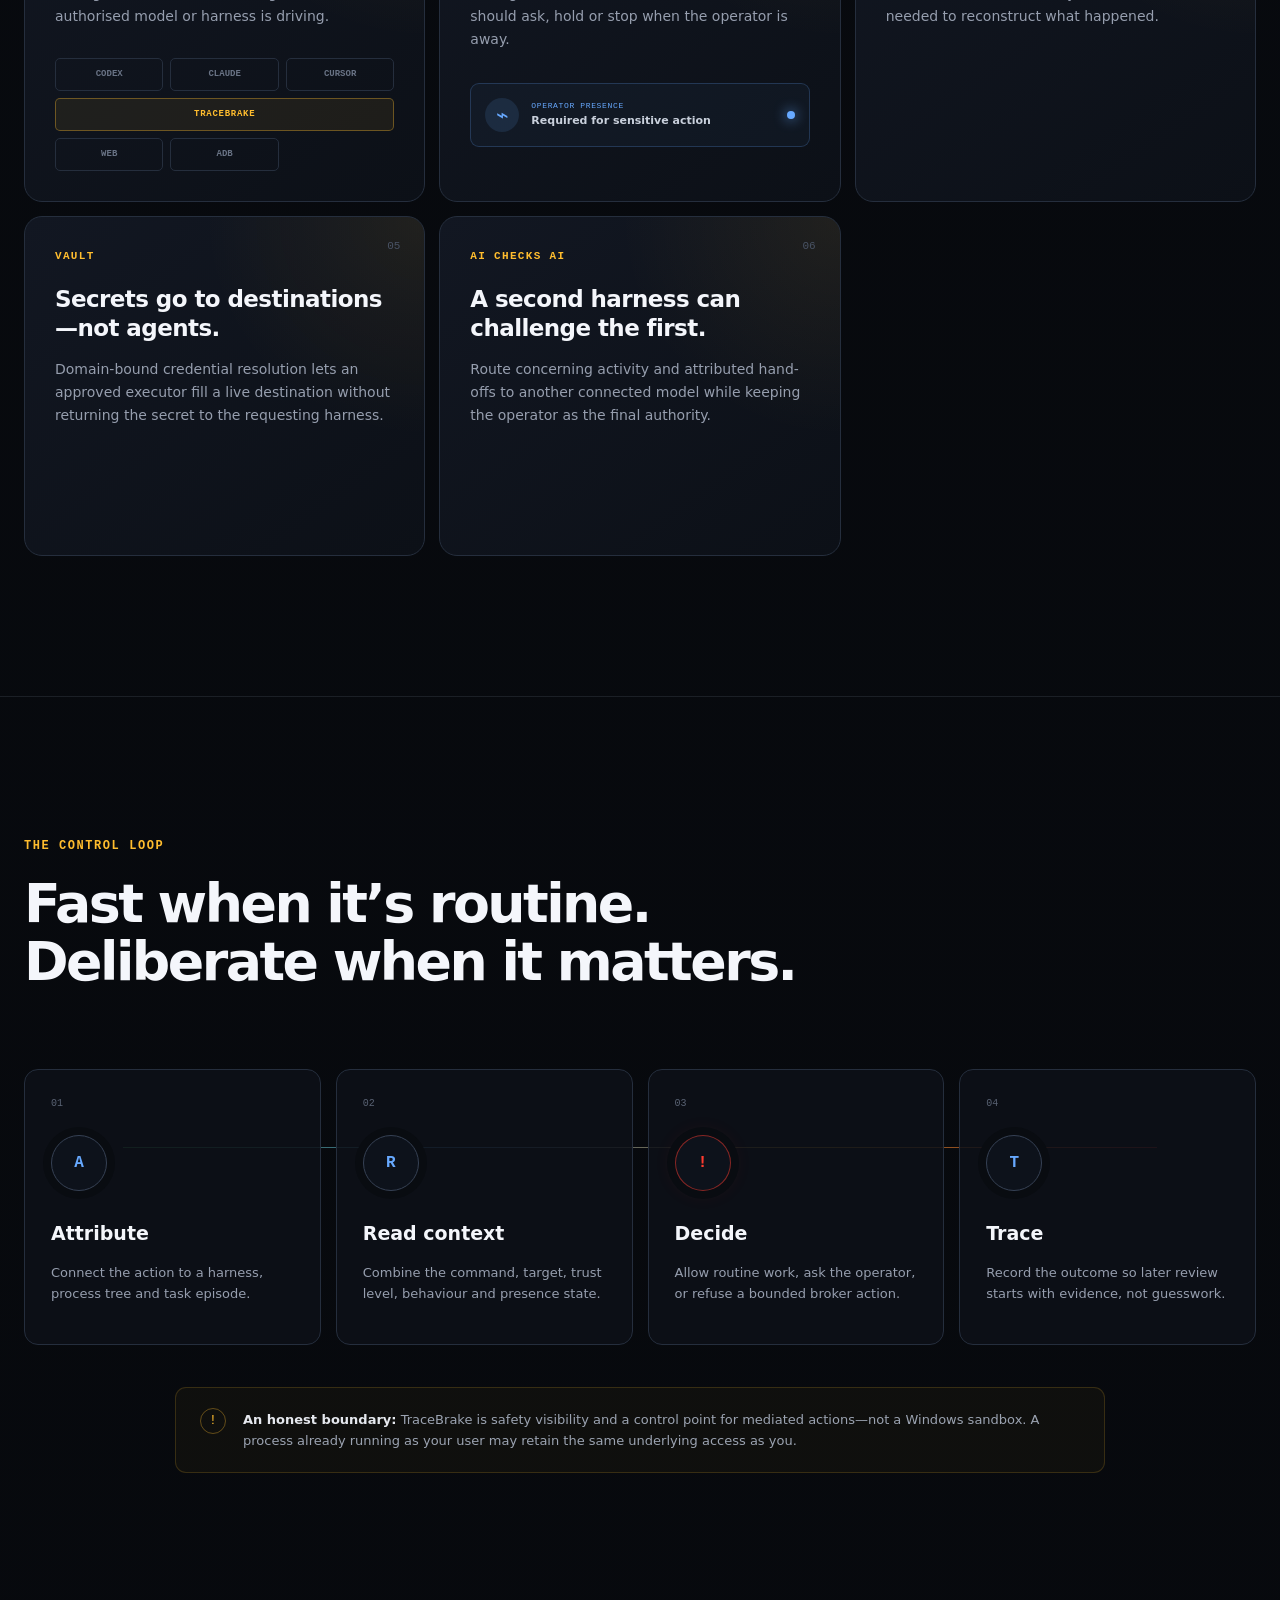
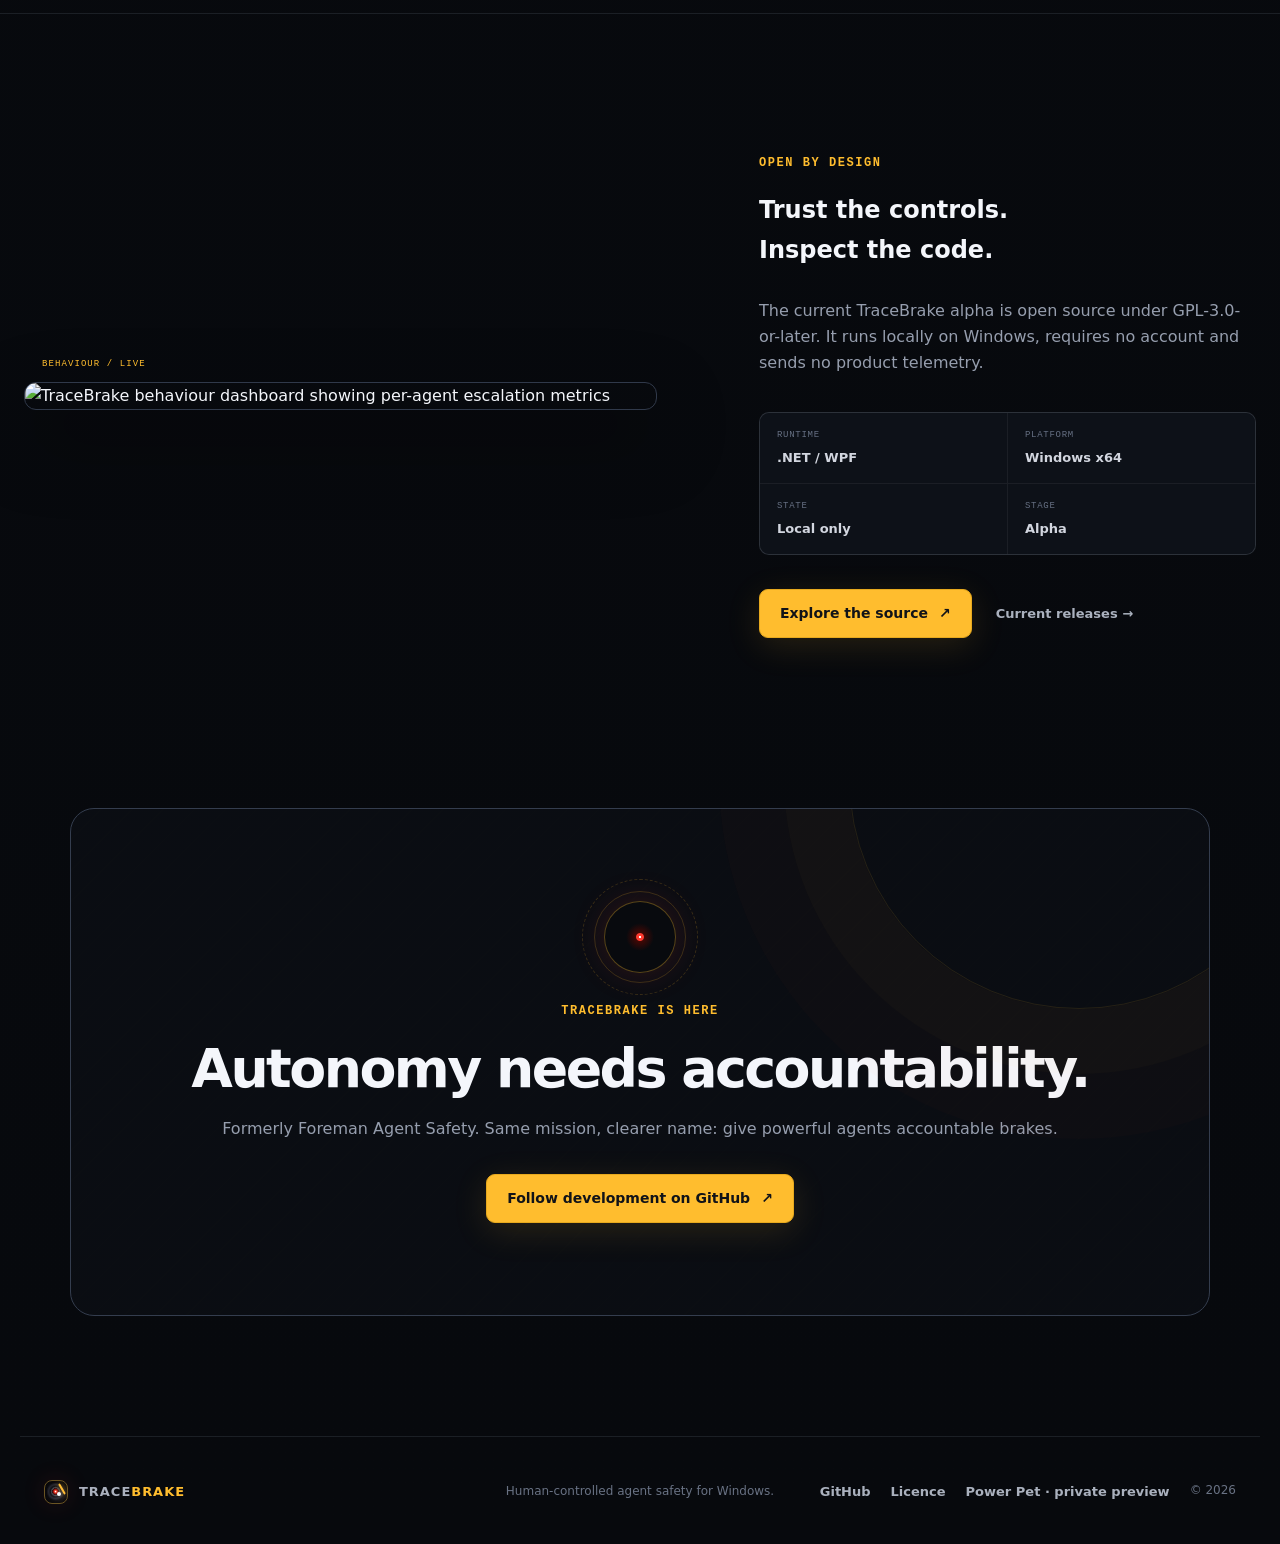
==== commit bb3dad1a: "Connect TraceBrake domain and link to Power Pet" ====
--- a/docs/index.html
+++ b/docs/index.html
@@ -9,7 +9,8 @@
   <meta property="og:description" content="An independent handbrake for AI coding agents. A separate mechanism. A stop that is a floor, not a request. The agent cannot release it. A human must.">
   <meta property="og:type" content="website">
   <meta property="og:url" content="https://tracebrake.com/">
-  <meta property="og:image" content="https://tracebrake.com/assets/its-all-about-the-brakes-social.png">
+  <!-- Absolute URL is required by link scrapers. Points at the Pages origin until tracebrake.com DNS is repointed. -->
+  <meta property="og:image" content="https://axl333.github.io/TraceBrake/assets/its-all-about-the-brakes-social.png">
   <meta property="og:image:width" content="1280">
   <meta property="og:image:height" content="640">
   <meta name="twitter:card" content="summary_large_image">
@@ -39,6 +40,7 @@
       <a href="#capabilities">Capabilities</a>
       <a href="#control-loop">Control loop</a>
       <a href="#open-source">Open source</a>
+      <a href="https://powerpet.art/">Power Pet</a>
     </nav>
 
     <a class="button button--small button--quiet" href="https://github.com/aXL333/TraceBrake">
@@ -409,6 +411,7 @@
     <div>
       <a href="https://github.com/aXL333/TraceBrake">GitHub</a>
       <a href="https://github.com/aXL333/TraceBrake/blob/main/LICENSE">Licence</a>
+      <a href="https://powerpet.art/" title="Power Pet companion concept — ChatGPT sign-in required">Power Pet · private preview</a>
       <span>© <span data-year>2026</span></span>
     </div>
   </footer>
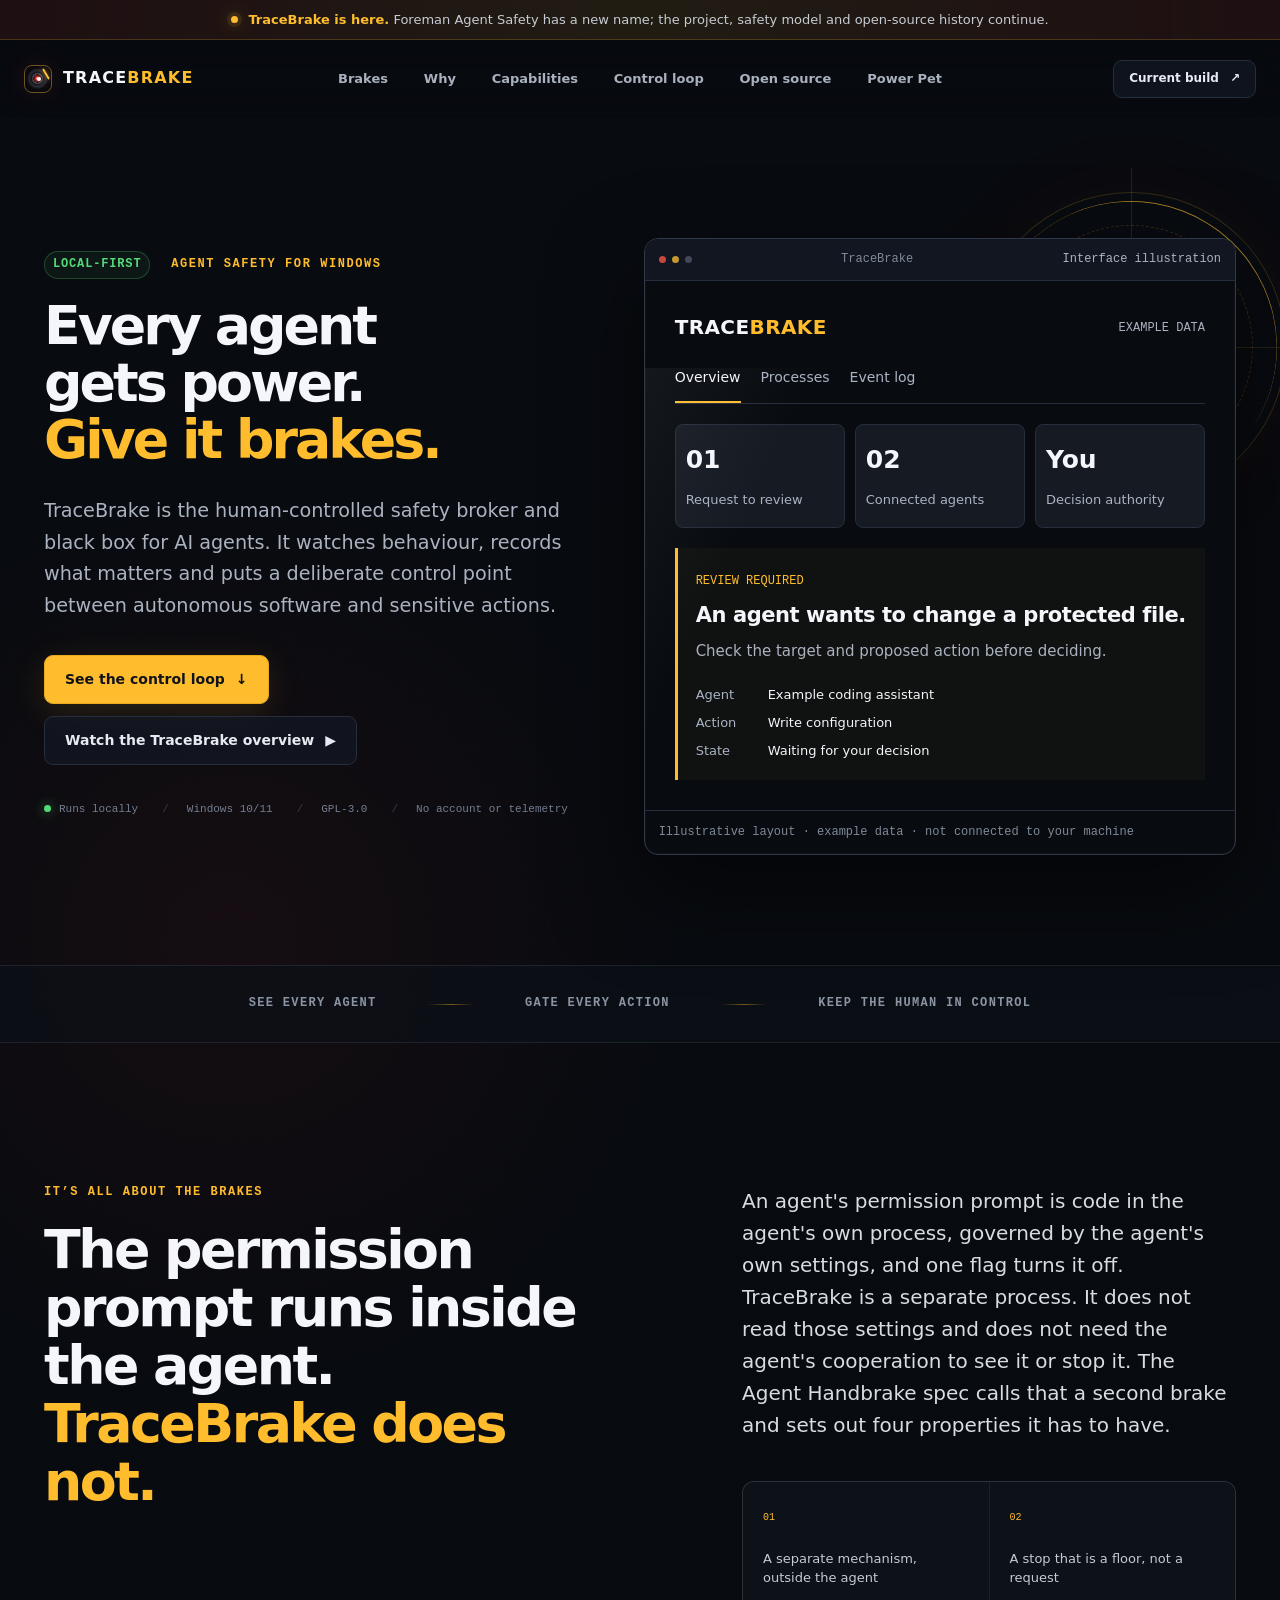
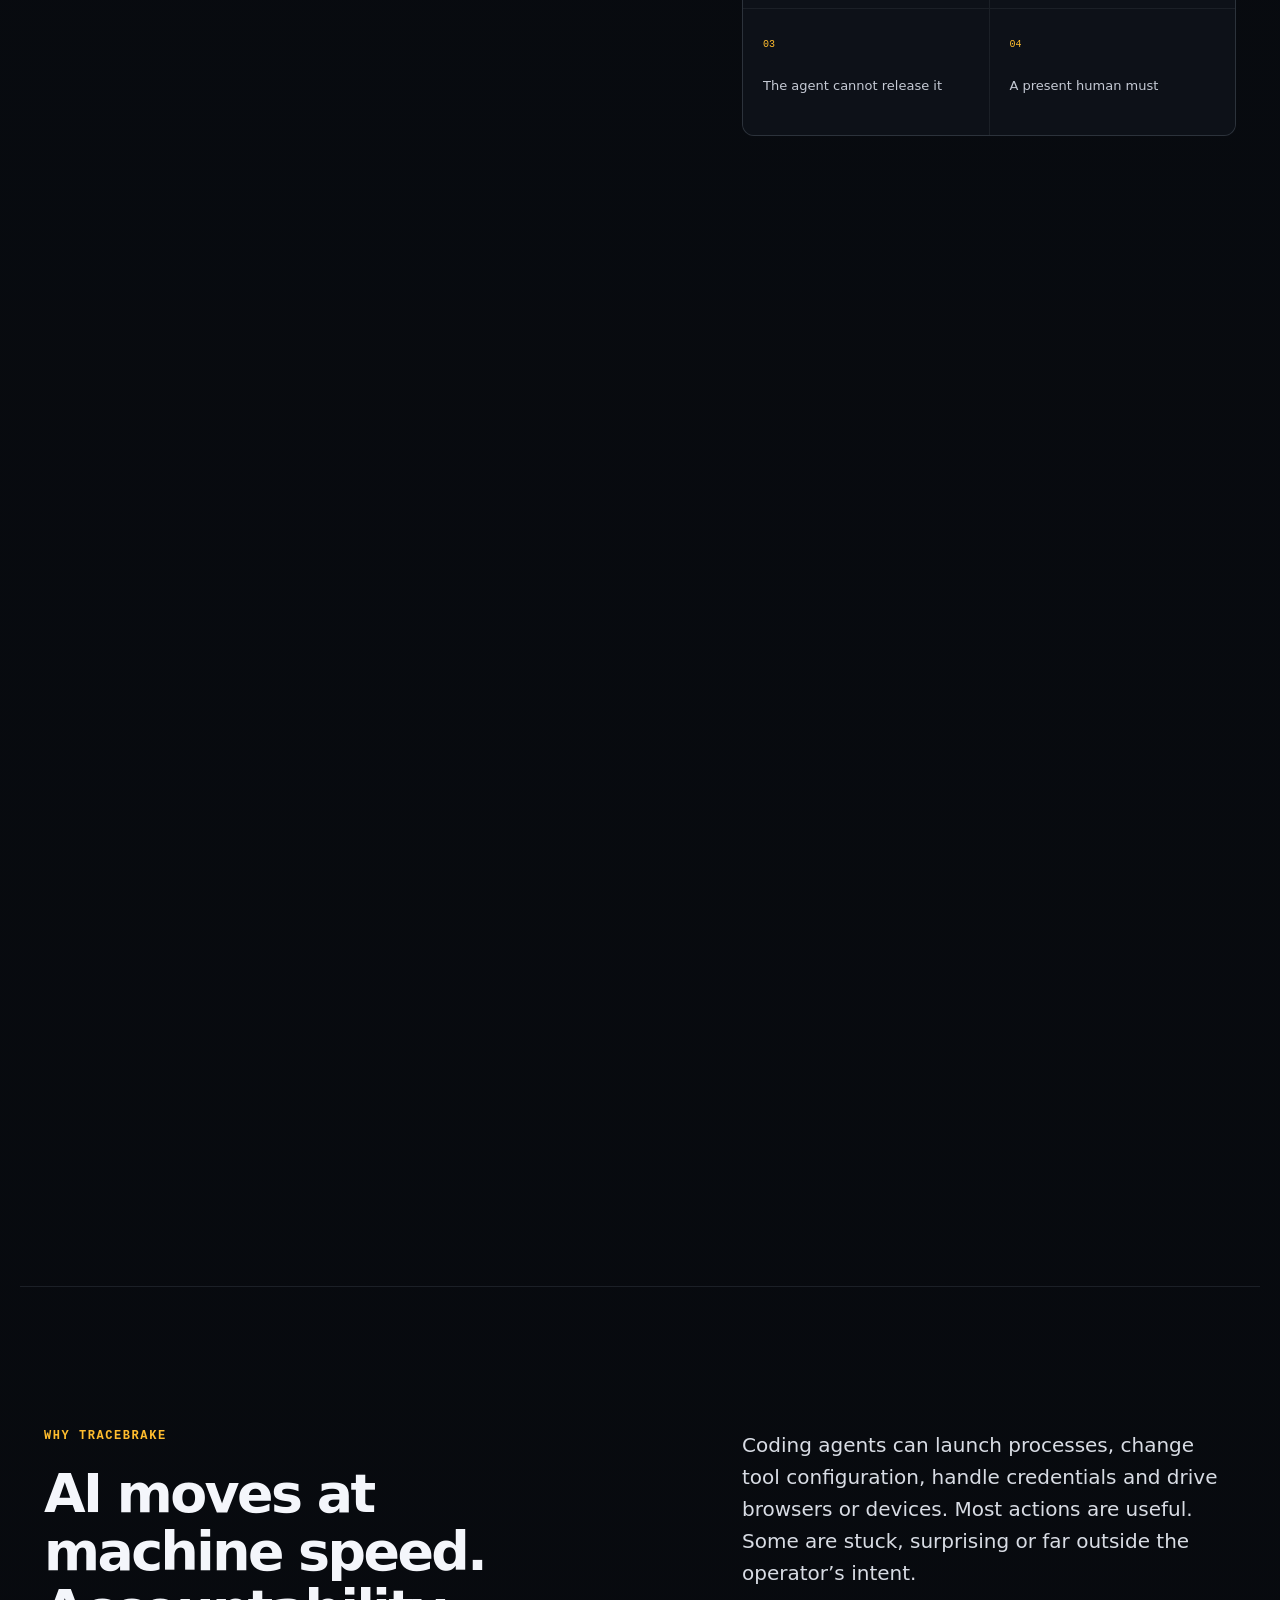
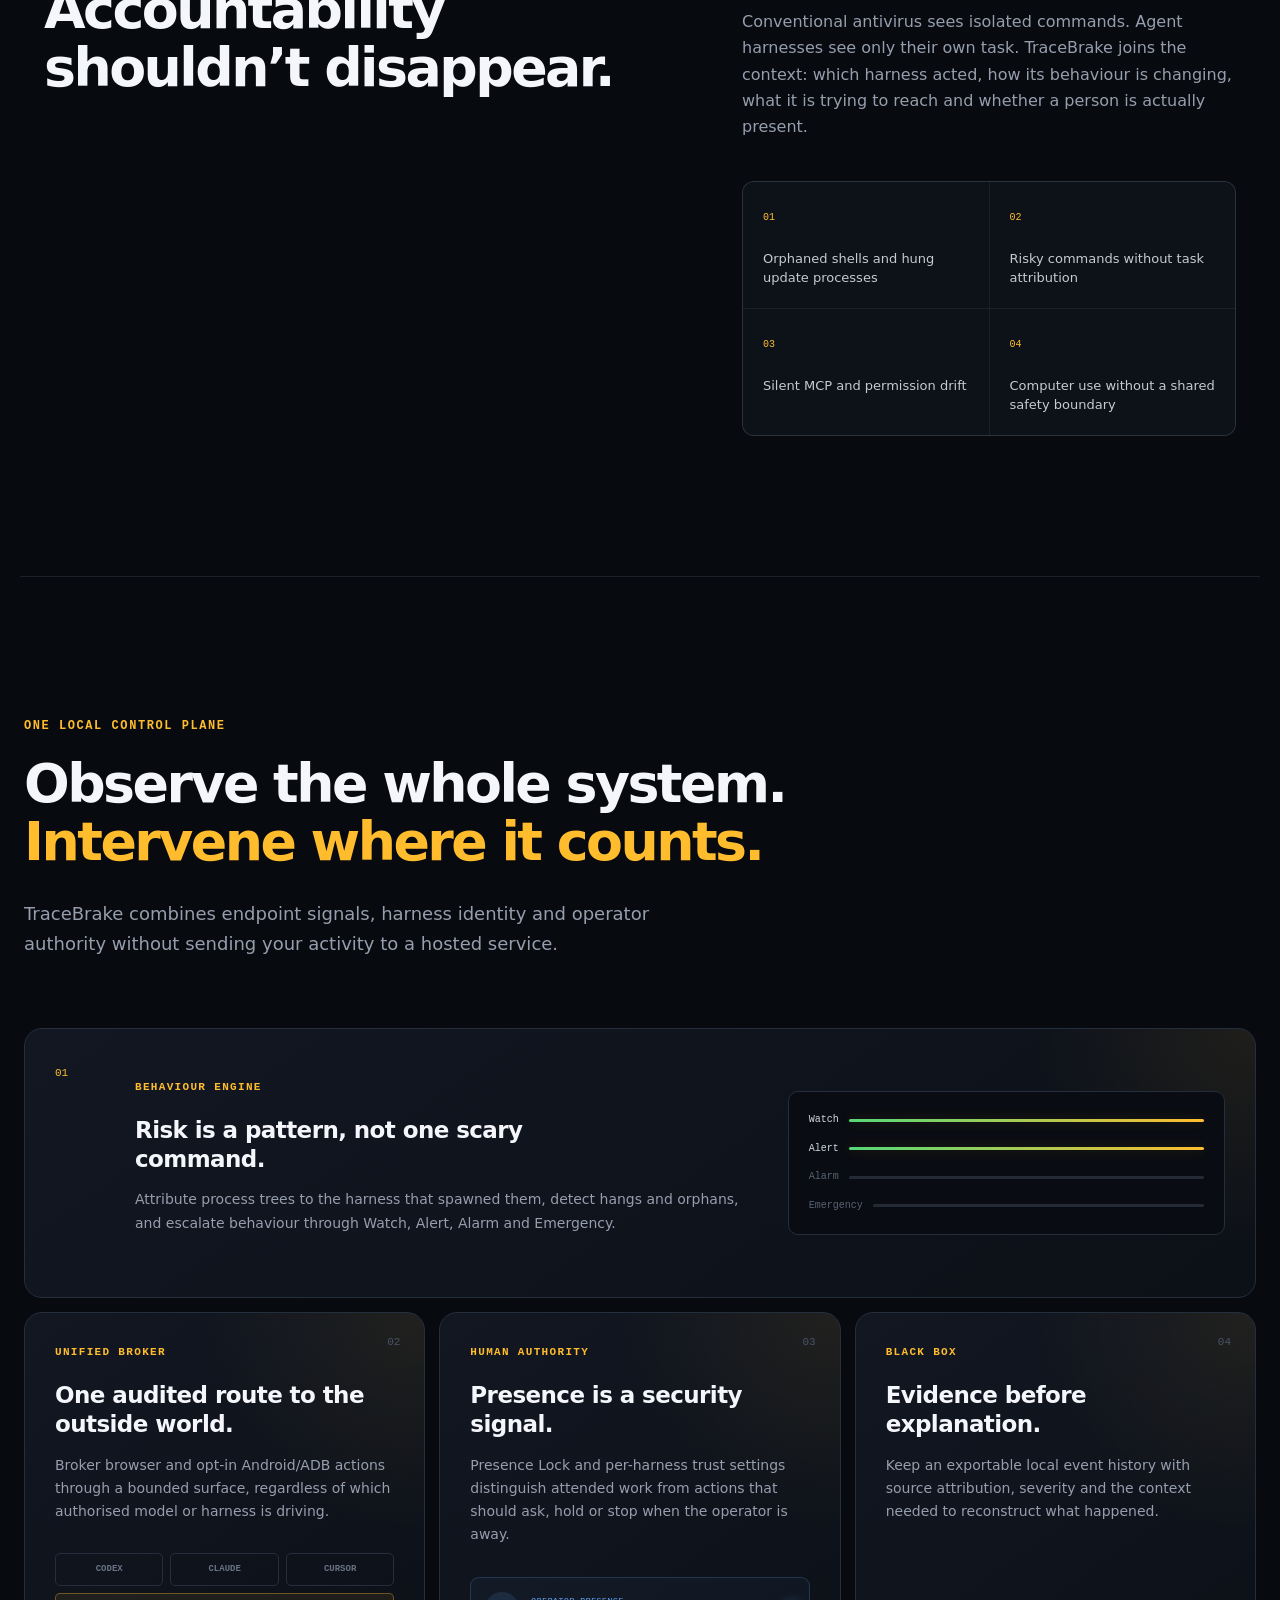
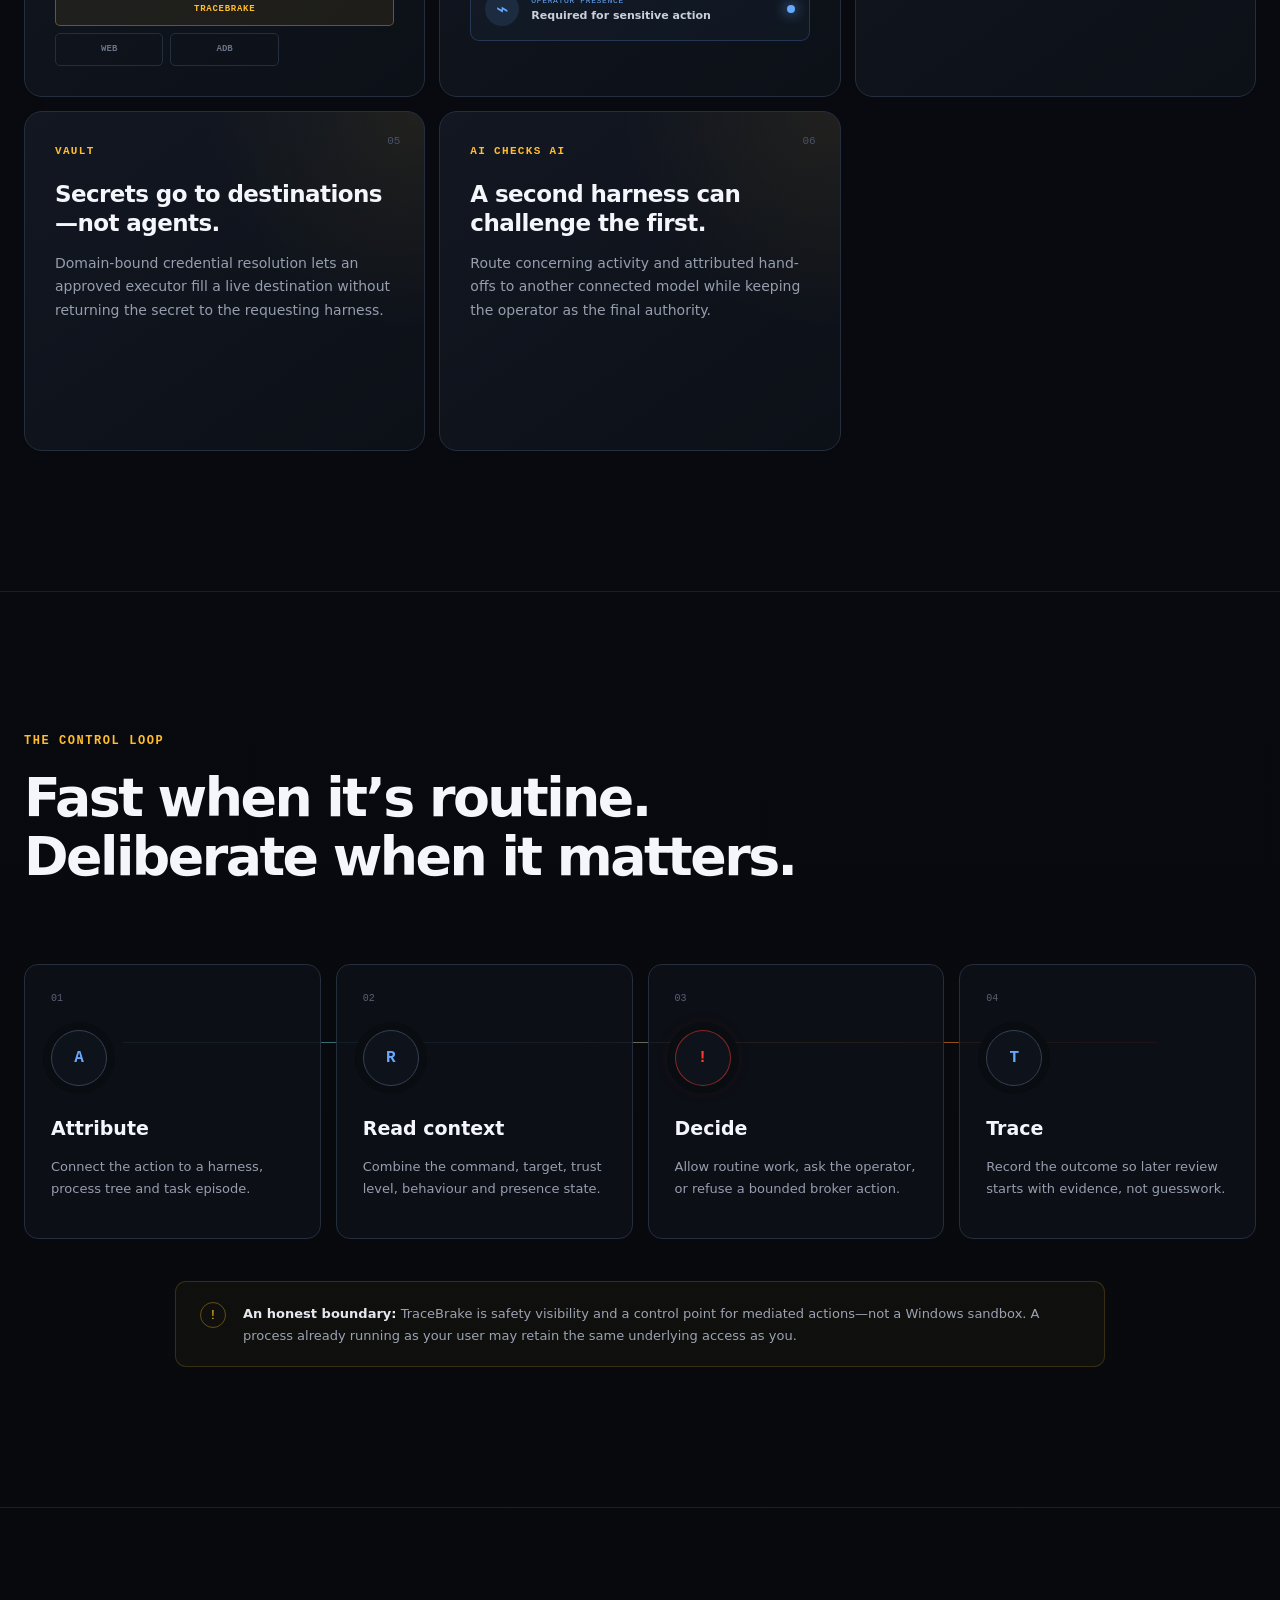
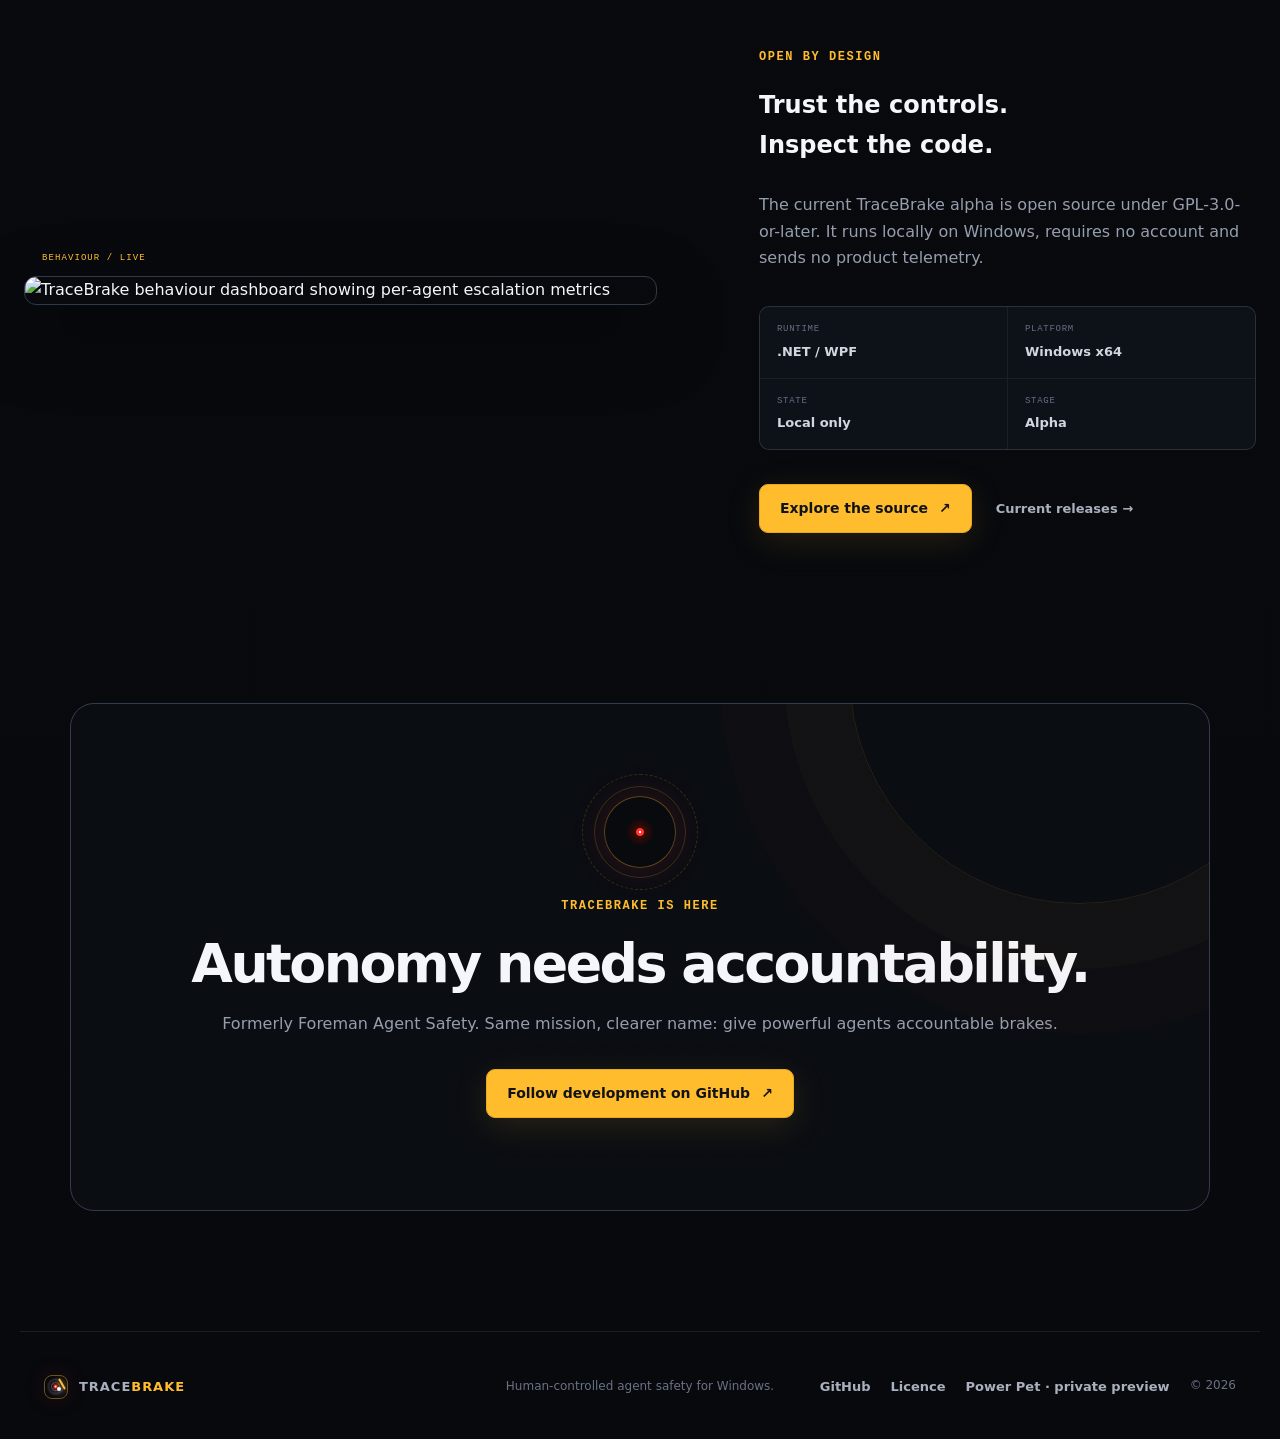
==== commit 27cdca63: "Fix hero wrapping and replace legacy capture with labeled TraceBrake illustration" ====
--- a/docs/index.html
+++ b/docs/index.html
@@ -53,7 +53,7 @@
       <div class="hero__ambient" aria-hidden="true"></div>
       <div class="hero__copy reveal">
         <p class="eyebrow"><span>Local-first</span> Agent safety for Windows</p>
-        <h1>Every agent gets power.<br><em>Give it brakes.</em></h1>
+        <h1><span>Every agent</span><span>gets power.</span><em>Give it brakes.</em></h1>
         <p class="hero__lede">
           TraceBrake is the human-controlled safety broker and black box for AI agents.
           It watches behaviour, records what matters and puts a deliberate control point
@@ -78,18 +78,20 @@
           <span class="scope__core"></span>
           <span class="scope__sweep"></span>
         </div>
-        <div class="app-frame">
+        <figure class="app-frame" aria-labelledby="interface-caption">
           <div class="app-frame__bar">
             <div class="app-frame__lights" aria-hidden="true"><i></i><i></i><i></i></div>
-            <span>Live oversight</span>
-            <span class="app-frame__secure"><i aria-hidden="true"></i> Local</span>
-          </div>
-          <img src="assets/tab-overview.png" alt="TraceBrake dashboard showing active alerts, agent status and MCP clients">
-          <div class="app-frame__caption">
-            <span class="status-dot status-dot--amber" aria-hidden="true"></span>
-            <strong>Current alpha:</strong> TraceBrake
-          </div>
-        </div>
+            <span>TraceBrake</span>
+            <span class="app-frame__preview-label">Interface illustration</span>
+          </div>
+          <div class="interface-preview">
+            <div class="interface-preview__heading"><strong>TRACE<span>BRAKE</span></strong><span>EXAMPLE DATA</span></div>
+            <div class="interface-preview__tabs" aria-hidden="true"><span>Overview</span><span>Processes</span><span>Event log</span></div>
+            <div class="interface-preview__metrics"><div><strong>01</strong><span>Request to review</span></div><div><strong>02</strong><span>Connected agents</span></div><div><strong>You</strong><span>Decision authority</span></div></div>
+            <div class="interface-preview__request"><span class="interface-preview__eyebrow">REVIEW REQUIRED</span><h2>An agent wants to change a protected file.</h2><p>Check the target and proposed action before deciding.</p><dl><div><dt>Agent</dt><dd>Example coding assistant</dd></div><div><dt>Action</dt><dd>Write configuration</dd></div><div><dt>State</dt><dd>Waiting for your decision</dd></div></dl></div>
+          </div>
+          <figcaption id="interface-caption" class="app-frame__caption">Illustrative layout · example data · not connected to your machine</figcaption>
+        </figure>
       </div>
     </section>
 
--- a/docs/tracebrake.css
+++ b/docs/tracebrake.css
@@ -241,11 +241,11 @@
 .hero {
   position: relative;
   display: grid;
-  grid-template-columns: minmax(0, 0.86fr) minmax(520px, 1.14fr);
+  grid-template-columns: minmax(0, 1fr) minmax(0, 1.08fr);
   max-width: var(--max);
   min-height: 760px;
   align-items: center;
-  gap: clamp(45px, 6vw, 95px);
+  gap: clamp(32px, 4vw, 64px);
   margin: 0 auto;
   padding: 96px 24px 110px;
 }
@@ -325,6 +325,9 @@
 }
 
 h1 em, h2 em { color: var(--amber); font-style: normal; }
+.hero h1 { font-size: clamp(36px, 4.2vw, 66px); line-height: 1.06; }
+.hero h1 > span, .hero h1 > em { display: block; }
+.hero h1 > em { white-space: nowrap; }
 
 .hero__lede {
   max-width: 620px;
@@ -351,7 +354,7 @@
 .hero__facts li { display: flex; align-items: center; gap: 8px; }
 .hero__facts li:not(:first-child)::before { content: "/"; margin-right: 10px; color: #343c49; }
 
-.hero__product { position: relative; padding-top: 90px; }
+.hero__product { position: relative; min-width: 0; padding-top: 24px; }
 
 .scope {
   position: absolute;
@@ -387,6 +390,8 @@
 @keyframes rotate { to { transform: rotate(360deg); } }
 
 .app-frame {
+  position: relative;
+  margin: 0;
   overflow: hidden;
   border: 1px solid #30394a;
   border-radius: 14px;
@@ -414,15 +419,35 @@
 }
 
 .app-frame__bar { justify-content: space-between; border-bottom: 1px solid var(--line); background: #111620; }
-.app-frame__caption { gap: 8px; border-top: 1px solid var(--line); }
+.app-frame__caption { gap: 8px; border-top: 1px solid var(--line); height: auto; min-height: 42px; padding-block: 12px; font-size: 12px; line-height: 1.6; }
 .app-frame__caption strong { color: #d6dae2; }
 .app-frame__lights { display: flex; gap: 6px; }
 .app-frame__lights i { width: 7px; height: 7px; border-radius: 50%; background: #414958; }
 .app-frame__lights i:first-child { background: #c8483e; }
 .app-frame__lights i:nth-child(2) { background: #c49831; }
-.app-frame__secure { display: flex; align-items: center; gap: 6px; color: #66c680; }
-.app-frame__secure i { width: 6px; height: 6px; border-radius: 50%; background: var(--green); box-shadow: 0 0 9px rgba(85,217,120,0.7); }
-.app-frame img { width: 100%; min-height: 222px; object-fit: cover; object-position: left top; }
+.app-frame__preview-label { color: #aab3c3; }
+.app-frame__bar { gap: 12px; height: auto; min-height: 42px; padding-block: 10px; flex-wrap: wrap; font-size: 12px; }
+.app-frame img { display: block; width: 100%; height: auto; object-fit: contain; }
+.interface-preview { padding: clamp(16px, 2.4vw, 30px); }
+.interface-preview__heading { display: flex; align-items: center; justify-content: space-between; gap: 12px; flex-wrap: wrap; margin-bottom: 22px; }
+.interface-preview__heading strong { font-size: 20px; letter-spacing: .02em; }
+.interface-preview__heading strong span { color: var(--amber); }
+.interface-preview__heading > span, .interface-preview__eyebrow { font: 12px/1.5 var(--mono); color: #abb2c0; }
+.interface-preview__tabs { display: flex; flex-wrap: wrap; gap: 20px; border-bottom: 1px solid var(--line); color: #aab3c3; font-size: 14px; }
+.interface-preview__tabs span { padding-bottom: 12px; }
+.interface-preview__tabs span:first-child { border-bottom: 2px solid var(--amber); color: #f3f5fa; }
+.interface-preview__metrics { display: grid; grid-template-columns: repeat(3,minmax(0,1fr)); gap: 10px; margin: 20px 0; }
+.interface-preview__metrics > div { padding: 14px 10px; border: 1px solid var(--line); border-radius: 8px; background: #151a23; }
+.interface-preview__metrics strong { display: block; font-size: 25px; margin-bottom: 6px; }
+.interface-preview__metrics span { font-size: 13px; line-height: 1.5; color: #aab3c3; }
+.interface-preview__request { border-left: 3px solid var(--amber); background: #ffbd2e08; padding: 18px; }
+.interface-preview__eyebrow { color: var(--amber); }
+.interface-preview__request h2 { font-size: 21px; line-height: 1.3; letter-spacing: -.02em; margin: 10px 0; }
+.interface-preview__request p { color: #abb2c0; font-size: 15px; line-height: 1.6; }
+.interface-preview__request dl { margin: 0; font-size: 13px; line-height: 1.6; }
+.interface-preview__request dl > div { display: grid; grid-template-columns: 60px 1fr; gap: 12px; padding-top: 7px; }
+.interface-preview__request dt { color: #aab3c3; }
+.interface-preview__request dd { margin: 0; overflow-wrap: anywhere; }
 
 .signal-strip {
   display: flex;
@@ -673,7 +698,7 @@
   .site-nav { display: none; }
   .hero { grid-template-columns: 1fr; min-height: auto; padding-top: 80px; }
   .hero__copy { max-width: 780px; }
-  .hero__product { max-width: 760px; margin: 0 auto; }
+  .hero__product { width: 100%; max-width: 760px; margin: 0 auto; }
   .problem { grid-template-columns: 1fr; }
   .problem__body { max-width: 760px; }
   .capability-grid { grid-template-columns: 1fr 1fr; }
@@ -688,14 +713,14 @@
   .site-header > .button { display: none; }
   .brand__name { font-size: 14px; }
   .hero { padding: 66px 18px 80px; }
-  h1 { font-size: clamp(46px, 14vw, 68px); }
+  .hero h1 { font-size: clamp(30px, 8.4vw, 60px); }
   .hero__facts { gap: 10px 18px; }
   .hero__facts li:not(:first-child)::before { display: none; }
   .hero__product { padding-top: 60px; }
   .scope { width: 220px; height: 220px; right: -20px; }
   .scope__ring--two { inset: 54px; }
   .scope__core { inset: 98px; }
-  .app-frame img { min-height: 170px; }
+  .app-frame img { min-height: 0; }
   .signal-strip { flex-direction: column; gap: 7px; }
   .signal-strip i { display: none; }
   .section { padding: 95px 18px; }
